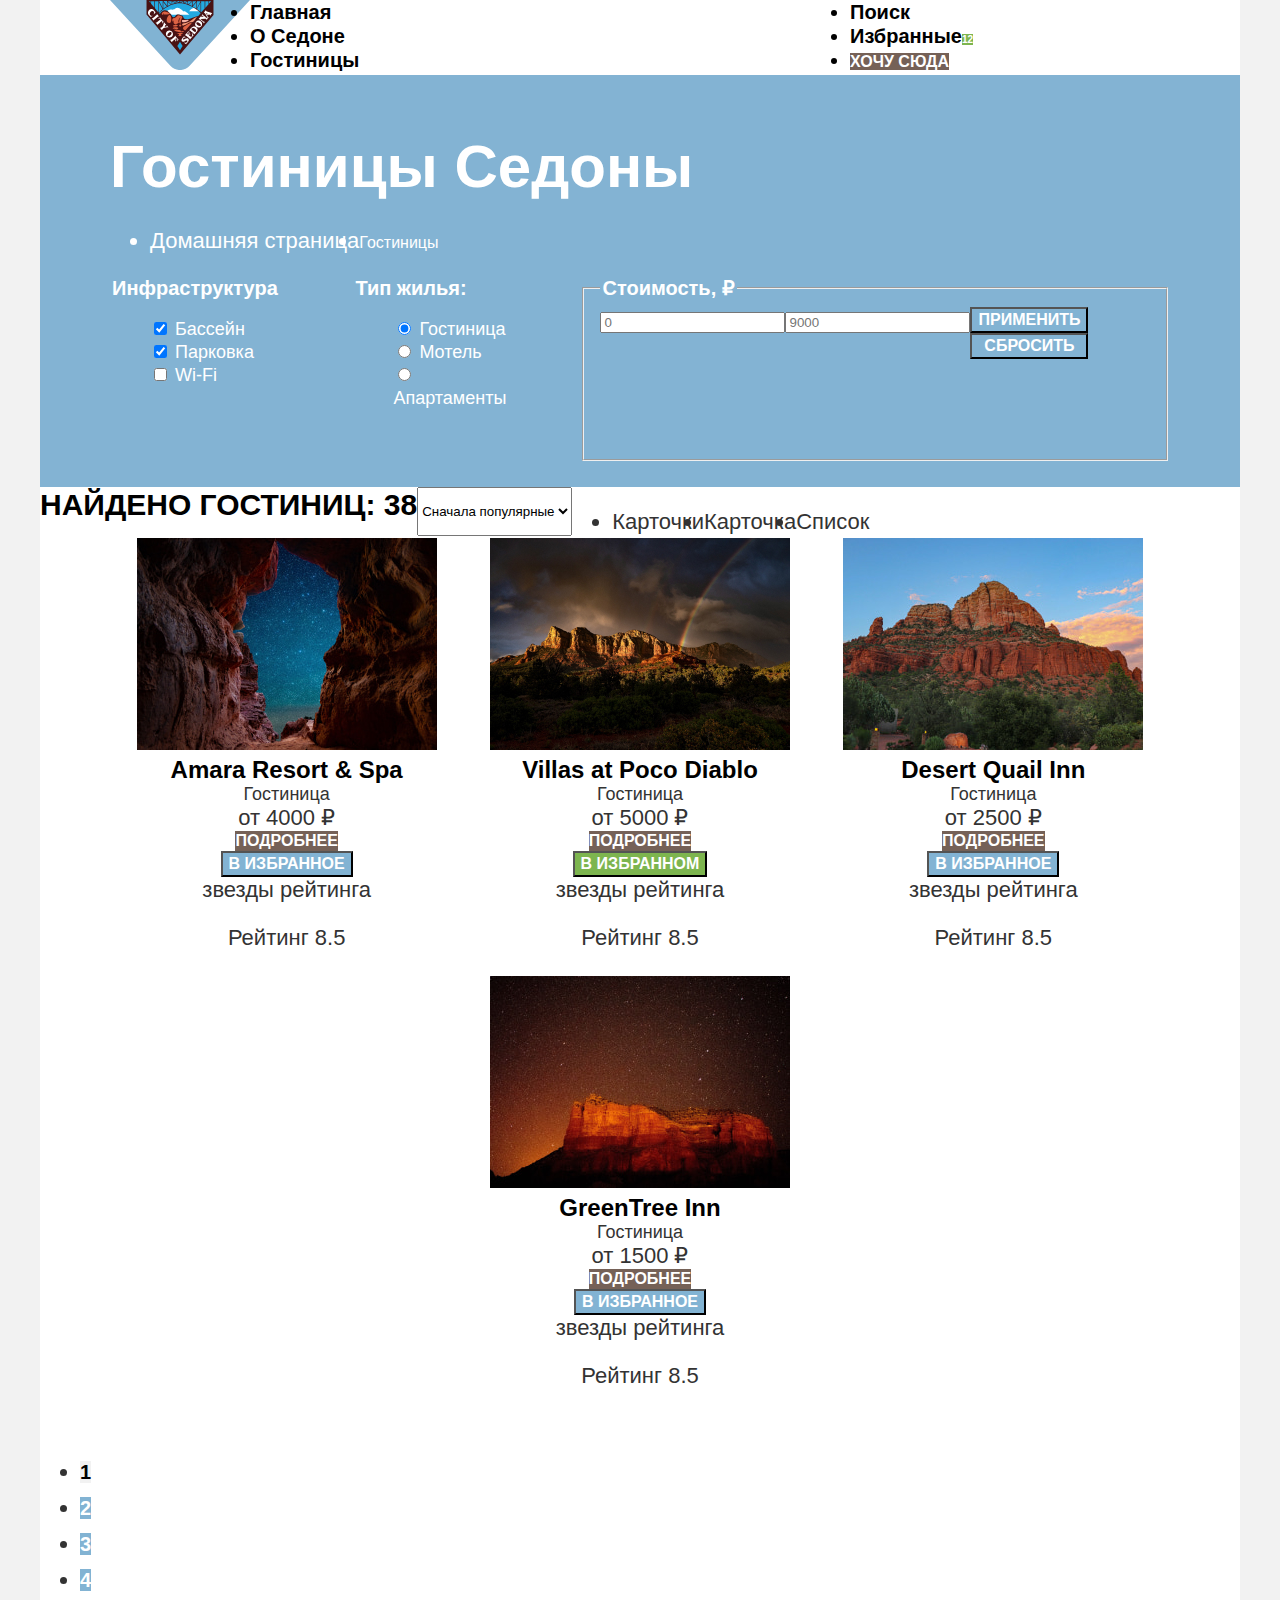
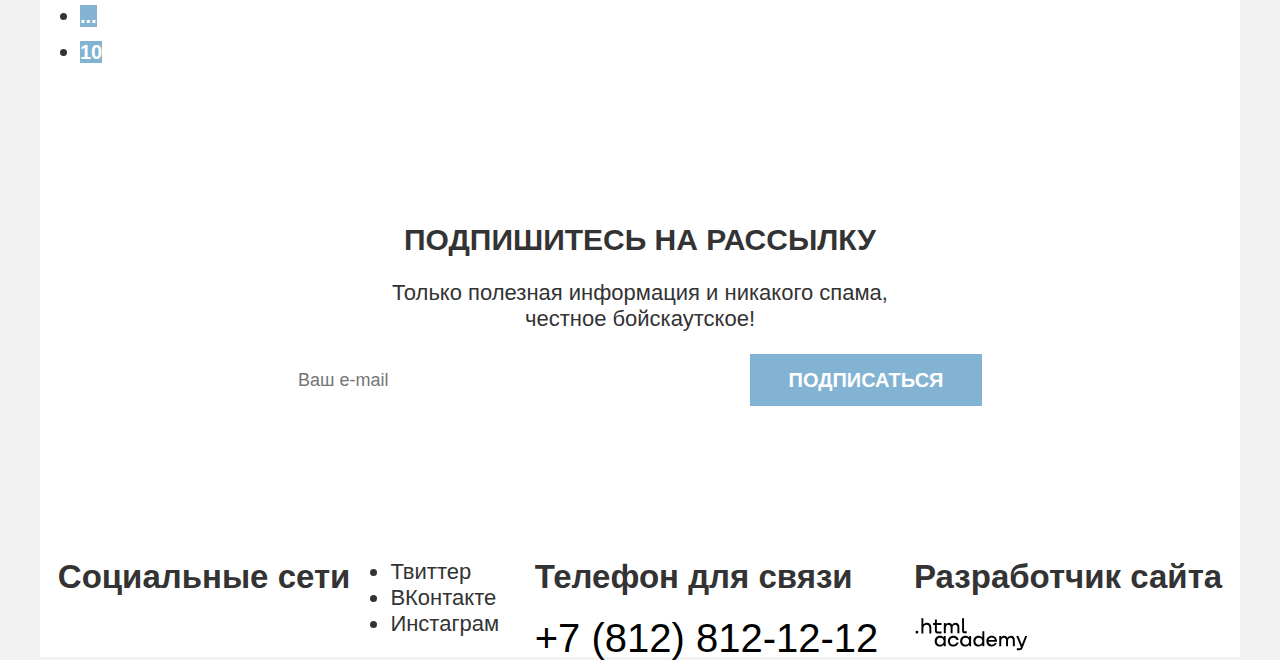
==== catalog.html @ bdfa73d2 "5. Сетки страниц на флексах" ====
<!DOCTYPE html>
<html lang="ru">

  <head>
    <meta charset="UTF-8">
    <meta name="viewport" content="width=device-width, initial-scale=1.0">
    <title>Каталог</title>
    <link rel="stylesheet" href="styles/styles.css">
  </head>

  <body class="body-inner">
    <header class="page-header" data-test="header">
      <nav class="navigation">
        <div class="logo-wrap"><a class="link-logo" aria-current="page" href="#"><img class="logo"
              src="images/logo/logo-sedona.svg" width="140" height="70" alt="Логотип города Седона"></a></div>
        <ul class="navigation-list">
          <li class="navigation-item">
            <a class="navigation-link link" href="about.html">Главная</a>
          </li>
          <li class="navigation-item">
            <a class="navigation-link link" href="catalog.html">О Седоне</a>
          </li>
          <li class="navigation-item">
            <a class="navigation-link link" href="faq.html">Гостиницы</a>
          </li>
        </ul>
        <ul class="navigation-user">
          <li class="navigation-item">
            <a class="navigation-link link" href="#"><span class="visually-hidden">Поиск</span></a>
          </li>
          <li class="navigation-item">
            <a class="navigation-link link" href="#"><span class="visually-hidden">Избранные</span><span
                class="liked">12</span></a>
          </li>
          <li class="navigation-item">
            <a class="navigation-link button navigation-button" href="#">Хочу сюда</a>
          </li>
        </ul>
      </nav>
    </header>
    <main class="main-inner main" data-test="main">
      <div class="inner-header-catalog-hotels-background">
        <div class="inner-header-catalog-hotels-wrap">
          <section class="inner-header" data-test="filter">
            <h1 class="inner-header-title">Гостиницы Седоны</h1>
            <ul class="breadcrumbs">
              <li class="breadcrumbs-item">
                <a class="breadcrumbs-link link" href="index.html"><span class="visually-hidden">Домашняя
                    страница</span></a>
              </li>
              <li class="breadcrumbs-item">
                <span class="breadcrumbs-current">Гостиницы</span>
              </li>
            </ul>
          </section>
          <section class="catalog-hotels" data-test="catalog">
            <h2 class="visually-hidden" hidden>Подбор гостиницы</h2>
            <form class="catalog-filter" action="https://echo.htmlacademy.ru/" method="get">
              <fieldset class="catalog-filter-group infrastructure">
                <legend class="catalog-filter-title">Инфраструктура</legend>
                <ul class="catalog-filter-list">
                  <li class="catalog-filter-item">
                    <label class="control">
                      <input class="control-input" type="checkbox" name="pool" checked>
                      Бассейн
                    </label>
                  </li>
                  <li class="catalog-filter-item">
                    <label class="control">
                      <input class="control-input" type="checkbox" name="parking" checked>
                      Парковка
                    </label>
                  </li>
                  <li class="catalog-filter-item">
                    <label class="control">
                      <input class="control-input" type="checkbox" name="wi-fi">
                      Wi-Fi
                    </label>
                  </li>
                </ul>
              </fieldset>
              <fieldset class="catalog-filter-group housing-type">
                <legend class="catalog-filter-title ">Тип жилья:</legend>
                <ul class="catalog-filter-list">
                  <li class="catalog-filter-item">
                    <label class="control">
                      <input class="control-input" type="radio" name="house-type" value="hotel" checked>
                      Гостиница
                    </label>
                  </li>
                  <li class="catalog-filter-item">
                    <label class="control">
                      <input class="control-input" type="radio" name="house-type" value="motel">
                      Мотель
                    </label>
                  </li>
                  <li class="catalog-filter-item">
                    <label class="control">
                      <input class="control-input" type="radio" name="house-type" value="apartments">
                      Апартаменты
                    </label>
                  </li>
                </ul>
              </fieldset>
              <fieldset class="choice-rental-price">
                <legend class="rental-price">Стоимость, ₽</legend>
                <label class="visually-hidden">
                  <input name="min-price" type="text" placeholder="0">
                </label>
                <label class="visually-hidden">
                  <input name="max-price" type="text" placeholder="9000">
                </label>
                <div class="rental-price-buttons-wrap">
                  <button class="button apply" type="submit">Применить</button>
                  <button class="button transparent" type="reset">Сбросить</button>
                </div>
              </fieldset>
            </form>
          </section>
        </div>
      </div>
      <section class="filtration-result">
        <div class="filtration-result-header">
          <h2 class="filtration-result-title title">Найдено гостиниц:
            <span class="filtration-result-hotels">38</span>
          </h2>
          <select class="select-sorting" aria-label="Сортировка">
            <option value="popular">Сначала популярные</option>
            <option value="cheap">Сначала дешёвые</option>
            <option value="expensive">Сначала дорогие</option>
          </select>
          <ul class="hotels-list-view">
            <li class="hotels-list-view-item">
              <a class="link" href="#">
                <span class="visually-hidden small-cards">Карточки</span>
              </a>
            </li>
            <li class="hotels-list-view-item">
              <a class="link" href="#">
                <span class="visually-hidden big-card">Карточка</span></a>
            </li>
            <li class="hotels-list-view-item">
              <a class="link" href="#">
                <span class="visually-hidden cards-list">Список</span>
              </a>
            </li>
          </ul>
        </div>
        <div class="hotel-list-wrap">
          <ul class="hotel-list">
            <li class="hotel-card">
              <a href="hotel.html"><img src="images/hotels/hotel-amara-resort-spa.jpg" width="300" height="212"
                  alt="гостиница Amara Resort and Spa"></a>
              <a class="hotel-card-link link" href="hotel.html">
                <h3 class="hotel-card-title subtitle">Amara Resort & Spa</h3>
              </a>
              <span class="card-text describing-text">Гостиница</span>
              <span class="product-card-price">от 4000 ₽</span>
              <a class="product-card-button button" href="#">Подробнее</a>
              <button class="select button">В избранное</button>
              <span class="rating-stars visually-hidden">звезды рейтинга</span>
              <p class="hotel-rating">Рейтинг <span class="hotel-rating-value">8.5</span></p>
            </li>
            <li class="hotel-card">
              <a href="hotel.html"><img src="images/hotels/hotel-villas-at-poco-diablo.jpg" width="300" height="212"
                  alt="гостиница Villas at Poco Diablo"></a>
              <a class="hotel-card-link link" href="hotel.html">
                <h3 class="hotel-card-title subtitle">Villas at Poco Diablo</h3>
              </a>
              <span class="card-text describing-text">Гостиница</span>
              <span class="product-card-price">от 5000 ₽</span>
              <a class="product-card-button button" href="#">Подробнее</a>
              <button class="button selected">В избранном</button>
              <span class="rating-stars visually-hidden">звезды рейтинга</span>
              <p class="hotel-rating">Рейтинг <span class="hotel-rating-value">8.5</span></p>
            </li>
            <li class="hotel-card">
              <a href="hotel.html"><img src="images/hotels/hotel-desert-quail-inn.jpg" width="300" height="212"
                  alt="гостиница Desert Quail Inn"></a>
              <a class="hotel-card-link link" href="hotel.html">
                <h3 class="hotel-card-title subtitle">Desert Quail Inn</h3>
              </a>
              <span class="card-text describing-text">Гостиница</span>
              <span class="product-card-price">от 2500 ₽</span>
              <a class="product-card-button button" href="#">Подробнее</a>
              <button class="select button">В избранное</button>
              <span class="rating-stars visually-hidden">звезды рейтинга</span>
              <p class="hotel-rating">Рейтинг <span class="hotel-rating-value">8.5</span></p>
            </li>
            <li class="hotel-card">
              <a href="hotel.html"><img src="images/hotels/hotel-greentree-inn.jpg" width="300" height="212"
                  alt="гостиница GreenTree Inn"></a>
              <a class="hotel-card-link link" href="hotel.html">
                <h3 class="hotel-card-title subtitle">GreenTree Inn</h3>
              </a>
              <span class="card-text describing-text">Гостиница</span>
              <span class="product-card-price">от 1500 ₽</span>
              <a class="product-card-button button" href="#">Подробнее</a>
              <button class="select button">В избранное</button>
              <span class="rating-stars visually-hidden">звезды рейтинга</span>
              <p class="hotel-rating">Рейтинг <span class="hotel-rating-value">8.5</span></p>
            </li>
          </ul>
        </div>
        <ul class="pagination">
          <li class="pagination-item">
            <a class="pagination-link link pagination-current">1</a>
          </li>
          <li class="pagination-item">
            <a class="pagination-link link" href="#">2</a>
          </li>
          <li class="pagination-item">
            <a class="pagination-link link" href="#">3</a>
          </li>
          <li class="pagination-item">
            <a class="pagination-link link" href="#">4</a>
          </li>
          <li class="pagination-item">
            <a class="pagination-link link" href="#">...</a>
          </li>
          <li class="pagination-item">
            <a class="pagination-link link" href="#">10</a>
          </li>
        </ul>
      </section>
      <section class="newsletter" data-test="subscribe">
        <div class="newsletter-wrap">
          <h2 class="newsletter-title title">Подпишитесь на рассылку</h2>
          <p class="basic-text">Только полезная информация и никакого спама,<br> честное бойскаутское!</p>
          <form class="newsletter-form" action="https://echo.htmlacademy.ru/">
            <!-- <label class="visually-hidden" for="newsletter-mail">Mail</label> -->
            <input class="newsletter-mail-placeholder" name="newsletter-mail" id="newsletter-mail" type="text"
              placeholder="Ваш e-mail" required>
            <button class="newsletter-button button" type="submit">Подписаться</button>
          </form>
        </div>
      </section>
    </main>
    <footer class="page-footer" data-test="footer">
      <section class="footer-social">
        <h2 class="visually-hidden">Социальные сети</h2>
        <ul class="footer-social-list">
          <li class="footer-social-item">
            <a class="link" href="#">
              <span class="visually-hidden">Твиттер</span>
            </a>
          </li>
          <li class="footer-social-item">
            <a class="link" href="#">
              <span class="visually-hidden">ВКонтакте</span>
            </a>
          </li>
          <li class="footer-social-item">
            <a class="link" href="#">
              <span class="visually-hidden">Инстаграм</span>
            </a>
          </li>
        </ul>
      </section>
      <section class="footer-contacts">
        <h2 class="visually-hidden">Телефон для связи</h2>
        <a class="footer-contacts-phone link" href="tel:+78128121212">+7 (812) 812-12-12</a>
      </section>
      <section class="about-text">
        <h2 class="visually-hidden">Разработчик сайта</h2>
        <a class="footer-link" href="https://htmlacademy.ru/"><img src="images/logo/logo-academy.svg" width="115"
            height="33" alt="сайт HTML Академии"></a>
      </section>
    </footer>
  </body>

</html>
---- styles/styles.css ----
@font-face {
  font-family: "PT Sans";
  font-style: normal;
  font-weight: 400;
  src: url("../fonts/ptsans-400.woff2") format("woff2");
  font-display: swap;
}

@font-face {
  font-family: "PT Sans";
  font-style: normal;
  font-weight: 700;
  src: url("../fonts/ptsans-700.woff2") format("woff2");
  font-display: swap;
}

html {
  height: 100%;
}

body {
  margin: 0 auto;
  font-family: "PT Sans", sans-serif;
  font-size: 22px;
  line-height: 26px;
  font-weight: 400;
  background-color: #f2f2f2;
  color: #333333;
  width: 1200px;
  display: flex;
  flex-direction: column;
  min-height: 100%;
}

.main {
  flex-grow: 1;
}

.page-header,
.main,
.page-footer {
  background-color: #ffffff;
}

.page-header {
  color: #000000;
  font-weight: 700;
  font-size: 20px;
  line-height: 24px;
}

.liked {
  color: #ffffff;
  background-color: #7db54f;
  font-size: 10px;
  line-height: 10px;
  text-align: center;
}

.navigation-button {
  color: #ffffff;
  background-color: #756157;
  font-size: 16px;
  line-height: 20px;
  text-align: center;
}

.main-background {
  background-color: #d5d590;
  background-image: url("../images/backgrounds/index-background.jpg");
  background-size: 100% auto;
  background-repeat: no-repeat;
}


.title {
  font-weight: 700;
  font-size: 30px;
  line-height: 36px;
  color: #000000;
  text-transform: uppercase;
  margin: 0;
}

.subtitle {
  font-size: 24px;
  font-weight: 700;
  line-height: 28px;
  color: #000000;
  text-transform: uppercase;
  margin: 0;
}


.dark .subtitle {
  color: #ffffff;
}

.basic-text {
  font-size: 22px;
  line-height: 26px;
}

.describing-text {
  font-size: 18px;
  line-height: 21px;
}


.dark {
  background-color: #82b3d3;
  color: #ffffff;
}

.advantages-item-odd,
.services-item-odd {
  background-color: rgba(131, 179, 211, 0.12);
}

.advantages-item-even {
  background-color: rgba(131, 179, 211, 0.2);
}

.advantages-subtitle,
.services-subtitle {
  font-weight: 700;
  font-size: 24px;
  line-height: 28px;
  text-transform: uppercase;
}

.link {
  text-decoration: none;
  color: inherit;
}

.footer-contacts-phone {
  font-size: 40px;
  font-weight: 400;
  line-height: 40px;
  color: #000000;
}

.inner-header-title {
  font-size: 60px;
  font-weight: 700;
  line-height: 78px;
  margin: 0;
}

.inner-header-catalog-hotels-background {
  background-image: url("../images/backgrounds/hotels-filter.jpg");
  background-color: #83b3d3;
  color: #ffffff;
  background-size: 100% auto;
  background-repeat: no-repeat;
  height: 412px;
  display: flex;
  justify-content: center;
  align-items: center;
}

.inner-header-catalog-hotels-wrap {
  width: 1060px;
  height: 307px;
  margin: auto;
}

.breadcrumbs {
  display: flex;
}

.breadcrumbs-current {
  font-size: 16px;
  line-height: 21px;
}

.catalog-filter-title,
.rental-price {
  font-size: 20px;
  font-weight: 700;
  line-height: 24px;
}

.catalog-filter-list {
  font-size: 18px;
  font-weight: 400;
  line-height: 23px;
  list-style: none;
}

.hotel-card-title {
  text-transform: none;
}

.pagination-link {
  font-size: 20px;
  font-weight: 700;
  line-height: 36px;
  color: #ffffff;
  background-color: #82b3d3;
}

.pagination-current {
  color: #000000;
  background-color: #f2f2f2;
}

.main-search-hotels {
  color: #ffffff;
  background-color: #756157;
  font-weight: 700;
  font-size: 20px;
  line-height: 36px;
  text-align: center;
}

.index-newsletter {
  background-image: url("../images/backgrounds/for-newsletter.jpg");
  background-size: 100% auto;
  background-repeat: no-repeat;
  color: #ffffff;
  background-color: #82b3d3;
}

.button {
  color: #ffffff;
  font-family: "PT Sans", "Arial", sans-serif;
  font-weight: 700;
  font-size: 16px;
  line-height: 20px;
  text-decoration: none;
  text-transform: uppercase;
}

.product-card-button {
  background-color: #756157;
}

.select,
.apply {
  background-color: #82b3d3;
}

.selected {
  background-color: #7db54f;
}

.transparent {
  background-color: transparent;
}


.newsletter-title {
  color: inherit;
}

.newsletter-mail-placeholder {
  font-size: 18px;
  line-height: 24px;
  color: #000000;
  background-color: #ffffff;
}

.newsletter-button {
  background-color: #82b3d3;
  font-size: 20px;
  line-height: 36px;
}

.navigation {
  display: flex;
  width: 1060px;
  margin: 0 auto;
}

.navigation-list {

  width: 440px;
  margin: 0;
  padding: 0;
}

.navigation-user {
  width: 320px;
  margin: 0;
  padding: 0;
  margin-left: auto;
}

.hero-img {
  display: block;
  margin: 0 auto;
}

.advantages,
.services {
  margin: 0;
  padding: 0;
  text-align: center;
}

.services-invite {
  height: 246px;
  display: flex;
  justify-content: center;
  align-items: center;
}

.services-text-wrap{
width: 505px;
}
.advantages-invite {
  height: 261px;
  display: flex;
  justify-content: center;
  align-items: center;
}

.advantages-text-wrap {
  height: 123px;
  width: 656px;
}

.advantages-list {
  padding: 0;
  margin: 0;
  display: flex;
  flex-wrap: wrap;
  list-style: none;
}

.advantages-item {
  display: flex;
  flex-direction: column;
  justify-content: center;
  align-items: center;
  width: 400px;
  height: 385px;
}

.advantages-item-img {
  height: 385px;
}

.advantages-item-wrap {
  width: 230px;
  height: 160px;
}

.dark .advantages-item-wrap {
  width: 230px;
  height: 181px;
}

.services-list {
  padding: 0;
  margin: 0;
  display: flex;
  flex-wrap: wrap;
  list-style: none;
}

.services-item {
  display: flex;
  flex-direction: column;
  justify-content: center;
  align-items: center;
  width: 400px;
  height: 385px;
}

.services-item-wrap {
  width: 230px;
  height: 223px;
}


.offers {
  height: 406px;
  display: flex;
  justify-content: center;
  align-items: center;
}

.offers-text {
  width: 592px;
  height: 214px;
}

.offers,
.newsletter {
  text-align: center;
}

.newsletter {
  height: 414.86px;
  display: flex;
  justify-content: center;
  align-items: center;
}

.newsletter-wrap {
  height: 214.86px;
  width: 684px;

}

.main-search-hotels {
  display: inline-block;
  width: 376px;
  height: 52px;
  text-align: center;
}

.page-footer {
  display: flex;
  justify-content: space-around;
}

.catalog-filter {
  display: flex;
  justify-content: space-between;
}

.choice-rental-price {
  display: flex;
}

.rental-price-buttons-wrap {
  display: flex;
  flex-direction: column;
}

.filtration-result-header {
  display: flex;
  height: 49px;
}
.newsletter-mail-placeholder{
  border: none;
  padding: 0;
  width: 452px;
  height: 52px;
}
.newsletter-button{
padding: 0;
width: 232px;
height: 52px;
border: none;
}
.newsletter-form {
  display: flex;
}
.page-footer{
  height: 120px;
}
.footer-social{
  display: flex;
}
.catalog-filter-group{
  box-sizing: border-box;
  margin: 0;
  padding: 0;
  border: none;
  width: 150.43px;
  height: 157px;
}
.choice-rental-price{
width: 549px;
height: 160px;
}
.hotels-list-view {
  display: flex;
}
.filtration-result{
  height: 1235px;
}
.hotel-list-wrap{
  width: 1060px;
  height: 896px;
  margin: 0 auto;

}
.hotel-list{
  margin: 0 auto;
  padding: 0;
  list-style: none;
  display: flex;
  justify-content: space-around;
  flex-wrap: wrap;
}
.hotel-card{
width: 340px;
height: 438px;
list-style: none;
display: flex;
flex-direction: column;
justify-content: center;
align-items: center;
}
.catalog-hotels{
  width: 1060px;
  height: 160px;
}
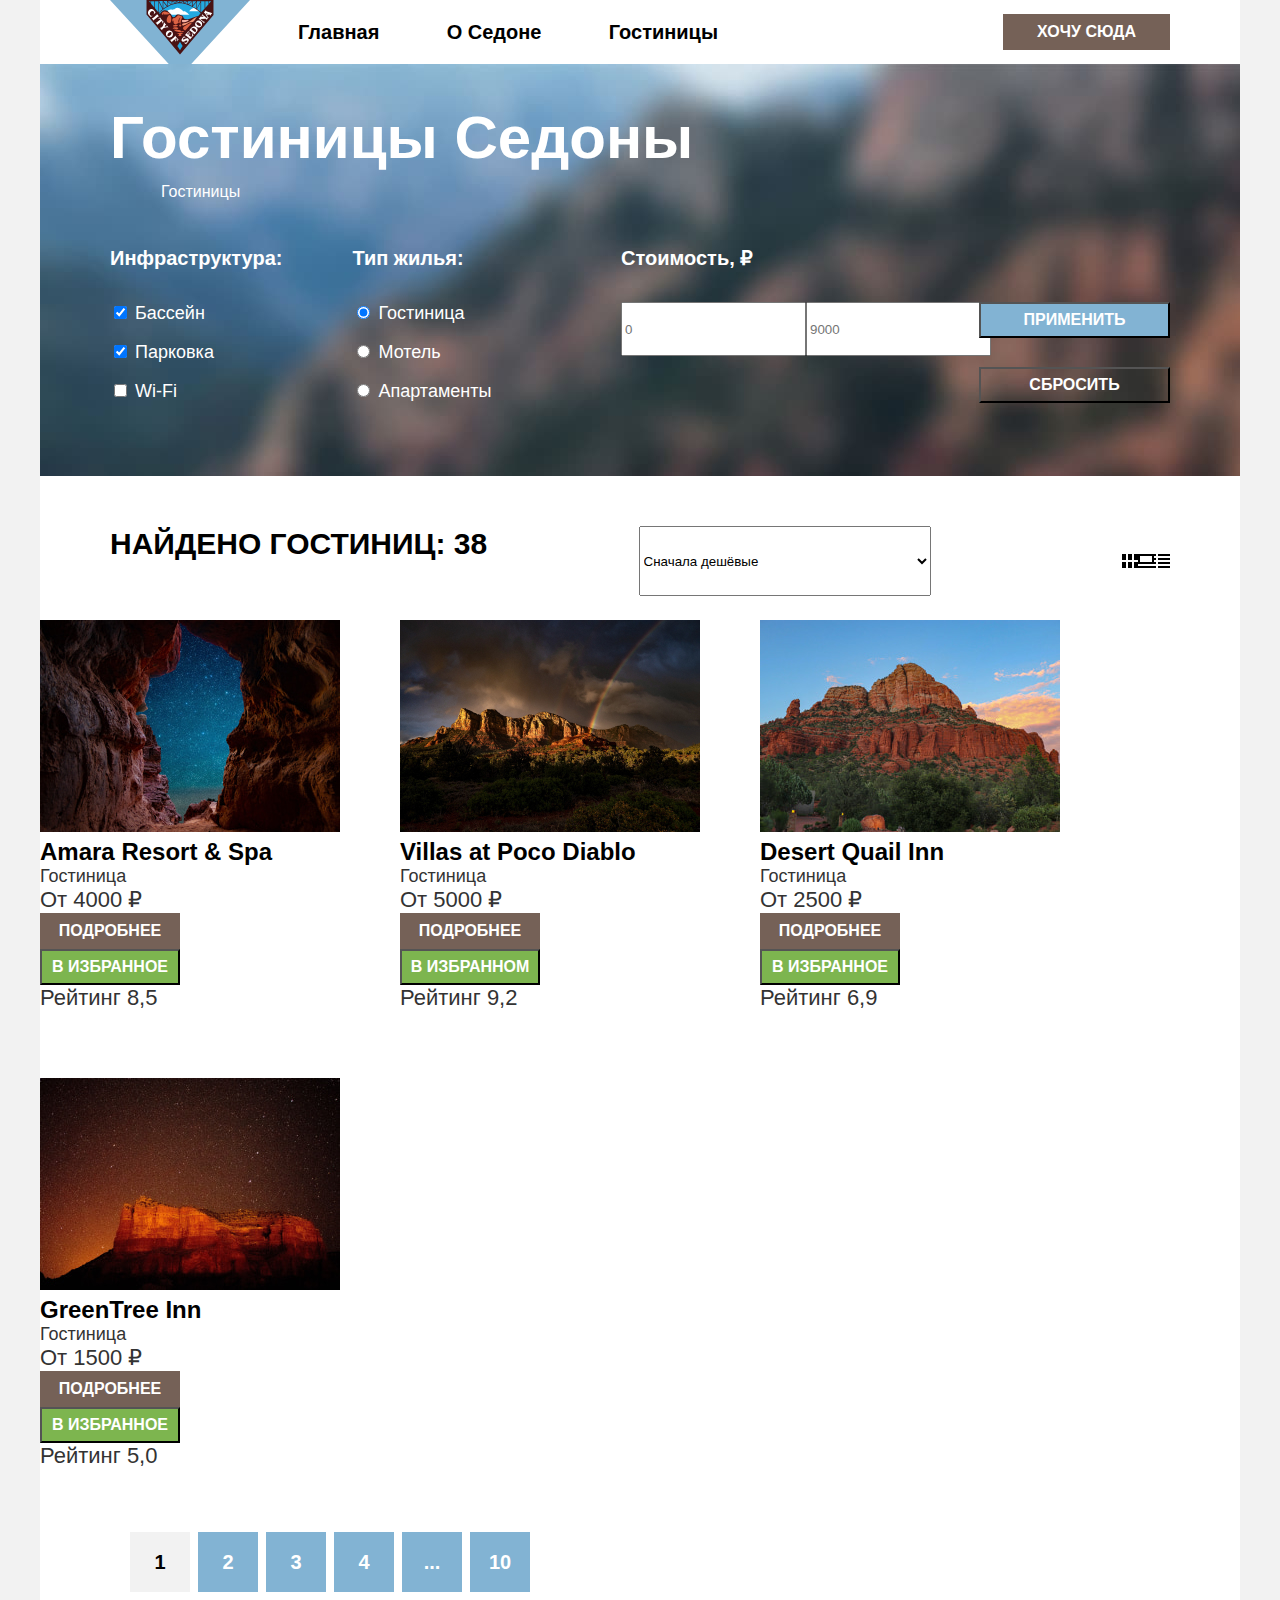
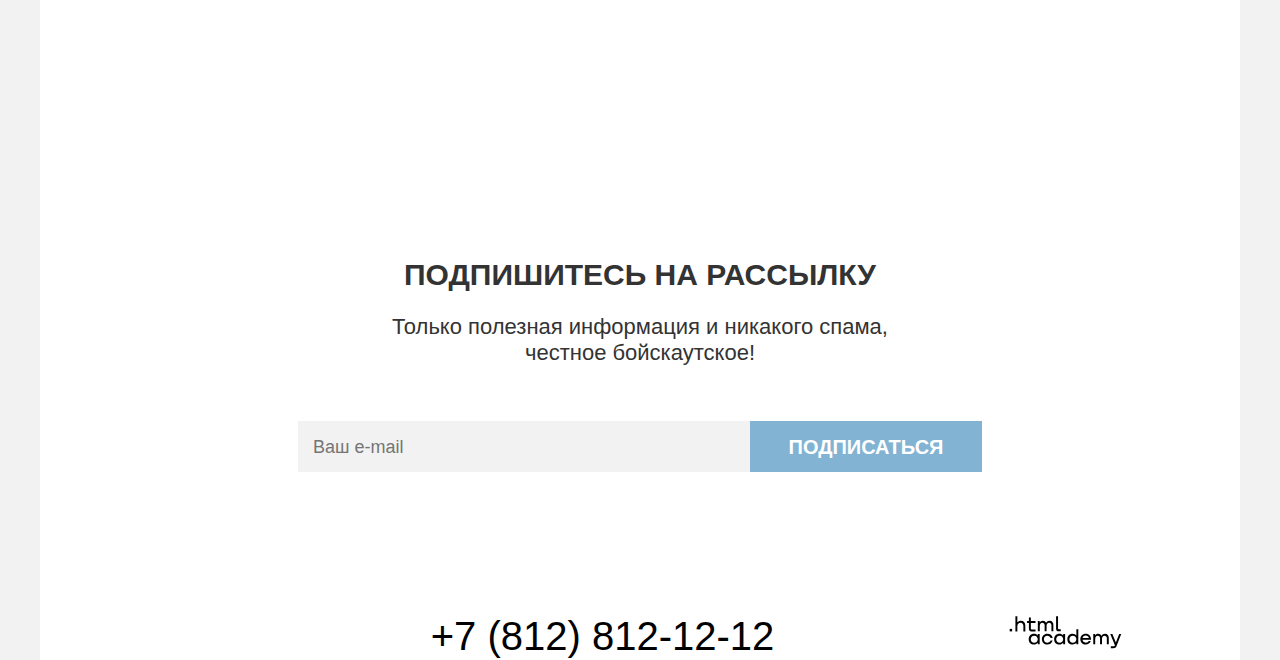
==== commit d65ff529: "Применение гридов, помещение иконок и некоторых декоративных элементов" ====
--- a/catalog.html
+++ b/catalog.html
@@ -11,17 +11,17 @@
   <body class="body-inner">
     <header class="page-header" data-test="header">
       <nav class="navigation">
-        <div class="logo-wrap"><a class="link-logo" aria-current="page" href="#"><img class="logo"
-              src="images/logo/logo-sedona.svg" width="140" height="70" alt="Логотип города Седона"></a></div>
+        <a class="link-logo" aria-current="page" href="index.html"><img class="logo" src="images/logo/logo-sedona.svg"
+            width="140" height="70" alt="Логотип города Седона"></a>
         <ul class="navigation-list">
           <li class="navigation-item">
-            <a class="navigation-link link" href="about.html">Главная</a>
-          </li>
-          <li class="navigation-item">
-            <a class="navigation-link link" href="catalog.html">О Седоне</a>
-          </li>
-          <li class="navigation-item">
-            <a class="navigation-link link" href="faq.html">Гостиницы</a>
+            <a class="navigation-link navigation-link-index link" href="index.html">Главная</a>
+          </li>
+          <li class="navigation-item">
+            <a class="navigation-link navigation-link-about link" href=#>О Седоне</a>
+          </li>
+          <li class="navigation-item">
+            <a class="navigation-link navigation-link-hotels link" href="catalog.html">Гостиницы</a>
           </li>
         </ul>
         <ul class="navigation-user">
@@ -29,8 +29,8 @@
             <a class="navigation-link link" href="#"><span class="visually-hidden">Поиск</span></a>
           </li>
           <li class="navigation-item">
-            <a class="navigation-link link" href="#"><span class="visually-hidden">Избранные</span><span
-                class="liked">12</span></a>
+            <a class="navigation-link link " href="#"><span class="visually-hidden">Избранные</span><span
+                class=" visually-hidden liked">12</span></a>
           </li>
           <li class="navigation-item">
             <a class="navigation-link button navigation-button" href="#">Хочу сюда</a>
@@ -40,84 +40,85 @@
     </header>
     <main class="main-inner main" data-test="main">
       <div class="inner-header-catalog-hotels-background">
-        <div class="inner-header-catalog-hotels-wrap">
-          <section class="inner-header" data-test="filter">
-            <h1 class="inner-header-title">Гостиницы Седоны</h1>
-            <ul class="breadcrumbs">
-              <li class="breadcrumbs-item">
-                <a class="breadcrumbs-link link" href="index.html"><span class="visually-hidden">Домашняя
-                    страница</span></a>
-              </li>
-              <li class="breadcrumbs-item">
-                <span class="breadcrumbs-current">Гостиницы</span>
-              </li>
-            </ul>
-          </section>
-          <section class="catalog-hotels" data-test="catalog">
-            <h2 class="visually-hidden" hidden>Подбор гостиницы</h2>
-            <form class="catalog-filter" action="https://echo.htmlacademy.ru/" method="get">
-              <fieldset class="catalog-filter-group infrastructure">
-                <legend class="catalog-filter-title">Инфраструктура</legend>
-                <ul class="catalog-filter-list">
-                  <li class="catalog-filter-item">
-                    <label class="control">
-                      <input class="control-input" type="checkbox" name="pool" checked>
-                      Бассейн
-                    </label>
-                  </li>
-                  <li class="catalog-filter-item">
-                    <label class="control">
-                      <input class="control-input" type="checkbox" name="parking" checked>
-                      Парковка
-                    </label>
-                  </li>
-                  <li class="catalog-filter-item">
-                    <label class="control">
-                      <input class="control-input" type="checkbox" name="wi-fi">
-                      Wi-Fi
-                    </label>
-                  </li>
-                </ul>
-              </fieldset>
-              <fieldset class="catalog-filter-group housing-type">
-                <legend class="catalog-filter-title ">Тип жилья:</legend>
-                <ul class="catalog-filter-list">
-                  <li class="catalog-filter-item">
-                    <label class="control">
-                      <input class="control-input" type="radio" name="house-type" value="hotel" checked>
-                      Гостиница
-                    </label>
-                  </li>
-                  <li class="catalog-filter-item">
-                    <label class="control">
-                      <input class="control-input" type="radio" name="house-type" value="motel">
-                      Мотель
-                    </label>
-                  </li>
-                  <li class="catalog-filter-item">
-                    <label class="control">
-                      <input class="control-input" type="radio" name="house-type" value="apartments">
-                      Апартаменты
-                    </label>
-                  </li>
-                </ul>
-              </fieldset>
-              <fieldset class="choice-rental-price">
-                <legend class="rental-price">Стоимость, ₽</legend>
-                <label class="visually-hidden">
+        <section class="inner-header" data-test="filter">
+          <h1 class="inner-header-title">Гостиницы Седоны</h1>
+          <ul class="breadcrumbs">
+            <li class="breadcrumbs-item">
+              <a class="breadcrumbs-link link" href="index.html"><span class="visually-hidden">Домашняя
+                  страница</span></a>
+            </li>
+            <li class="breadcrumbs-item">
+              <span class="breadcrumbs-current">Гостиницы</span>
+            </li>
+          </ul>
+        </section>
+        <section class="catalog-hotels" data-test="catalog">
+          <h2 class="visually-hidden">Подбор гостиницы</h2>
+          <form class="catalog-filter" action="https://echo.htmlacademy.ru/" method="get">
+            <fieldset class="catalog-filter-group infrastructure">
+              <legend class="catalog-filter-title">Инфраструктура:</legend>
+              <ul class="catalog-filter-list">
+                <li class="catalog-filter-item">
+                  <label class="control">
+                    <input class="control-input" type="checkbox" name="pool" checked>
+                    Бассейн
+                  </label>
+                </li>
+                <li class="catalog-filter-item">
+                  <label class="control">
+                    <input class="control-input" type="checkbox" name="parking" checked>
+                    Парковка
+                  </label>
+                </li>
+                <li class="catalog-filter-item">
+                  <label class="control">
+                    <input class="control-input" type="checkbox" name="wi-fi">
+                    Wi-Fi
+                  </label>
+                </li>
+              </ul>
+            </fieldset>
+            <fieldset class="catalog-filter-group housing-type">
+              <legend class="catalog-filter-title ">Тип жилья:</legend>
+              <ul class="catalog-filter-list">
+                <li class="catalog-filter-item">
+                  <label class="control">
+                    <input class="control-input" type="radio" name="house-type" value="hotel" checked>
+                    Гостиница
+                  </label>
+                </li>
+                <li class="catalog-filter-item">
+                  <label class="control">
+                    <input class="control-input" type="radio" name="house-type" value="motel">
+                    Мотель
+                  </label>
+                </li>
+                <li class="catalog-filter-item">
+                  <label class="control">
+                    <input class="control-input" type="radio" name="house-type" value="apartments">
+                    Апартаменты
+                  </label>
+                </li>
+              </ul>
+            </fieldset>
+            <fieldset class="choice-rental-price">
+              <legend class="rental-price">Стоимость, ₽</legend>
+              <div class="rental-price-wrap">
+                <label class="min-price">
                   <input name="min-price" type="text" placeholder="0">
                 </label>
-                <label class="visually-hidden">
+                <label class="max-price">
                   <input name="max-price" type="text" placeholder="9000">
                 </label>
-                <div class="rental-price-buttons-wrap">
-                  <button class="button apply" type="submit">Применить</button>
-                  <button class="button transparent" type="reset">Сбросить</button>
-                </div>
-              </fieldset>
-            </form>
-          </section>
-        </div>
+              </div>
+              <!-- <div>бегунок</div> -->
+            </fieldset>
+            <div class="rental-price-buttons-wrap">
+              <button class="button apply" type="submit">Применить</button>
+              <button class="button transparent" type="reset">Сбросить</button>
+            </div>
+          </form>
+        </section>
       </div>
       <section class="filtration-result">
         <div class="filtration-result-header">
@@ -125,83 +126,92 @@
             <span class="filtration-result-hotels">38</span>
           </h2>
           <select class="select-sorting" aria-label="Сортировка">
-            <option value="popular">Сначала популярные</option>
-            <option value="cheap">Сначала дешёвые</option>
-            <option value="expensive">Сначала дорогие</option>
+            <option value="popular"> Сначала популярные</option>
+            <option value="cheap" selected> Сначала дешёвые</option>
+            <option value="expensive"> Сначала дорогие</option>
           </select>
-          <ul class="hotels-list-view">
+          <ul class="hotels-list-view ">
             <li class="hotels-list-view-item">
-              <a class="link" href="#">
+              <a class="link card-grid-toggle active" href="#">
+                <svg width="16" height="14" viewBox="0 0 16 14" fill="none" xmlns="http://www.w3.org/2000/svg"><g clip-path="url(#a)" fill="#000">
+                  <path d="M4 0H0v6h4V0ZM16 0h-4v6h4V0ZM10 0H6v6h4V0ZM4 8H0v6h4V8ZM16 8h-4v6h4V8ZM10 8H6v6h4V8Z"/></g>
+                  <defs><clipPath id="a"><path fill="#fff" d="M0 0h16v14H0z"/></clipPath></defs></svg>
                 <span class="visually-hidden small-cards">Карточки</span>
               </a>
             </li>
             <li class="hotels-list-view-item">
-              <a class="link" href="#">
-                <span class="visually-hidden big-card">Карточка</span></a>
+              <a class="link card-grid-toggle" href="#">
+                <svg width="16" height="14" fill="none" xmlns="http://www.w3.org/2000/svg"><g clip-path="url(#a)" fill="#000">
+                  <path d="M16 12H0v2h16v-2ZM14 2v6H2V2h12Zm2-2H0v10h16V0Z"/></g><defs><clipPath id="a"><path fill="#fff" d="M0 0h16v14H0z"/>
+                  </clipPath></defs></svg>
+                <span class="visually-hidden big-card">Карточка</span>
+              </a>
             </li>
             <li class="hotels-list-view-item">
-              <a class="link" href="#">
+              <a class="link card-grid-toggle" href="#">
+                <svg width="16" height="14" viewBox="0 0 16 14" fill="none" xmlns="http://www.w3.org/2000/svg"><g clip-path="url(#a)" fill="#000">
+                  <path d="M2 0H0v2h2V0ZM16 0H4v2h12V0ZM2 4H0v2h2V4ZM16 4H4v2h12V4ZM2 8H0v2h2V8ZM16 8H4v2h12V8ZM2 12H0v2h2v-2ZM16 12H4v2h12v-2Z"/></g>
+                  <defs><clipPath id="a"><path fill="#fff" d="M0 0h16v14H0z"/></clipPath></defs></svg>
                 <span class="visually-hidden cards-list">Список</span>
               </a>
             </li>
           </ul>
         </div>
-        <div class="hotel-list-wrap">
-          <ul class="hotel-list">
-            <li class="hotel-card">
-              <a href="hotel.html"><img src="images/hotels/hotel-amara-resort-spa.jpg" width="300" height="212"
-                  alt="гостиница Amara Resort and Spa"></a>
-              <a class="hotel-card-link link" href="hotel.html">
-                <h3 class="hotel-card-title subtitle">Amara Resort & Spa</h3>
-              </a>
-              <span class="card-text describing-text">Гостиница</span>
-              <span class="product-card-price">от 4000 ₽</span>
-              <a class="product-card-button button" href="#">Подробнее</a>
-              <button class="select button">В избранное</button>
-              <span class="rating-stars visually-hidden">звезды рейтинга</span>
-              <p class="hotel-rating">Рейтинг <span class="hotel-rating-value">8.5</span></p>
-            </li>
-            <li class="hotel-card">
-              <a href="hotel.html"><img src="images/hotels/hotel-villas-at-poco-diablo.jpg" width="300" height="212"
-                  alt="гостиница Villas at Poco Diablo"></a>
-              <a class="hotel-card-link link" href="hotel.html">
-                <h3 class="hotel-card-title subtitle">Villas at Poco Diablo</h3>
-              </a>
-              <span class="card-text describing-text">Гостиница</span>
-              <span class="product-card-price">от 5000 ₽</span>
-              <a class="product-card-button button" href="#">Подробнее</a>
-              <button class="button selected">В избранном</button>
-              <span class="rating-stars visually-hidden">звезды рейтинга</span>
-              <p class="hotel-rating">Рейтинг <span class="hotel-rating-value">8.5</span></p>
-            </li>
-            <li class="hotel-card">
-              <a href="hotel.html"><img src="images/hotels/hotel-desert-quail-inn.jpg" width="300" height="212"
-                  alt="гостиница Desert Quail Inn"></a>
-              <a class="hotel-card-link link" href="hotel.html">
-                <h3 class="hotel-card-title subtitle">Desert Quail Inn</h3>
-              </a>
-              <span class="card-text describing-text">Гостиница</span>
-              <span class="product-card-price">от 2500 ₽</span>
-              <a class="product-card-button button" href="#">Подробнее</a>
-              <button class="select button">В избранное</button>
-              <span class="rating-stars visually-hidden">звезды рейтинга</span>
-              <p class="hotel-rating">Рейтинг <span class="hotel-rating-value">8.5</span></p>
-            </li>
-            <li class="hotel-card">
-              <a href="hotel.html"><img src="images/hotels/hotel-greentree-inn.jpg" width="300" height="212"
-                  alt="гостиница GreenTree Inn"></a>
-              <a class="hotel-card-link link" href="hotel.html">
-                <h3 class="hotel-card-title subtitle">GreenTree Inn</h3>
-              </a>
-              <span class="card-text describing-text">Гостиница</span>
-              <span class="product-card-price">от 1500 ₽</span>
-              <a class="product-card-button button" href="#">Подробнее</a>
-              <button class="select button">В избранное</button>
-              <span class="rating-stars visually-hidden">звезды рейтинга</span>
-              <p class="hotel-rating">Рейтинг <span class="hotel-rating-value">8.5</span></p>
-            </li>
-          </ul>
-        </div>
+        <ul class="hotel-list" data-test="catalog">
+          <li class="hotel-card">
+            <a class="card" href="hotel.html"><img src="images/hotels/hotel-amara-resort-spa.jpg" width="300"
+                height="212" alt="гостиница Amara Resort and Spa"></a>
+            <a class="hotel-card-link link" href="hotel.html">
+              <h3 class="hotel-card-title subtitle">Amara Resort & Spa</h3>
+            </a>
+            <span class="card-text describing-text">Гостиница</span>
+            <span class="hotel-card-price">От 4000 ₽</span>
+            <a class="hotel-card-about-button button" href="#">Подробнее</a>
+            <button class="hotel-card-select-button button">В избранное</button>
+            <span class="rating-stars "> </span>
+            <span class="hotel-rating">Рейтинг 8,5</span>
+          </li>
+          <li class="hotel-card">
+            <a class="card" href="hotel.html"><img src="images/hotels/hotel-villas-at-poco-diablo.jpg" width="300"
+                height="212" alt="гостиница Villas at Poco Diablo"></a>
+            <a class="hotel-card-link link" href="hotel.html">
+              <h3 class="hotel-card-title subtitle">Villas at Poco Diablo</h3>
+            </a>
+            <span class="card-text describing-text">Гостиница</span>
+            <span class="hotel-card-price">От 5000 ₽</span>
+            <a class="hotel-card-about-button button" href="#">Подробнее</a>
+            <button class="button hotel-card-select-button">В избранном</button>
+            <span class="rating-stars "></span>
+            <span class="hotel-rating">Рейтинг 9,2</span>
+          </li>
+          <li class="hotel-card">
+            <a class="card" href="hotel.html"><img src="images/hotels/hotel-desert-quail-inn.jpg" width="300"
+                height="212" alt="гостиница Desert Quail Inn"></a>
+            <a class="hotel-card-link link" href="hotel.html">
+              <h3 class="hotel-card-title subtitle">Desert Quail Inn</h3>
+            </a>
+            <span class="card-text describing-text">Гостиница</span>
+            <span class="hotel-card-price">От 2500 ₽</span>
+            <a class="hotel-card-about-button button" href="#">Подробнее</a>
+            <button class="hotel-card-select-button button">В избранное</button>
+            <span class="rating-stars "></span>
+            <span class="hotel-rating">Рейтинг 6,9</span>
+          </li>
+          <li class="hotel-card">
+            <a class="card" href="hotel.html"><img src="images/hotels/hotel-greentree-inn.jpg" width="300" height="212"
+                alt="гостиница GreenTree Inn"></a>
+            <a class="hotel-card-link link" href="hotel.html">
+              <h3 class="hotel-card-title subtitle">GreenTree Inn</h3>
+            </a>
+            <span class="card-text describing-text">Гостиница</span>
+            <span class="hotel-card-price">От 1500 ₽</span>
+            <a class="hotel-card-about-button button" href="#">Подробнее</a>
+            <button class="hotel-card-select-button button">В избранное</button>
+            <span class="rating-stars"></span>
+            <span class="hotel-rating">Рейтинг 5,0</span>
+          </li>
+        </ul>
+        <div class="line-under-pagination"></div>
         <ul class="pagination">
           <li class="pagination-item">
             <a class="pagination-link link pagination-current">1</a>
@@ -216,24 +226,22 @@
             <a class="pagination-link link" href="#">4</a>
           </li>
           <li class="pagination-item">
-            <a class="pagination-link link" href="#">...</a>
-          </li>
-          <li class="pagination-item">
-            <a class="pagination-link link" href="#">10</a>
-          </li>
-        </ul>
-      </section>
-      <section class="newsletter" data-test="subscribe">
-        <div class="newsletter-wrap">
-          <h2 class="newsletter-title title">Подпишитесь на рассылку</h2>
-          <p class="basic-text">Только полезная информация и никакого спама,<br> честное бойскаутское!</p>
-          <form class="newsletter-form" action="https://echo.htmlacademy.ru/">
-            <!-- <label class="visually-hidden" for="newsletter-mail">Mail</label> -->
-            <input class="newsletter-mail-placeholder" name="newsletter-mail" id="newsletter-mail" type="text"
-              placeholder="Ваш e-mail" required>
-            <button class="newsletter-button button" type="submit">Подписаться</button>
-          </form>
-        </div>
+            <a class="pagination-link link dots" href="#">...</a>
+          </li>
+          <li class="pagination-item">
+            <a class="pagination-link link " href="#">10</a>
+          </li>
+        </ul>
+      </section>
+      <section class="newsletter catalog-newsletter" data-test="subscribe">
+        <h2 class="newsletter-title title">Подпишитесь на рассылку</h2>
+        <p class="basic-text">Только полезная информация и никакого спама,<br> честное бойскаутское!</p>
+        <form class="newsletter-form" action="https://echo.htmlacademy.ru/">
+          <label class="visually-hidden" for="newsletter-mail">Mail</label>
+          <input class="newsletter-mail-placeholder catalog-newsletter-placeholder" name="newsletter-mail"
+            id="newsletter-mail" type="text" placeholder="   Ваш e-mail" required>
+          <button class="newsletter-button button" type="submit">Подписаться</button>
+        </form>
       </section>
     </main>
     <footer class="page-footer" data-test="footer">
@@ -241,18 +249,18 @@
         <h2 class="visually-hidden">Социальные сети</h2>
         <ul class="footer-social-list">
           <li class="footer-social-item">
-            <a class="link" href="#">
-              <span class="visually-hidden">Твиттер</span>
+            <a class="footer-social-link footer-social-vk link" href="#">
+              <span class="visually-hidden">Вконтакте</span>
             </a>
           </li>
           <li class="footer-social-item">
-            <a class="link" href="#">
-              <span class="visually-hidden">ВКонтакте</span>
+            <a class="footer-social-link footer-social-telegram link" href="#">
+              <span class="visually-hidden">Телеграм</span>
             </a>
           </li>
           <li class="footer-social-item">
-            <a class="link" href="#">
-              <span class="visually-hidden">Инстаграм</span>
+            <a class="footer-social-link footer-social-youtube link" href="#">
+              <span class="visually-hidden">Ютуб</span>
             </a>
           </li>
         </ul>
--- a/styles/styles.css
+++ b/styles/styles.css
@@ -57,21 +57,16 @@
   text-align: center;
 }
 
-.navigation-button {
-  color: #ffffff;
-  background-color: #756157;
-  font-size: 16px;
-  line-height: 20px;
-  text-align: center;
-}
 
 .main-background {
   background-color: #d5d590;
   background-image: url("../images/backgrounds/index-background.jpg");
   background-size: 100% auto;
   background-repeat: no-repeat;
-}
-
+  padding-top: 51px;
+  padding-bottom: 82px;
+  margin-bottom: 69px;
+}
 
 .title {
   font-weight: 700;
@@ -91,7 +86,6 @@
   margin: 0;
 }
 
-
 .dark .subtitle {
   color: #ffffff;
 }
@@ -99,6 +93,7 @@
 .basic-text {
   font-size: 22px;
   line-height: 26px;
+  margin: 0;
 }
 
 .describing-text {
@@ -106,18 +101,16 @@
   line-height: 21px;
 }
 
-
 .dark {
   background-color: #82b3d3;
   color: #ffffff;
 }
 
-.advantages-item-odd,
-.services-item-odd {
+.light {
   background-color: rgba(131, 179, 211, 0.12);
 }
 
-.advantages-item-even {
+.lightest {
   background-color: rgba(131, 179, 211, 0.2);
 }
 
@@ -146,28 +139,33 @@
   font-weight: 700;
   line-height: 78px;
   margin: 0;
+  padding: 0;
 }
 
 .inner-header-catalog-hotels-background {
   background-image: url("../images/backgrounds/hotels-filter.jpg");
   background-color: #83b3d3;
   color: #ffffff;
-  background-size: 100% auto;
+  box-sizing: border-box;
+  background-size: cover;
   background-repeat: no-repeat;
-  height: 412px;
-  display: flex;
-  justify-content: center;
-  align-items: center;
-}
-
-.inner-header-catalog-hotels-wrap {
-  width: 1060px;
-  height: 307px;
-  margin: auto;
+  min-height: 412px;
+  display: flex;
+  flex-direction: column;
+  justify-content: space-around;
+  align-items: start;
+  margin-bottom: 50px;
+  padding: 35px 70px 70px 70px;
 }
 
 .breadcrumbs {
   display: flex;
+  list-style: none;
+  margin: 0;
+}
+
+.breadcrumbs-item {
+  margin-right: 11px;
 }
 
 .breadcrumbs-current {
@@ -180,6 +178,8 @@
   font-size: 20px;
   font-weight: 700;
   line-height: 24px;
+  margin-bottom: 32px;
+  padding: 0;
 }
 
 .catalog-filter-list {
@@ -187,6 +187,13 @@
   font-weight: 400;
   line-height: 23px;
   list-style: none;
+  margin: 0;
+  padding: 0;
+  min-height: 101px;
+  display: flex;
+  flex-direction: column;
+  justify-content: flex-end;
+  gap: 16px;
 }
 
 .hotel-card-title {
@@ -199,6 +206,13 @@
   line-height: 36px;
   color: #ffffff;
   background-color: #82b3d3;
+  box-sizing: border-box;
+  min-width: 60px;
+  min-height: 60px;
+  padding: 12px 18px;
+  display: flex;
+  justify-content: center;
+  align-items: center;
 }
 
 .pagination-current {
@@ -215,25 +229,21 @@
   text-align: center;
 }
 
-.index-newsletter {
-  background-image: url("../images/backgrounds/for-newsletter.jpg");
-  background-size: 100% auto;
-  background-repeat: no-repeat;
-  color: #ffffff;
-  background-color: #82b3d3;
-}
+
 
 .button {
   color: #ffffff;
-  font-family: "PT Sans", "Arial", sans-serif;
+  font-family: "PT Sans", sans-serif;
   font-weight: 700;
   font-size: 16px;
   line-height: 20px;
+  text-align: center;
   text-decoration: none;
   text-transform: uppercase;
-}
-
-.product-card-button {
+
+}
+
+.hotel-card-about-button {
   background-color: #756157;
 }
 
@@ -242,7 +252,7 @@
   background-color: #82b3d3;
 }
 
-.selected {
+.hotel-card-select-button {
   background-color: #7db54f;
 }
 
@@ -250,9 +260,9 @@
   background-color: transparent;
 }
 
-
 .newsletter-title {
   color: inherit;
+  margin-bottom: 20px;
 }
 
 .newsletter-mail-placeholder {
@@ -260,6 +270,9 @@
   line-height: 24px;
   color: #000000;
   background-color: #ffffff;
+  border: none;
+  padding: 0;
+  width: 452px;
 }
 
 .newsletter-button {
@@ -268,24 +281,61 @@
   line-height: 36px;
 }
 
+.visually-hidden {
+  position: absolute;
+  width: 1px;
+  height: 1px;
+  margin: -1px;
+  padding: 0;
+  border: 0;
+  clip: rect(0 0 0 0);
+  overflow: hidden;
+}
+
 .navigation {
-  display: flex;
+  display: grid;
+  grid-template-columns: 138px 460px 1fr;
+  gap: 30px;
+  box-sizing: border-box;
+  min-height: 64px;
   width: 1060px;
   margin: 0 auto;
+  align-items: center;
 }
 
 .navigation-list {
-
-  width: 440px;
+  display: flex;
+  flex-wrap: wrap;
+  justify-content: space-between;
+  list-style: none;
   margin: 0;
   padding: 0;
 }
 
 .navigation-user {
-  width: 320px;
-  margin: 0;
-  padding: 0;
-  margin-left: auto;
+  display: flex;
+  flex-wrap: wrap;
+  justify-content: flex-end;
+  align-items: center;
+  list-style: none;
+  margin: 0;
+  padding: 0;
+}
+
+.logo {
+  display: block;
+  margin-bottom: -6px;
+  z-index: 10;
+}
+
+.navigation-link {
+  display: block;
+  padding: 20px;
+}
+
+.navigation-button {
+  background-color: #756157;
+  padding: 8px 34px;
 }
 
 .hero-img {
@@ -300,205 +350,379 @@
   text-align: center;
 }
 
+.advantages {
+  margin-bottom: 64px;
+}
+
+.services {
+  margin-bottom: 96px;
+}
+
+.advantages-invite {
+  display: flex;
+  flex-direction: column;
+  justify-content: space-between;
+  align-items: center;
+  box-sizing: border-box;
+  margin: 0;
+  padding: 0;
+  padding-left: 270px;
+  padding-right: 270px;
+}
+
+.advantages-title {
+  padding-bottom: 25px;
+}
+
+.advantages-invite:first-child {
+  margin-bottom: 91px;
+}
+
+.advantages-list {
+  padding: 0;
+  margin: 0;
+  min-height: 1155px;
+  display: flex;
+  flex-wrap: wrap;
+  list-style: none;
+}
+
+.advantages-item {
+  box-sizing: border-box;
+  width: 400px;
+  min-height: 385px;
+  padding: 0 85px 102px;
+}
+
+advantages-subtitle {
+  margin: 0;
+}
+
+.advantages-item-img {
+  display: block;
+  width: 800px;
+  height: inherit;
+}
+
+li.advantages-item-dark-wrap {
+  display: flex;
+}
+
+div.dark,
+li.dark {
+  box-sizing: border-box;
+  padding-top: 102px;
+  min-height: 385px;
+}
+
+.advantages-item-dark-img {
+  width: 800px;
+  background-color: #d5d590;
+  background-size: cover;
+  background-repeat: no-repeat;
+  background-position: center center;
+}
+
+div.advantages-item-dark-img.mountains {
+  background-image: url("../images/hotel-in-the-mountains.jpg");
+}
+
+div.advantages-item-dark-img.devilish-bridge {
+  background-image: url("../images/devilish-bridge.jpg");
+}
+
+
+.lightest,
+.light {
+  box-sizing: border-box;
+  padding-top: 112px;
+  min-height: 385px;
+}
+
 .services-invite {
-  height: 246px;
-  display: flex;
+
+  display: flex;
+  flex-direction: column;
   justify-content: center;
   align-items: center;
-}
-
-.services-text-wrap{
-width: 505px;
-}
-.advantages-invite {
-  height: 261px;
-  display: flex;
+  margin-bottom: 42px;
+  padding-left: 340px;
+  padding-right: 340px;
+}
+
+.services-list {
+  padding: 0;
+  margin: 0;
+  display: flex;
+  flex-wrap: wrap;
+  list-style: none;
+}
+
+.services-item {
+  display: flex;
+  flex-direction: column;
   justify-content: center;
   align-items: center;
-}
-
-.advantages-text-wrap {
-  height: 123px;
-  width: 656px;
-}
-
-.advantages-list {
-  padding: 0;
-  margin: 0;
-  display: flex;
+  width: 400px;
+  min-height: 385px;
+  padding: 81px 85px;
+}
+
+.offers {
+  min-height: 214px;
+  margin-bottom: 96px;
+
+}
+
+.offers-title {
+  margin-bottom: 20px;
+}
+
+.offers-text {
+  display: flex;
+  flex-direction: column;
+  align-items: center;
+  text-align: center;
+  padding: 0 304px;
+}
+
+.main-search-hotels {
+  margin-bottom: 0;
+  padding: 0 50px;
+  margin-top: 54px;
+  height: 52px;
+  display: flex;
+  align-items: center;
+  font-size: 20px;
+  font-weight: 700;
+  line-height: 36px;
+}
+
+.newsletter {
+  box-sizing: border-box;
+  min-height: 415px;
+  display: flex;
+  flex-direction: column;
+  justify-content: space-between;
+  align-items: center;
+  text-align: center;
+  padding: 96px 258px 104px;
+  margin-bottom: 40px;
+}
+
+.index-newsletter {
+  background-image: url("../images/backgrounds/for-newsletter.jpg");
+  background-size: cover;
+  background-repeat: no-repeat;
+  background-position: center center;
+  color: #ffffff;
+  background-color: #82b3d3;
+}
+
+
+.newsletter-form {
+  height: 51px;
+  display: flex;
+  margin-top: 54px;
+}
+
+
+
+.newsletter-button {
+  padding: 0;
+  width: 232px;
+  border: none;
+}
+
+.page-footer {
+  width: 1200px;
+  margin: 0 auto;
+  display: flex;
+  justify-content: space-around;
+}
+
+.footer-social-list {
+  display: flex;
+  justify-content: start;
+  list-style: none;
+}
+
+.catalog-hotels {
+  width: 1060px;
+  min-height: 160px;
+  margin: 0 auto;
+}
+
+.catalog-filter {
+  display: flex;
+  justify-content: space-between;
+}
+
+.inner-header {
+  width: 1060px;
+  min-height: 107px;
+  margin: 0 auto 40px;
+}
+
+.filtration-result-header {
+  width: 1060px;
+  min-height: 49px;
+  display: flex;
+  justify-content: space-between;
+  margin: 0 auto;
+}
+
+.hotels-list-view {
+  display: flex;
+  list-style: none;
+}
+
+.filtration-result-title {
+  margin: 0;
+  padding: 0;
+}
+
+.select-sorting {
+  width: 292px;
+}
+
+.filtration-result {
+  min-height: 1235px;
+}
+
+.hotel-list-wrap {
+  min-height: 896px;
+  width: 1060px;
+  margin: 0 auto;
+  margin-bottom: 80px;
+  ;
+}
+
+.hotel-card {
+  min-height: 438px;
+  width: 340px;
+  box-sizing: border-box;
+  list-style: none;
+  display: flex;
+  flex-direction: column;
+  justify-content: center;
+  align-items: start;
+}
+
+.hotel-list {
+  width: inherit;
+  margin: 0 auto;
+  padding: 0;
+  margin-bottom: 40px;
+  list-style: none;
+  display: flex;
+  justify-content: flex-start;
   flex-wrap: wrap;
-  list-style: none;
-}
-
-.advantages-item {
-  display: flex;
-  flex-direction: column;
+  gap: 20px;
+}
+
+.hotel-card:nth-child(3n) {
+  margin-right: 0;
+}
+
+.card-text-wrap {
+  display: flex;
+  justify-content: space-between;
+}
+
+.hotel-card-button-wrap {
+  display: flex;
+  justify-content: space-between;
+}
+
+.rating-wrap {
+  display: flex;
+  justify-content: space-between;
+}
+
+.pagination {
+  width: 1060px;
+  min-height: 60px;
+  display: flex;
+  justify-content: start;
+  list-style: none;
+  margin: 0 auto;
+  margin-bottom: 60px;
+
+}
+
+.pagination-item {
+  margin-right: 8px;
+}
+
+.pagination-current {
+  background-color: #f2f2f2;
+}
+
+li.pagination:last-child {
+  margin-right: 0;
+}
+
+.catalog-newsletter-placeholder {
+  background-color: #F2F2F2;
+}
+
+.catalog-filter-group {
+  box-sizing: border-box;
+  margin: 0;
+  padding: 0;
+  margin-right: 70px;
+  border: none;
+  min-width: 150px;
+  min-height: 157px;
+}
+
+.choice-rental-price {
+  display: flex;
+  flex-direction: column;
+  border: none;
+  padding: 0;
+  margin: 0;
+  margin-right: 70px;
+  margin-left: auto;
+}
+
+.rental-price-wrap {
+  display: flex;
+  margin-bottom: 36px;
+  width: 288px;
+}
+
+.min-price > input,
+.max-price > input {
+  height: 48px;
+}
+
+.rental-price-buttons-wrap {
+  padding-top: 56px;
+  width: 191px;
+  display: flex;
+  flex-direction: column;
+  justify-content: space-between;
+}
+
+.button.apply,
+.button.transparent {
+  height: 36px;
+  padding: 0;
+}
+
+.hotel-card-select-button,
+.hotel-card-about-button {
+  width: 140px;
+  height: 36px;
+  text-align: center;
+
+}
+
+a.button {
+  display: flex;
   justify-content: center;
   align-items: center;
-  width: 400px;
-  height: 385px;
-}
-
-.advantages-item-img {
-  height: 385px;
-}
-
-.advantages-item-wrap {
-  width: 230px;
-  height: 160px;
-}
-
-.dark .advantages-item-wrap {
-  width: 230px;
-  height: 181px;
-}
-
-.services-list {
-  padding: 0;
-  margin: 0;
-  display: flex;
-  flex-wrap: wrap;
-  list-style: none;
-}
-
-.services-item {
-  display: flex;
-  flex-direction: column;
-  justify-content: center;
-  align-items: center;
-  width: 400px;
-  height: 385px;
-}
-
-.services-item-wrap {
-  width: 230px;
-  height: 223px;
-}
-
-
-.offers {
-  height: 406px;
-  display: flex;
-  justify-content: center;
-  align-items: center;
-}
-
-.offers-text {
-  width: 592px;
-  height: 214px;
-}
-
-.offers,
-.newsletter {
-  text-align: center;
-}
-
-.newsletter {
-  height: 414.86px;
-  display: flex;
-  justify-content: center;
-  align-items: center;
-}
-
-.newsletter-wrap {
-  height: 214.86px;
-  width: 684px;
-
-}
-
-.main-search-hotels {
-  display: inline-block;
-  width: 376px;
-  height: 52px;
-  text-align: center;
-}
-
-.page-footer {
-  display: flex;
-  justify-content: space-around;
-}
-
-.catalog-filter {
-  display: flex;
-  justify-content: space-between;
-}
-
-.choice-rental-price {
-  display: flex;
-}
-
-.rental-price-buttons-wrap {
-  display: flex;
-  flex-direction: column;
-}
-
-.filtration-result-header {
-  display: flex;
-  height: 49px;
-}
-.newsletter-mail-placeholder{
-  border: none;
-  padding: 0;
-  width: 452px;
-  height: 52px;
-}
-.newsletter-button{
-padding: 0;
-width: 232px;
-height: 52px;
-border: none;
-}
-.newsletter-form {
-  display: flex;
-}
-.page-footer{
-  height: 120px;
-}
-.footer-social{
-  display: flex;
-}
-.catalog-filter-group{
-  box-sizing: border-box;
-  margin: 0;
-  padding: 0;
-  border: none;
-  width: 150.43px;
-  height: 157px;
-}
-.choice-rental-price{
-width: 549px;
-height: 160px;
-}
-.hotels-list-view {
-  display: flex;
-}
-.filtration-result{
-  height: 1235px;
-}
-.hotel-list-wrap{
-  width: 1060px;
-  height: 896px;
-  margin: 0 auto;
-
-}
-.hotel-list{
-  margin: 0 auto;
-  padding: 0;
-  list-style: none;
-  display: flex;
-  justify-content: space-around;
-  flex-wrap: wrap;
-}
-.hotel-card{
-width: 340px;
-height: 438px;
-list-style: none;
-display: flex;
-flex-direction: column;
-justify-content: center;
-align-items: center;
-}
-.catalog-hotels{
-  width: 1060px;
-  height: 160px;
-}
+
+}
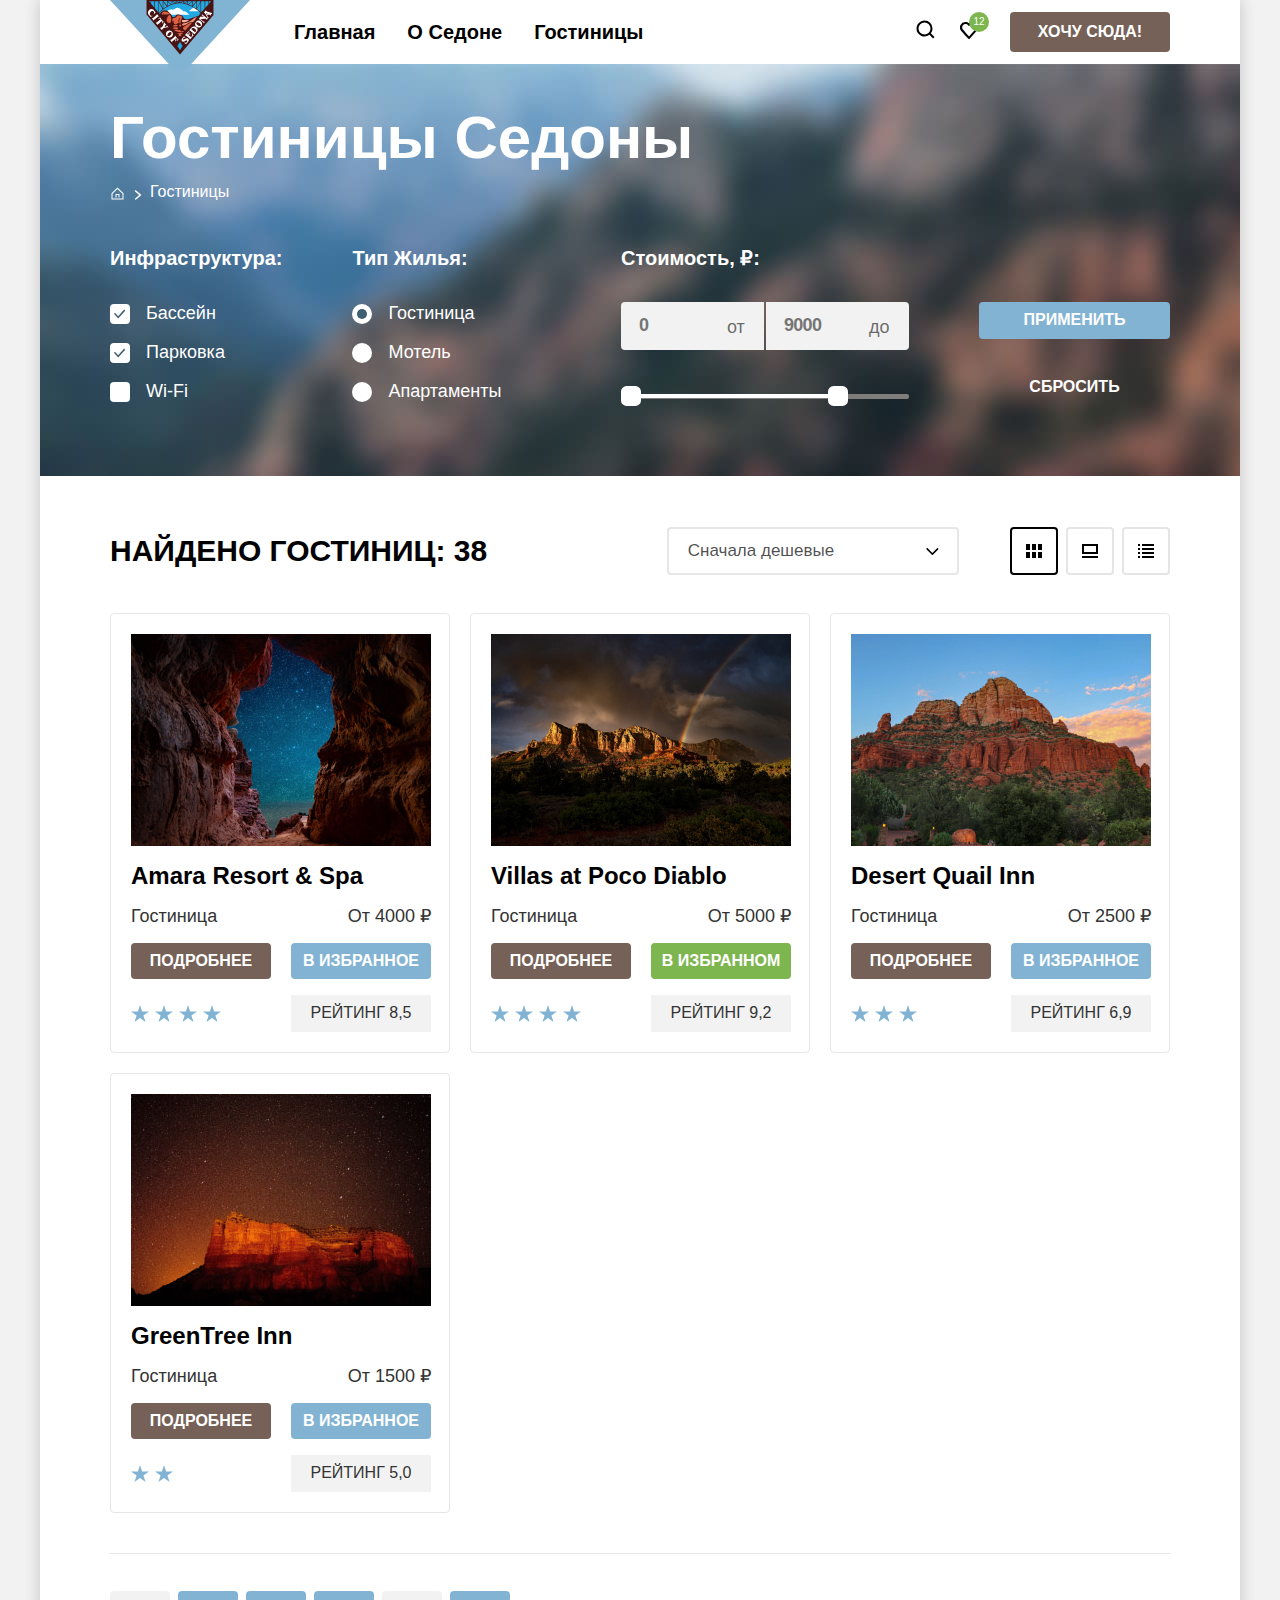
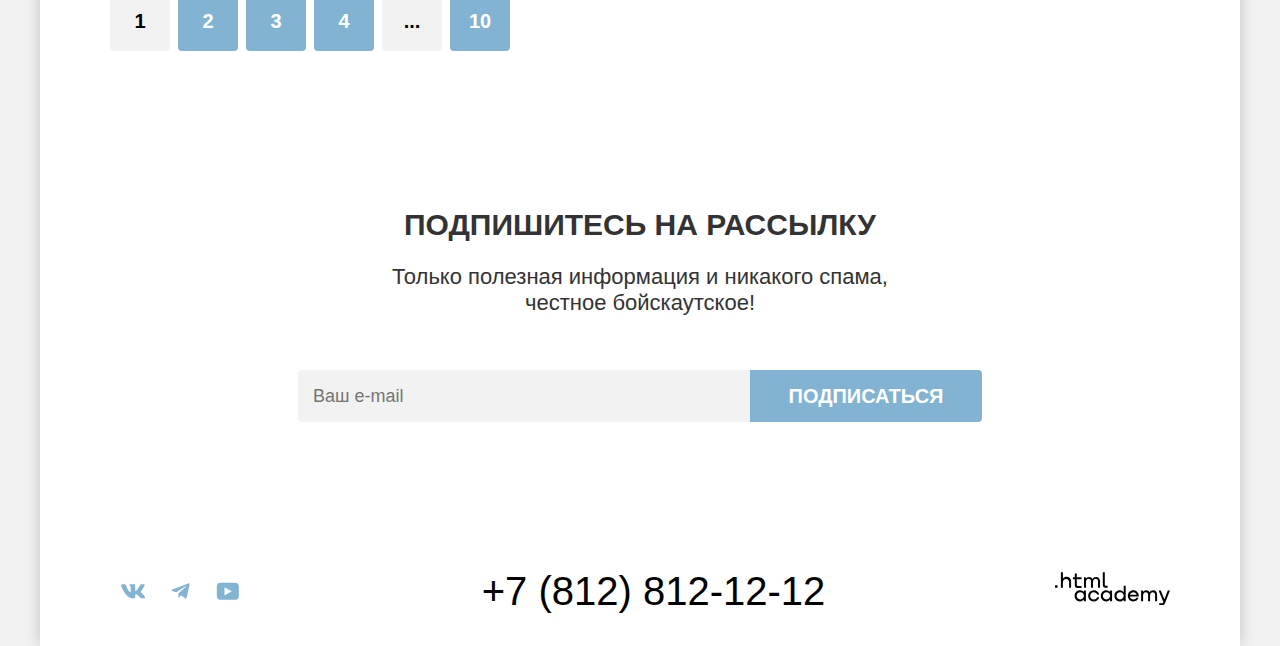
==== commit 9b6d7b84: "Поправки и дополнения, придание состояния интерактивным элементам." ====
--- a/catalog.html
+++ b/catalog.html
@@ -15,7 +15,7 @@
             width="140" height="70" alt="Логотип города Седона"></a>
         <ul class="navigation-list">
           <li class="navigation-item">
-            <a class="navigation-link navigation-link-index link" href="index.html">Главная</a>
+            <a class="navigation-link navigation-link-index current link" href="index.html">Главная</a>
           </li>
           <li class="navigation-item">
             <a class="navigation-link navigation-link-about link" href=#>О Седоне</a>
@@ -26,14 +26,27 @@
         </ul>
         <ul class="navigation-user">
           <li class="navigation-item">
-            <a class="navigation-link link" href="#"><span class="visually-hidden">Поиск</span></a>
-          </li>
-          <li class="navigation-item">
-            <a class="navigation-link link " href="#"><span class="visually-hidden">Избранные</span><span
-                class=" visually-hidden liked">12</span></a>
-          </li>
-          <li class="navigation-item">
-            <a class="navigation-link button navigation-button" href="#">Хочу сюда</a>
+            <a class="navigation-link navigation-link-search link" href="#">
+              <svg class="navigation-icon" aria-hidden="true" focusable="false" width="19" height="19"
+                viewBox="0 0 19 19" fill="none" xmlns="http://www.w3.org/2000/svg">
+                <path
+                  d="m18.5 17-3.7-3.67c1-1.3 1.7-2.98 1.7-4.87A8 8 0 0 0 8.5.5C4.1.5.5 4.18.5 8.56a8 8 0 0 0 12.9 6.26l3.7 3.68 1.4-1.5Zm-10-2.48a6 6 0 0 1-6-5.96 6 6 0 0 1 12 0 6 6 0 0 1-6 5.96Z"
+                  fill="#000" />
+              </svg>
+            </a>
+          </li>
+          <li class="navigation-item">
+            <a class="navigation-link navigation-link-liked link  " href="#">
+              <svg class="navigation-icon" aria-hidden="true" focusable="false" width="18" height="17"
+                viewBox="0 0 18 17" fill="none" xmlns="http://www.w3.org/2000/svg">
+                <path
+                  d="M8.9 17a.9.9 0 0 1-.8-.4c-5.4-6.1-6.7-7.5-7-7.9A5.4 5.4 0 0 1 5.5 0C6.8 0 8 .5 9 1.3a5.46 5.46 0 0 1 9 4.1c0 1.3-.5 2.5-1.3 3.4l-7 7.9c-.2.2-.4.3-.8.3Zm-6-9.5c.3.4 3.5 4 6.1 6.9l6.2-7c.5-.5.7-1.2.7-2 0-1.8-1.5-3.3-3.3-3.3-1 0-2 .5-2.7 1.3-.3.3-.6.4-.9.4-.3 0-.6-.2-.8-.4-.7-.8-1.7-1.3-2.7-1.3-1.8 0-3.3 1.5-3.3 3.3-.1.9.3 1.6.7 2.1-.1 0-.1 0 0 0Z"
+                  fill="#000" />
+              </svg>
+            </a>
+          </li>
+          <li class="navigation-item">
+            <a class="navigation-link button navigation-button" href="#">Хочу сюда!</a>
           </li>
         </ul>
       </nav>
@@ -44,11 +57,12 @@
           <h1 class="inner-header-title">Гостиницы Седоны</h1>
           <ul class="breadcrumbs">
             <li class="breadcrumbs-item">
-              <a class="breadcrumbs-link link" href="index.html"><span class="visually-hidden">Домашняя
-                  страница</span></a>
+              <a class="breadcrumbs-link breadcrumbs-home link" href="index.html">
+                <span class="visually-hidden ">Дом</span>
+              </a>
             </li>
             <li class="breadcrumbs-item">
-              <span class="breadcrumbs-current">Гостиницы</span>
+              <a class="breadcrumbs-link">Гостиницы</a>
             </li>
           </ul>
         </section>
@@ -60,49 +74,55 @@
               <ul class="catalog-filter-list">
                 <li class="catalog-filter-item">
                   <label class="control">
-                    <input class="control-input" type="checkbox" name="pool" checked>
-                    Бассейн
-                  </label>
-                </li>
-                <li class="catalog-filter-item">
-                  <label class="control">
-                    <input class="control-input" type="checkbox" name="parking" checked>
-                    Парковка
-                  </label>
-                </li>
-                <li class="catalog-filter-item">
-                  <label class="control">
-                    <input class="control-input" type="checkbox" name="wi-fi">
-                    Wi-Fi
+                    <input class="visually-hidden control-input" type="checkbox" name="pool" checked>
+                    <span class="control-mark"></span>
+                    <span class="control-label">Бассейн</span>
+                  </label>
+                </li>
+                <li class="catalog-filter-item">
+                  <label class="control">
+                    <input class="visually-hidden control-input" type="checkbox" name="parking" checked>
+                    <span class="control-mark"></span>
+                    <span class="control-label">Парковка</span>
+                  </label>
+                </li>
+                <li class="catalog-filter-item">
+                  <label class="control">
+                    <input class="visually-hidden control-input" type="checkbox" name="wi-fi">
+                    <span class="control-mark"></span>
+                    <span class="control-label">Wi-Fi</span>
                   </label>
                 </li>
               </ul>
             </fieldset>
             <fieldset class="catalog-filter-group housing-type">
-              <legend class="catalog-filter-title ">Тип жилья:</legend>
+              <legend class="catalog-filter-title ">Тип Жилья:</legend>
               <ul class="catalog-filter-list">
                 <li class="catalog-filter-item">
                   <label class="control">
-                    <input class="control-input" type="radio" name="house-type" value="hotel" checked>
-                    Гостиница
-                  </label>
-                </li>
-                <li class="catalog-filter-item">
-                  <label class="control">
-                    <input class="control-input" type="radio" name="house-type" value="motel">
-                    Мотель
-                  </label>
-                </li>
-                <li class="catalog-filter-item">
-                  <label class="control">
-                    <input class="control-input" type="radio" name="house-type" value="apartments">
-                    Апартаменты
+                    <input class="visually-hidden control-input" type="radio" name="house-type" value="hotel" checked>
+                    <span class="control-mark"></span>
+                    <span class="control-label">Гостиница</span>
+                  </label>
+                </li>
+                <li class="catalog-filter-item">
+                  <label class="control">
+                    <input class="visually-hidden control-input" type="radio" name="house-type" value="motel">
+                    <span class="control-mark"></span>
+                    <span class="control-label">Мотель</span>
+                  </label>
+                </li>
+                <li class="catalog-filter-item">
+                  <label class="control">
+                    <input class="visually-hidden control-input" type="radio" name="house-type" value="apartments">
+                    <span class="control-mark"></span>
+                    <span class="control-label">Апартаменты</span>
                   </label>
                 </li>
               </ul>
             </fieldset>
             <fieldset class="choice-rental-price">
-              <legend class="rental-price">Стоимость, ₽</legend>
+              <legend class="rental-price">Стоимость, ₽:</legend>
               <div class="rental-price-wrap">
                 <label class="min-price">
                   <input name="min-price" type="text" placeholder="0">
@@ -111,7 +131,18 @@
                   <input name="max-price" type="text" placeholder="9000">
                 </label>
               </div>
-              <!-- <div>бегунок</div> -->
+              <div class="range">
+                <div class="range-scale">
+                  <div class="range-bar" style="width: 207px; left: 10px;">
+                    <button class="range-toggle toggle-min">
+                      <span class="visually-hidden">Изменить минимальную цену</span>
+                    </button>
+                    <button class="range-toggle toggle-max">
+                      <span class="visually-hidden">Изменить максимальную цену</span>
+                    </button>
+                  </div>
+                </div>
+              </div>
             </fieldset>
             <div class="rental-price-buttons-wrap">
               <button class="button apply" type="submit">Применить</button>
@@ -125,33 +156,57 @@
           <h2 class="filtration-result-title title">Найдено гостиниц:
             <span class="filtration-result-hotels">38</span>
           </h2>
-          <select class="select-sorting" aria-label="Сортировка">
-            <option value="popular"> Сначала популярные</option>
-            <option value="cheap" selected> Сначала дешёвые</option>
-            <option value="expensive"> Сначала дорогие</option>
-          </select>
+          <div class="select-wrapper">
+            <select class="select-sorting" aria-label="Сортировка">
+              <option value="cheap" selected>&nbsp;Сначала&nbsp;дешевые </option>
+              <option value="popular">&nbsp;Сначала&nbsp;популярные</option>
+              <option value="expensive">&nbsp;Сначала&nbsp;дорогие</option>
+            </select>
+          </div>
           <ul class="hotels-list-view ">
             <li class="hotels-list-view-item">
               <a class="link card-grid-toggle active" href="#">
-                <svg width="16" height="14" viewBox="0 0 16 14" fill="none" xmlns="http://www.w3.org/2000/svg"><g clip-path="url(#a)" fill="#000">
-                  <path d="M4 0H0v6h4V0ZM16 0h-4v6h4V0ZM10 0H6v6h4V0ZM4 8H0v6h4V8ZM16 8h-4v6h4V8ZM10 8H6v6h4V8Z"/></g>
-                  <defs><clipPath id="a"><path fill="#fff" d="M0 0h16v14H0z"/></clipPath></defs></svg>
+                <svg width="16" height="14" viewBox="0 0 16 14" fill="none" xmlns="http://www.w3.org/2000/svg">
+                  <g clip-path="url(#a)" fill="#000">
+                    <path d="M4 0H0v6h4V0ZM16 0h-4v6h4V0ZM10 0H6v6h4V0ZM4 8H0v6h4V8ZM16 8h-4v6h4V8ZM10 8H6v6h4V8Z" />
+                  </g>
+                  <defs>
+                    <clipPath id="a">
+                      <path fill="#fff" d="M0 0h16v14H0z" />
+                    </clipPath>
+                  </defs>
+                </svg>
                 <span class="visually-hidden small-cards">Карточки</span>
               </a>
             </li>
             <li class="hotels-list-view-item">
               <a class="link card-grid-toggle" href="#">
-                <svg width="16" height="14" fill="none" xmlns="http://www.w3.org/2000/svg"><g clip-path="url(#a)" fill="#000">
-                  <path d="M16 12H0v2h16v-2ZM14 2v6H2V2h12Zm2-2H0v10h16V0Z"/></g><defs><clipPath id="a"><path fill="#fff" d="M0 0h16v14H0z"/>
-                  </clipPath></defs></svg>
+                <svg width="16" height="14" fill="none" xmlns="http://www.w3.org/2000/svg">
+                  <g clip-path="url(#a)" fill="#000">
+                    <path d="M16 12H0v2h16v-2ZM14 2v6H2V2h12Zm2-2H0v10h16V0Z" />
+                  </g>
+                  <defs>
+                    <clipPath id="b">
+                      <path fill="#fff" d="M0 0h16v14H0z" />
+                    </clipPath>
+                  </defs>
+                </svg>
                 <span class="visually-hidden big-card">Карточка</span>
               </a>
             </li>
             <li class="hotels-list-view-item">
               <a class="link card-grid-toggle" href="#">
-                <svg width="16" height="14" viewBox="0 0 16 14" fill="none" xmlns="http://www.w3.org/2000/svg"><g clip-path="url(#a)" fill="#000">
-                  <path d="M2 0H0v2h2V0ZM16 0H4v2h12V0ZM2 4H0v2h2V4ZM16 4H4v2h12V4ZM2 8H0v2h2V8ZM16 8H4v2h12V8ZM2 12H0v2h2v-2ZM16 12H4v2h12v-2Z"/></g>
-                  <defs><clipPath id="a"><path fill="#fff" d="M0 0h16v14H0z"/></clipPath></defs></svg>
+                <svg width="16" height="14" viewBox="0 0 16 14" fill="none" xmlns="http://www.w3.org/2000/svg">
+                  <g clip-path="url(#a)" fill="#000">
+                    <path
+                      d="M2 0H0v2h2V0ZM16 0H4v2h12V0ZM2 4H0v2h2V4ZM16 4H4v2h12V4ZM2 8H0v2h2V8ZM16 8H4v2h12V8ZM2 12H0v2h2v-2ZM16 12H4v2h12v-2Z" />
+                  </g>
+                  <defs>
+                    <clipPath id="c">
+                      <path fill="#fff" d="M0 0h16v14H0z" />
+                    </clipPath>
+                  </defs>
+                </svg>
                 <span class="visually-hidden cards-list">Список</span>
               </a>
             </li>
@@ -160,7 +215,8 @@
         <ul class="hotel-list" data-test="catalog">
           <li class="hotel-card">
             <a class="card" href="hotel.html"><img src="images/hotels/hotel-amara-resort-spa.jpg" width="300"
-                height="212" alt="гостиница Amara Resort and Spa"></a>
+                height="212" alt="гостиница Amara Resort and Spa">
+            </a>
             <a class="hotel-card-link link" href="hotel.html">
               <h3 class="hotel-card-title subtitle">Amara Resort & Spa</h3>
             </a>
@@ -168,25 +224,33 @@
             <span class="hotel-card-price">От 4000 ₽</span>
             <a class="hotel-card-about-button button" href="#">Подробнее</a>
             <button class="hotel-card-select-button button">В избранное</button>
-            <span class="rating-stars "> </span>
+            <span class="rating-stars">
+              <span class="stars"></span>
+              <span class="stars-background stars-background-4"></span>
+            </span>
             <span class="hotel-rating">Рейтинг 8,5</span>
           </li>
           <li class="hotel-card">
             <a class="card" href="hotel.html"><img src="images/hotels/hotel-villas-at-poco-diablo.jpg" width="300"
-                height="212" alt="гостиница Villas at Poco Diablo"></a>
+                height="212" alt="гостиница Villas at Poco Diablo">
+            </a>
             <a class="hotel-card-link link" href="hotel.html">
               <h3 class="hotel-card-title subtitle">Villas at Poco Diablo</h3>
             </a>
             <span class="card-text describing-text">Гостиница</span>
             <span class="hotel-card-price">От 5000 ₽</span>
             <a class="hotel-card-about-button button" href="#">Подробнее</a>
-            <button class="button hotel-card-select-button">В избранном</button>
-            <span class="rating-stars "></span>
+            <button class="button hotel-card-select-button liked">В избранном</button>
+            <span class="rating-stars ">
+              <span class="stars"></span>
+              <span class="stars-background stars-background-4"></span>
+            </span>
             <span class="hotel-rating">Рейтинг 9,2</span>
           </li>
           <li class="hotel-card">
             <a class="card" href="hotel.html"><img src="images/hotels/hotel-desert-quail-inn.jpg" width="300"
-                height="212" alt="гостиница Desert Quail Inn"></a>
+                height="212" alt="гостиница Desert Quail Inn">
+            </a>
             <a class="hotel-card-link link" href="hotel.html">
               <h3 class="hotel-card-title subtitle">Desert Quail Inn</h3>
             </a>
@@ -194,7 +258,10 @@
             <span class="hotel-card-price">От 2500 ₽</span>
             <a class="hotel-card-about-button button" href="#">Подробнее</a>
             <button class="hotel-card-select-button button">В избранное</button>
-            <span class="rating-stars "></span>
+            <span class="rating-stars ">
+              <span class="stars"></span>
+              <span class="stars-background stars-background-3"></span>
+            </span>
             <span class="hotel-rating">Рейтинг 6,9</span>
           </li>
           <li class="hotel-card">
@@ -207,7 +274,10 @@
             <span class="hotel-card-price">От 1500 ₽</span>
             <a class="hotel-card-about-button button" href="#">Подробнее</a>
             <button class="hotel-card-select-button button">В избранное</button>
-            <span class="rating-stars"></span>
+            <span class="rating-stars">
+              <span class="stars"></span>
+              <span class="stars-background stars-background-2"></span>
+            </span>
             <span class="hotel-rating">Рейтинг 5,0</span>
           </li>
         </ul>
@@ -271,8 +341,13 @@
       </section>
       <section class="about-text">
         <h2 class="visually-hidden">Разработчик сайта</h2>
-        <a class="footer-link" href="https://htmlacademy.ru/"><img src="images/logo/logo-academy.svg" width="115"
-            height="33" alt="сайт HTML Академии"></a>
+        <a class="footer-link" href="https://htmlacademy.ru/">
+          <svg viewBox="0 0 115 33" fill="none" width="115" height="33" xmlns="http://www.w3.org/2000/svg">
+            <path
+              d="M0 13.26v2.6h2.5v-2.6H0ZM11.6 4.86c-1.6 0-2.8.7-3.6 1.7h-.1V.36h-2v15.5h2v-5.3c0-2.1 1.3-3.6 3.3-3.6 1.8 0 2.9 1.4 2.9 3.2v5.7h2v-6.1c.1-3-1.8-4.9-4.5-4.9ZM26.6 5.16h-4.8v-3.7h-2v3.8h-1.9v2h1.9v6c0 1.7 1 2.7 2.7 2.7h4.1v-2h-3.7c-.7 0-1.1-.4-1.1-1.1v-5.7h4.8v-2ZM41.1 4.96c-1.6 0-2.9.8-3.5 2.1h-.1c-.6-1.2-1.8-2.1-3.4-2.1-1.4 0-2.5.8-3.1 1.8h-.1v-1.6H29v10.6h2v-5.4c0-2 1-3.5 2.6-3.5 1.5 0 2.4 1 2.4 2.6v6.3h2v-5.6c0-2.4 1.4-3.3 2.6-3.3 1.5 0 2.4 1 2.4 2.6v6.3h2v-6.5c.1-2.5-1.4-4.3-3.9-4.3ZM47.8 13.06c0 1.7 1 2.7 2.8 2.7h2v-2h-1.7c-.7 0-1.1-.4-1.1-1.1V.36h-2v12.7ZM28.9 20.06c-.9-1.1-2.2-1.8-3.9-1.8-3.1 0-5.4 2.3-5.4 5.6s2.3 5.6 5.4 5.6c1.8 0 3-.8 3.8-1.9h.1v1.6h2v-10.6h-2v1.5Zm-3.6 7.4c-2.2 0-3.6-1.6-3.6-3.6s1.4-3.6 3.6-3.6 3.6 1.6 3.6 3.6c0 1.9-1.4 3.6-3.6 3.6ZM44.2 22.36c-.5-2.4-2.6-4.1-5.4-4.1a5.4 5.4 0 0 0-5.6 5.6c0 3.1 2.2 5.6 5.6 5.6 2.8 0 4.9-1.8 5.4-4.2h-2.1a3.4 3.4 0 0 1-3.3 2.3c-2.2 0-3.6-1.6-3.6-3.6s1.4-3.6 3.6-3.6c1.6 0 2.8 1 3.3 2.2h2.1v-.2ZM55.1 20.06c-.9-1.1-2.2-1.8-3.9-1.8-3.1 0-5.4 2.3-5.4 5.6s2.3 5.6 5.4 5.6c1.8 0 3-.8 3.8-1.9h.1v1.6h2v-10.6h-2v1.5Zm-3.6 7.4c-2.2 0-3.6-1.6-3.6-3.6s1.4-3.6 3.6-3.6 3.6 1.6 3.6 3.6c0 1.9-1.5 3.6-3.6 3.6ZM68.7 20.16c-.9-1.1-2.2-1.9-3.9-1.9-3.1 0-5.4 2.3-5.4 5.6s2.2 5.6 5.4 5.6c1.7 0 3-.8 3.8-1.8h.1v1.5h2v-15.4h-2v6.4Zm-3.6 7.3c-2.2 0-3.6-1.6-3.6-3.6s1.4-3.6 3.6-3.6 3.6 1.6 3.6 3.6c-.1 2-1.5 3.6-3.6 3.6ZM78.3 18.26c-3.3 0-5.5 2.5-5.5 5.6 0 3 2.1 5.6 5.5 5.6 2.5 0 4.5-1.3 5.2-3.6h-2.1c-.5 1-1.6 1.6-3 1.6-1.9 0-3.3-1.3-3.4-2.9h8.8c.2-3.6-2-6.3-5.5-6.3Zm0 1.9c1.7 0 3 1 3.3 2.6h-6.5c.3-1.5 1.5-2.6 3.2-2.6ZM98.2 18.26c-1.6 0-2.9.8-3.6 2h-.1c-.6-1.2-1.8-2-3.4-2-1.4 0-2.5.7-3.1 1.8v-1.5h-1.9v10.6h2v-5.4c0-2 1-3.4 2.6-3.5 1.5 0 2.4 1 2.4 2.6v6.3h2v-5.6c0-2.4 1.4-3.3 2.6-3.3 1.5 0 2.4 1 2.4 2.6v6.3h2v-6.5c.1-2.6-1.4-4.4-3.9-4.4ZM109.4 27.36l-3.6-8.9h-2.2l4.8 11.6c-.3.9-.7 1.2-1.7 1.2h-2.5v2h2.5c1.8 0 2.8-.8 3.5-2.6l4.7-12.2h-2.1l-3.4 8.9Z"
+              fill="#000" />
+          </svg>
+        </a>
       </section>
     </footer>
   </body>
--- a/styles/styles.css
+++ b/styles/styles.css
@@ -12,6 +12,18 @@
   font-weight: 700;
   src: url("../fonts/ptsans-700.woff2") format("woff2");
   font-display: swap;
+}
+
+*,
+*::before,
+*::after {
+  box-sizing: border-box;
+}
+
+img {
+  max-width: 100%;
+  height: auto;
+  object-fit: contain;
 }
 
 html {
@@ -30,6 +42,7 @@
   display: flex;
   flex-direction: column;
   min-height: 100%;
+  box-shadow: 0 0 15px 0 #00000033;
 }
 
 .main {
@@ -49,23 +62,16 @@
   line-height: 24px;
 }
 
-.liked {
-  color: #ffffff;
-  background-color: #7db54f;
-  font-size: 10px;
-  line-height: 10px;
-  text-align: center;
-}
-
 
 .main-background {
-  background-color: #d5d590;
-  background-image: url("../images/backgrounds/index-background.jpg");
-  background-size: 100% auto;
+  background-image: url("../images/backgrounds/background-collar.svg"),
+    url("../images/backgrounds/index-background.jpg"),
+    linear-gradient(to bottom, #83b3d333, #82b3d3);
+  background-size: 100% auto, cover;
+  background-position: center bottom, center;
   background-repeat: no-repeat;
   padding-top: 51px;
   padding-bottom: 82px;
-  margin-bottom: 69px;
 }
 
 .title {
@@ -94,11 +100,14 @@
   font-size: 22px;
   line-height: 26px;
   margin: 0;
+  font-weight: 400;
 }
 
 .describing-text {
   font-size: 18px;
   line-height: 21px;
+  margin: 0;
+  padding: 0;
 }
 
 .dark {
@@ -106,13 +115,30 @@
   color: #ffffff;
 }
 
+.lightest {
+  background-color: rgba(131, 179, 211, 0.12);
+}
+
+.services-item.lightest {
+
+  background-color: transparent;
+}
+
 .light {
-  background-color: rgba(131, 179, 211, 0.12);
-}
-
-.lightest {
   background-color: rgba(131, 179, 211, 0.2);
 }
+
+.advantages-subtitle-underline {
+  width: 60px;
+  height: 2px;
+  background-color: rgba(0, 0, 0, 0.3);
+  margin-bottom: 30px;
+}
+
+.dark .advantages-subtitle-underline {
+  background-color: rgba(255, 255, 255, 0.3);
+}
+
 
 .advantages-subtitle,
 .services-subtitle {
@@ -120,11 +146,64 @@
   font-size: 24px;
   line-height: 28px;
   text-transform: uppercase;
+  margin: 0;
+  margin-bottom: 30px;
+}
+
+.advantages-subtitle-icon {
+  width: 75px;
+  height: 75px;
+  margin-bottom: 27px;
+}
+
+.house {
+  background-image: url("../images/icons/house.svg");
+  fill: #83b3d3;
+  background-repeat: no-repeat;
+  background-position: center;
+}
+
+.eat {
+  background-image: url("../images/icons/burger.svg");
+  background-repeat: no-repeat;
+  background-position: center;
+}
+
+.souvenir {
+  background-image: url("../images/icons/souvenir.svg");
+  background-repeat: no-repeat;
+  background-position: center;
+}
+
+.footer-social-item {
+  min-width: 47px;
+  min-height: 40px;
 }
 
 .link {
   text-decoration: none;
   color: inherit;
+}
+
+.footer-social-link {
+  min-width: 47px;
+  min-height: 40px;
+  display: block;
+  background-color: #ffffff;
+  background-repeat: no-repeat;
+  background-position: center;
+}
+
+.footer-social-telegram {
+  background-image: url("../images/icons/social-telegram.svg");
+}
+
+.footer-social-vk {
+  background-image: url("../images/icons/social-vk.svg");
+}
+
+.footer-social-youtube {
+  background-image: url("../images/icons/social-youtube.svg");
 }
 
 .footer-contacts-phone {
@@ -146,7 +225,6 @@
   background-image: url("../images/backgrounds/hotels-filter.jpg");
   background-color: #83b3d3;
   color: #ffffff;
-  box-sizing: border-box;
   background-size: cover;
   background-repeat: no-repeat;
   min-height: 412px;
@@ -154,23 +232,69 @@
   flex-direction: column;
   justify-content: space-around;
   align-items: start;
-  margin-bottom: 50px;
-  padding: 35px 70px 70px 70px;
+  padding: 35px 70px 40px 70px;
 }
 
 .breadcrumbs {
   display: flex;
   list-style: none;
   margin: 0;
+  padding: 0;
+  flex-wrap: wrap;
 }
 
 .breadcrumbs-item {
+  position: relative;
   margin-right: 11px;
-}
-
-.breadcrumbs-current {
+  list-style-type: none;
+}
+
+.breadcrumbs-link {
   font-size: 16px;
+  font-weight: 400;
   line-height: 21px;
+  text-align: left;
+  padding-left: 14px;
+}
+
+.breadcrumbs-home {
+  display: block;
+  width: 15px;
+  height: 13px;
+  background-image: url("../images/icons/home.svg");
+  background-repeat: no-repeat;
+  background-position: center;
+  position: relative;
+  top: 10px;
+}
+
+.breadcrumbs-item::after {
+  position: absolute;
+  top: 8px;
+  right: -17px;
+  width: 8px;
+  height: 20px;
+  content: "";
+  background-image: url("../images/icons/breadcrumbs.svg");
+  background-repeat: no-repeat;
+  background-position: center center;
+}
+
+.breadcrumbs-item:last-child::after {
+  content: none;
+}
+
+/* -------------------------------------------------------------- */
+.card-grid-toggle.active {
+  border-color: #000000;
+}
+
+.card-grid-toggle:hover {
+  border-color: #000000;
+}
+
+.card-grid-toggle:focus {
+  border-color: #68a2ca;
 }
 
 .catalog-filter-title,
@@ -200,24 +324,78 @@
   text-transform: none;
 }
 
+.rating-stars {
+  background-size: 20% auto;
+  display: grid;
+  grid-template-columns: repeat(6, 1fr);
+  grid-template-rows: 37px;
+}
+
+.stars {
+  background-image: url("../images/icons/stars.svg");
+  background-repeat: no-repeat;
+  width: 140px;
+  height: 37px;
+  grid-area: 1/1/7/7;
+}
+
+.stars-background,
+.stars-background-2,
+.stars-background-3,
+.stars-background-4 {
+  background-color: #ffffff;
+  min-width: 30px;
+  height: 37px;
+}
+
+.stars-background-2 {
+  grid-area: 1/3/7/7;
+}
+
+.stars-background-3 {
+  grid-area: 1/4/7/7;
+}
+
+.stars-background-4 {
+  grid-area: 1/5/7/7;
+}
+
 .pagination-link {
   font-size: 20px;
   font-weight: 700;
   line-height: 36px;
   color: #ffffff;
   background-color: #82b3d3;
-  box-sizing: border-box;
   min-width: 60px;
   min-height: 60px;
   padding: 12px 18px;
   display: flex;
   justify-content: center;
   align-items: center;
-}
-
-.pagination-current {
+  border-radius: 4px;
+}
+
+.pagination-current,
+.dots {
   color: #000000;
   background-color: #f2f2f2;
+}
+
+.button {
+  display: inline-block;
+  width: 160px;
+  height: 36px;
+  color: #ffffff;
+  font-family: "PT Sans", sans-serif;
+  font-size: 16px;
+  font-weight: 700;
+  line-height: 20px;
+  text-align: center;
+  text-decoration: none;
+  text-transform: uppercase;
+  border: none;
+  border-radius: 4px;
+  cursor: pointer;
 }
 
 .main-search-hotels {
@@ -226,34 +404,20 @@
   font-weight: 700;
   font-size: 20px;
   line-height: 36px;
-  text-align: center;
-}
-
-
-
-.button {
-  color: #ffffff;
-  font-family: "PT Sans", sans-serif;
-  font-weight: 700;
-  font-size: 16px;
-  line-height: 20px;
-  text-align: center;
-  text-decoration: none;
-  text-transform: uppercase;
-
-}
+  margin-bottom: 0;
+  margin-top: 54px;
+  height: 52px;
+  width: 376px;
+  padding: 0 50px;
+}
+
 
 .hotel-card-about-button {
   background-color: #756157;
 }
 
-.select,
 .apply {
   background-color: #82b3d3;
-}
-
-.hotel-card-select-button {
-  background-color: #7db54f;
 }
 
 .transparent {
@@ -273,12 +437,18 @@
   border: none;
   padding: 0;
   width: 452px;
+  border-top-left-radius: 4px;
+  border-bottom-left-radius: 4px;
 }
 
 .newsletter-button {
   background-color: #82b3d3;
+  width: 232px;
+  height: 52px;
   font-size: 20px;
   line-height: 36px;
+  border-top-left-radius: 0;
+  border-bottom-left-radius: 0;
 }
 
 .visually-hidden {
@@ -296,17 +466,18 @@
   display: grid;
   grid-template-columns: 138px 460px 1fr;
   gap: 30px;
-  box-sizing: border-box;
-  min-height: 64px;
   width: 1060px;
   margin: 0 auto;
   align-items: center;
+  padding: 0;
+  position: relative;
+  min-height: 64px;
 }
 
 .navigation-list {
   display: flex;
   flex-wrap: wrap;
-  justify-content: space-between;
+  justify-content: start;
   list-style: none;
   margin: 0;
   padding: 0;
@@ -320,22 +491,129 @@
   list-style: none;
   margin: 0;
   padding: 0;
+  min-height: inherit;
 }
 
 .logo {
-  display: block;
-  margin-bottom: -6px;
+  margin-bottom: -7px;
+  position: absolute;
   z-index: 10;
 }
 
+.link-logo {
+  align-self: start;
+}
+
+.navigation-item {
+  display: inline-block;
+  min-height: 64px;
+  align-content: center;
+}
+
+.navigation-link-search.navigation-link {
+  margin-left: 0;
+  margin-right: 9px;
+}
+
+.navigation-link-liked {
+  position: relative;
+}
+
+.navigation-link-liked::before {
+  position: absolute;
+  bottom: 30px;
+  left: 50%;
+  width: 20px;
+  height: 20px;
+  border-radius: 50%;
+  background-color: #7db54f;
+  content: "12";
+  font-size: 10px;
+  font-weight: 400;
+  line-height: 10px;
+  color: #ffffff;
+  display: flex;
+  justify-content: center;
+  align-items: center;
+}
+
 .navigation-link {
-  display: block;
-  padding: 20px;
+  padding: 20px 0;
+  margin: 0 16px;
+  min-height: 20px;
+  display: inline-block;
+  border-bottom: 2px solid transparent;
+  padding-bottom: 18px;
+}
+
+img.logo:hover {
+  opacity: 0.7;
+  transition: opacity 0.3s;
+}
+
+img.logo:focus {
+  opacity: 0.7;
+  transition: opacity 0.3s;
+}
+
+img.logo:active {
+  opacity: 0.5;
+  transition: opacity 0.3s;
+}
+
+.navigation-link:not(.button):hover {
+  border-bottom-color: #756257;
+}
+
+.navigation-link:not(.button):focus {
+  outline: none;
+  color: #756157;
+}
+
+.navigation-link:not(.button):active {
+  border-bottom-color: #756257;
+  color: #756157;
 }
 
 .navigation-button {
   background-color: #756157;
-  padding: 8px 34px;
+  margin-right: 0;
+}
+
+.button:hover,
+.pagination-link:hover {
+  opacity: 0.7;
+  transition: opacity 0.3s;
+}
+
+.button:focus,
+.pagination-link:focus {
+  opacity: 0.7;
+  transition: opacity 0.3s;
+}
+
+.button:active,
+.pagination-link:active {
+  opacity: 0.5;
+  transition: opacity 0.3s;
+}
+
+.footer-contacts-phone:hover,
+.footer-link:hover path {
+  color: #756157;
+  fill: #756157;
+}
+
+.footer-contacts-phone:focus,
+.footer-link:focus path {
+  color: #756157;
+  fill: #756157;
+}
+
+.footer-contacts-phone:active,
+.footer-link:active path {
+  color: rgba(117, 97, 87, 0.3);
+  fill: rgba(117, 97, 87, 0.3);
 }
 
 .hero-img {
@@ -350,32 +628,17 @@
   text-align: center;
 }
 
-.advantages {
-  margin-bottom: 64px;
-}
-
-.services {
-  margin-bottom: 96px;
-}
-
 .advantages-invite {
   display: flex;
   flex-direction: column;
   justify-content: space-between;
   align-items: center;
-  box-sizing: border-box;
-  margin: 0;
-  padding: 0;
-  padding-left: 270px;
-  padding-right: 270px;
+  margin: 0;
+  padding: 69px 200px 90px;
 }
 
 .advantages-title {
-  padding-bottom: 25px;
-}
-
-.advantages-invite:first-child {
-  margin-bottom: 91px;
+  margin-bottom: 25px;
 }
 
 .advantages-list {
@@ -388,36 +651,27 @@
 }
 
 .advantages-item {
-  box-sizing: border-box;
   width: 400px;
   min-height: 385px;
-  padding: 0 85px 102px;
-}
-
-advantages-subtitle {
-  margin: 0;
-}
-
-.advantages-item-img {
-  display: block;
-  width: 800px;
-  height: inherit;
+  padding: 0 84px 102px;
+  display: flex;
+  flex-direction: column;
+  align-items: center;
 }
 
 li.advantages-item-dark-wrap {
   display: flex;
-}
-
-div.dark,
-li.dark {
-  box-sizing: border-box;
+  flex-wrap: wrap;
+}
+
+div.dark {
   padding-top: 102px;
   min-height: 385px;
 }
 
 .advantages-item-dark-img {
   width: 800px;
-  background-color: #d5d590;
+  background-color: rgba(122, 105, 97, 0.24);
   background-size: cover;
   background-repeat: no-repeat;
   background-position: center center;
@@ -431,10 +685,8 @@
   background-image: url("../images/devilish-bridge.jpg");
 }
 
-
 .lightest,
 .light {
-  box-sizing: border-box;
   padding-top: 112px;
   min-height: 385px;
 }
@@ -445,9 +697,7 @@
   flex-direction: column;
   justify-content: center;
   align-items: center;
-  margin-bottom: 42px;
-  padding-left: 340px;
-  padding-right: 340px;
+  padding: 64px 200px;
 }
 
 .services-list {
@@ -468,10 +718,18 @@
   padding: 81px 85px;
 }
 
+.services-text {
+  margin-top: 0;
+  margin-bottom: 0;
+}
+
+.services-title {
+  margin-bottom: 20px;
+}
+
 .offers {
   min-height: 214px;
-  margin-bottom: 96px;
-
+  padding: 96px 75px;
 }
 
 .offers-title {
@@ -483,23 +741,9 @@
   flex-direction: column;
   align-items: center;
   text-align: center;
-  padding: 0 304px;
-}
-
-.main-search-hotels {
-  margin-bottom: 0;
-  padding: 0 50px;
-  margin-top: 54px;
-  height: 52px;
-  display: flex;
-  align-items: center;
-  font-size: 20px;
-  font-weight: 700;
-  line-height: 36px;
 }
 
 .newsletter {
-  box-sizing: border-box;
   min-height: 415px;
   display: flex;
   flex-direction: column;
@@ -507,7 +751,6 @@
   align-items: center;
   text-align: center;
   padding: 96px 258px 104px;
-  margin-bottom: 40px;
 }
 
 .index-newsletter {
@@ -519,32 +762,47 @@
   background-color: #82b3d3;
 }
 
-
 .newsletter-form {
-  height: 51px;
+  height: 52px;
   display: flex;
   margin-top: 54px;
-}
-
-
-
-.newsletter-button {
-  padding: 0;
-  width: 232px;
-  border: none;
 }
 
 .page-footer {
   width: 1200px;
+  padding: 45px 70px 35px;
   margin: 0 auto;
   display: flex;
-  justify-content: space-around;
+  justify-content: space-between;
+  align-items: center;
+  flex-wrap: wrap;
 }
 
 .footer-social-list {
   display: flex;
   justify-content: start;
   list-style: none;
+  min-width: 142px;
+  min-height: 40px;
+  padding: 0;
+  margin: 0;
+  max-width: 240px;
+  flex-wrap: wrap;
+}
+
+.footer-social-link:hover {
+  opacity: 0.7;
+  transition: opacity 0.3s;
+}
+
+.footer-social-link:focus {
+  opacity: 0.7;
+  transition: opacity 0.3s;
+}
+
+.footer-social-link:active {
+  opacity: 0.3;
+  transition: opacity 0.3s;
 }
 
 .catalog-hotels {
@@ -561,83 +819,104 @@
 .inner-header {
   width: 1060px;
   min-height: 107px;
-  margin: 0 auto 40px;
+  margin: 0 auto 39px;
 }
 
 .filtration-result-header {
   width: 1060px;
-  min-height: 49px;
+  height: 49px;
   display: flex;
   justify-content: space-between;
   margin: 0 auto;
+  align-items: center;
 }
 
 .hotels-list-view {
   display: flex;
   list-style: none;
-}
-
-.filtration-result-title {
-  margin: 0;
-  padding: 0;
-}
-
-.select-sorting {
-  width: 292px;
-}
+  padding: 0;
+  justify-content: space-between;
+  min-width: 160px;
+  flex-wrap: wrap;
+}
+
 
 .filtration-result {
   min-height: 1235px;
-}
-
-.hotel-list-wrap {
-  min-height: 896px;
-  width: 1060px;
-  margin: 0 auto;
-  margin-bottom: 80px;
-  ;
-}
+  display: flex;
+  flex-direction: column;
+  justify-content: space-between;
+  padding: 50px 70px 60px;
+}
+
+.filtration-result-title {
+  margin: 0;
+  padding: 0;
+}
+
+.card-grid-toggle {
+  display: flex;
+  align-items: center;
+  justify-content: center;
+  width: 48px;
+  height: 48px;
+  border: solid #e5e5e5 2px;
+  border-radius: 4px;
+}
+
 
 .hotel-card {
   min-height: 438px;
   width: 340px;
-  box-sizing: border-box;
   list-style: none;
-  display: flex;
-  flex-direction: column;
+  padding: 20px;
+  display: grid;
+  grid-template-columns: repeat(2, 140px);
+  grid-template-rows: 212px 28px 21px 36px 37px;
+  gap: 16px 20px;
+  border: solid #e6e6e6 1px;
+  border-radius: 4px;
+}
+
+.hotel-card .card,
+.hotel-card .link {
+  grid-column: 1/-1;
+}
+
+.hotel-card-price {
+  font-size: 18px;
+  line-height: 21px;
+  text-align: right;
+}
+
+.hotel-rating {
+  background-color: #f2f2f2;
+  font-size: 16px;
+  font-weight: 400;
+  line-height: 20px;
+  text-transform: uppercase;
+  display: flex;
   justify-content: center;
-  align-items: start;
-}
+  align-items: center;
+}
+
 
 .hotel-list {
   width: inherit;
-  margin: 0 auto;
-  padding: 0;
+  margin: 0;
+  padding: 0;
+  list-style: none;
+  display: grid;
+  grid-template-columns: repeat(3, 340px);
+  gap: 20px;
+  margin-top: 37px;
   margin-bottom: 40px;
-  list-style: none;
-  display: flex;
-  justify-content: flex-start;
-  flex-wrap: wrap;
-  gap: 20px;
-}
-
-.hotel-card:nth-child(3n) {
-  margin-right: 0;
-}
-
-.card-text-wrap {
-  display: flex;
-  justify-content: space-between;
-}
-
-.hotel-card-button-wrap {
-  display: flex;
-  justify-content: space-between;
-}
-
-.rating-wrap {
-  display: flex;
-  justify-content: space-between;
+}
+
+.line-under-pagination {
+  width: 1060px;
+  border-bottom: 1px solid #e6e6e6;
+  margin-bottom: 36px;
 }
 
 .pagination {
@@ -647,28 +926,18 @@
   justify-content: start;
   list-style: none;
   margin: 0 auto;
-  margin-bottom: 60px;
-
+  padding: 0;
 }
 
 .pagination-item {
   margin-right: 8px;
 }
 
-.pagination-current {
+.catalog-newsletter-placeholder {
   background-color: #f2f2f2;
 }
 
-li.pagination:last-child {
-  margin-right: 0;
-}
-
-.catalog-newsletter-placeholder {
-  background-color: #F2F2F2;
-}
-
 .catalog-filter-group {
-  box-sizing: border-box;
   margin: 0;
   padding: 0;
   margin-right: 70px;
@@ -677,6 +946,53 @@
   min-height: 157px;
 }
 
+/* Control */
+.control {
+  position: relative;
+  display: block;
+  padding-left: 36px;
+}
+
+/* Mark */
+.control-mark {
+  position: absolute;
+  top: 2px;
+  left: 0;
+  width: 20px;
+  height: 20px;
+  border-radius: 4px;
+  background-color: #ffffff;
+}
+
+
+.control-input[type="checkbox"]:checked + .control-mark::after {
+  position: absolute;
+  background-image: url("../images/icons/control-checkbox.svg");
+  background-repeat: no-repeat;
+  background-position: center;
+  content: "";
+  width: 12.2px;
+  height: 9.9px;
+  top: 5px;
+  left: 4px;
+}
+
+/* Radio */
+.control-input[type="radio"] + .control-mark {
+  border-radius: 50%;
+}
+
+.control-input[type="radio"]:checked + .control-mark::before {
+  position: absolute;
+  width: 10px;
+  height: 10px;
+  top: 5px;
+  left: 5px;
+  background-color: rgb(63, 94, 114);
+  border-radius: 50%;
+  content: "";
+}
+
 .choice-rental-price {
   display: flex;
   flex-direction: column;
@@ -691,12 +1007,58 @@
   display: flex;
   margin-bottom: 36px;
   width: 288px;
-}
-
-.min-price > input,
-.max-price > input {
   height: 48px;
 }
+
+
+.min-price,
+.max-price {
+  position: relative;
+}
+
+.min-price input,
+.max-price input {
+  padding: 0;
+  margin: 0;
+  width: 143px;
+  height: 48px;
+  background-color: #f2f2f2;
+  font-size: 18px;
+  font-weight: 700;
+  line-height: 24px;
+  color: #000000;
+  text-align: left;
+  padding-right: 40px;
+  padding-left: 18px;
+  letter-spacing: -0.7px;
+}
+
+.min-price::after {
+  position: absolute;
+  top: 13px;
+  right: 22px;
+  width: 17px;
+  height: 24px;
+  content: "от";
+  font-weight: 400;
+  color: #00000094;
+  font-size: 18px;
+  line-height: 24px;
+}
+
+.max-price::after {
+  position: absolute;
+  top: 13px;
+  right: 20px;
+  width: 20px;
+  height: 24px;
+  content: "до";
+  font-weight: 400;
+  color: #00000094;
+  font-size: 18px;
+  line-height: 24px;
+}
+
 
 .rental-price-buttons-wrap {
   padding-top: 56px;
@@ -706,10 +1068,107 @@
   justify-content: space-between;
 }
 
+.rental-price-buttons-wrap > button {
+  width: 191px;
+}
+
+.min-price input {
+  border-top-left-radius: 4px;
+  border-bottom-left-radius: 4px;
+  border: none;
+  margin-right: 2px;
+}
+
+.max-price input {
+  border-top-right-radius: 4px;
+  border-bottom-right-radius: 4px;
+  border: none;
+}
+
+
+/* Range */
+.range-scale {
+  position: relative;
+  height: 5px;
+  margin-bottom: 17px;
+  background-color: #7f7c7c;
+  border-radius: 2px;
+  bottom: -8px;
+}
+
+.range-bar {
+  position: absolute;
+  height: 4px;
+  background-color: #ffffff;
+}
+
+.range-toggle {
+  position: absolute;
+  width: 20px;
+  height: 20px;
+  background: #ffffff;
+  border: 4px solid #ffffff;
+  border-radius: 28%;
+  cursor: pointer;
+}
+
+.range-toggle:hover {
+  background-color: #dbb590;
+}
+
+.range-toggle:active,
+.range-toggle:focus {
+  outline: 3px solid #dbb590;
+}
+
+.toggle-min {
+  top: -8px;
+  left: -10px;
+}
+
+.toggle-max {
+  top: -8px;
+  right: -10px;
+}
+
+
+.select-wrapper {
+  position: relative;
+  display: flex;
+  align-items: center;
+  width: 292px;
+  margin-right: -129px;
+}
+
+.select-sorting {
+  width: 100%;
+  padding: 8px 14px;
+  padding-right: 48px;
+  font-size: 17px;
+  line-height: 28px;
+  background-color: #ffffff;
+  border: 2px solid #e6e6e6;
+  background-image: url("../images/icons/arrow.svg");
+  background-repeat: no-repeat;
+  background-position: right 14px center;
+  appearance: none;
+  color: rgba(0, 0, 0, 0.7);
+  border-radius: 4px;
+  cursor: pointer;
+}
+
 .button.apply,
 .button.transparent {
-  height: 36px;
-  padding: 0;
+  height: 37px;
+  margin-bottom: 30px;
+}
+
+.hotel-card-select-button {
+  background-color: #82B3D3;
+}
+
+.hotel-card-select-button.liked {
+  background-color: #7db54f;
 }
 
 .hotel-card-select-button,
@@ -717,12 +1176,10 @@
   width: 140px;
   height: 36px;
   text-align: center;
-
 }
 
 a.button {
   display: flex;
   justify-content: center;
   align-items: center;
-
-}
+}
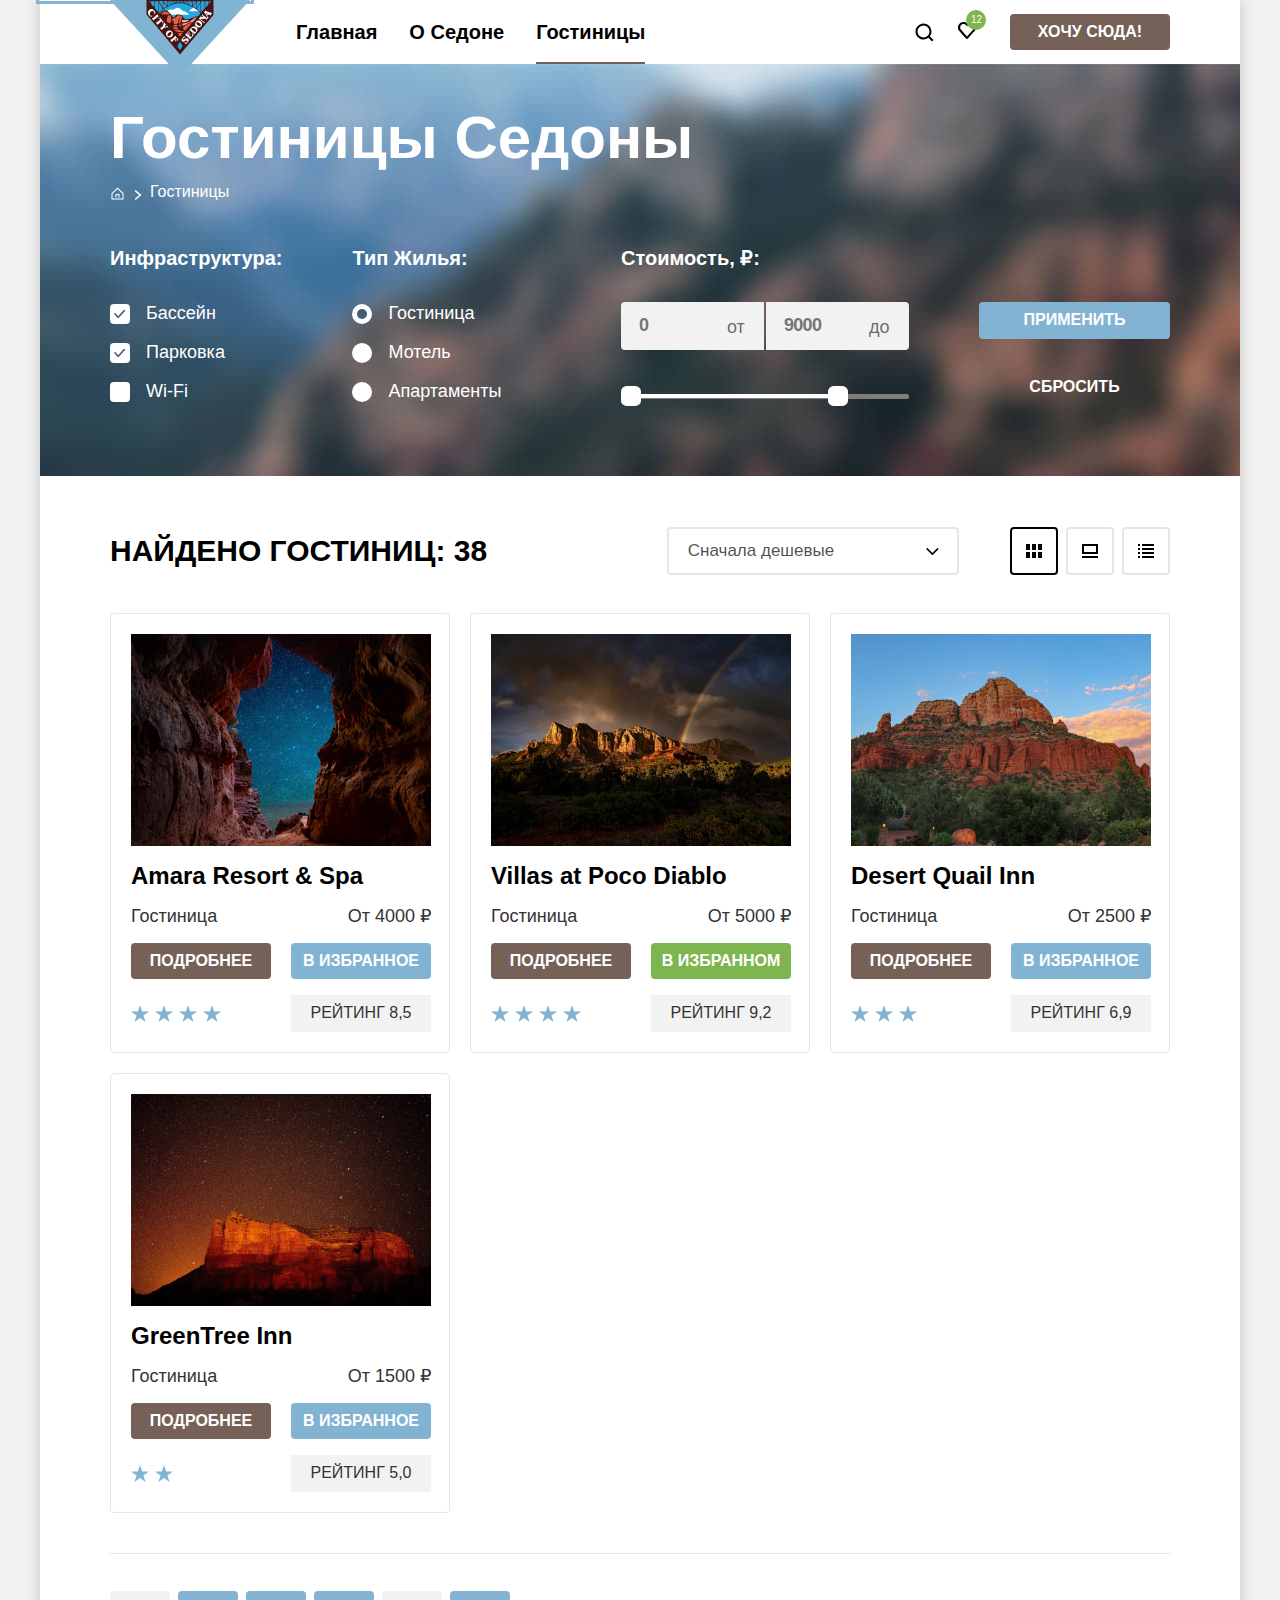
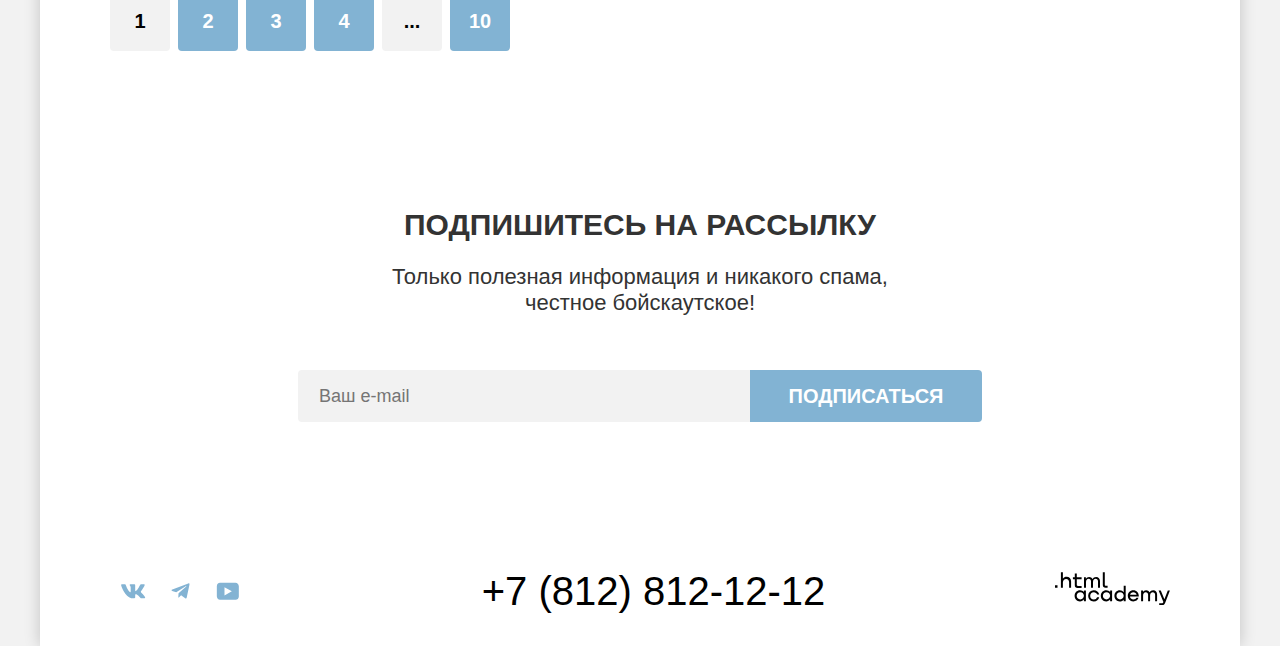
==== commit e017c873: "Add files via upload" ====
--- a/catalog.html
+++ b/catalog.html
@@ -11,11 +11,11 @@
   <body class="body-inner">
     <header class="page-header" data-test="header">
       <nav class="navigation">
-        <a class="link-logo" aria-current="page" href="index.html"><img class="logo" src="images/logo/logo-sedona.svg"
-            width="140" height="70" alt="Логотип города Седона"></a>
+        <a class="link-logo" aria-current="page" href="index.html" autofocus><img class="logo"
+            src="images/logo/logo-sedona.svg" width="140" height="70" alt="Логотип города Седона"></a>
         <ul class="navigation-list">
           <li class="navigation-item">
-            <a class="navigation-link navigation-link-index current link" href="index.html">Главная</a>
+            <a class="navigation-link navigation-link-index link" href="index.html">Главная</a>
           </li>
           <li class="navigation-item">
             <a class="navigation-link navigation-link-about link" href=#>О Седоне</a>
@@ -45,10 +45,9 @@
               </svg>
             </a>
           </li>
-          <li class="navigation-item">
-            <a class="navigation-link button navigation-button" href="#">Хочу сюда!</a>
-          </li>
-        </ul>
+        </ul>
+        <div class="navigation-item-last"></div>
+        <a class="navigation-link button navigation-button" href="#">Хочу сюда!</a>
       </nav>
     </header>
     <main class="main-inner main" data-test="main">
@@ -273,7 +272,7 @@
             <span class="card-text describing-text">Гостиница</span>
             <span class="hotel-card-price">От 1500 ₽</span>
             <a class="hotel-card-about-button button" href="#">Подробнее</a>
-            <button class="hotel-card-select-button button">В избранное</button>
+            <button class="hotel-card-select-button button ">В избранное</button>
             <span class="rating-stars">
               <span class="stars"></span>
               <span class="stars-background stars-background-2"></span>
@@ -319,17 +318,17 @@
         <h2 class="visually-hidden">Социальные сети</h2>
         <ul class="footer-social-list">
           <li class="footer-social-item">
-            <a class="footer-social-link footer-social-vk link" href="#">
+            <a class="footer-social-link footer-social-vk link" href="https://vk.com/htmlacademy">
               <span class="visually-hidden">Вконтакте</span>
             </a>
           </li>
           <li class="footer-social-item">
-            <a class="footer-social-link footer-social-telegram link" href="#">
+            <a class="footer-social-link footer-social-telegram link" href="https://t.me/htmlacademy">
               <span class="visually-hidden">Телеграм</span>
             </a>
           </li>
           <li class="footer-social-item">
-            <a class="footer-social-link footer-social-youtube link" href="#">
+            <a class="footer-social-link footer-social-youtube link" href="https://www.youtube.com/user/htmlacademyru">
               <span class="visually-hidden">Ютуб</span>
             </a>
           </li>
@@ -341,7 +340,7 @@
       </section>
       <section class="about-text">
         <h2 class="visually-hidden">Разработчик сайта</h2>
-        <a class="footer-link" href="https://htmlacademy.ru/">
+        <a class="footer-link" href="https://htmlacademy.ru/intensive/htmlcss">
           <svg viewBox="0 0 115 33" fill="none" width="115" height="33" xmlns="http://www.w3.org/2000/svg">
             <path
               d="M0 13.26v2.6h2.5v-2.6H0ZM11.6 4.86c-1.6 0-2.8.7-3.6 1.7h-.1V.36h-2v15.5h2v-5.3c0-2.1 1.3-3.6 3.3-3.6 1.8 0 2.9 1.4 2.9 3.2v5.7h2v-6.1c.1-3-1.8-4.9-4.5-4.9ZM26.6 5.16h-4.8v-3.7h-2v3.8h-1.9v2h1.9v6c0 1.7 1 2.7 2.7 2.7h4.1v-2h-3.7c-.7 0-1.1-.4-1.1-1.1v-5.7h4.8v-2ZM41.1 4.96c-1.6 0-2.9.8-3.5 2.1h-.1c-.6-1.2-1.8-2.1-3.4-2.1-1.4 0-2.5.8-3.1 1.8h-.1v-1.6H29v10.6h2v-5.4c0-2 1-3.5 2.6-3.5 1.5 0 2.4 1 2.4 2.6v6.3h2v-5.6c0-2.4 1.4-3.3 2.6-3.3 1.5 0 2.4 1 2.4 2.6v6.3h2v-6.5c.1-2.5-1.4-4.3-3.9-4.3ZM47.8 13.06c0 1.7 1 2.7 2.8 2.7h2v-2h-1.7c-.7 0-1.1-.4-1.1-1.1V.36h-2v12.7ZM28.9 20.06c-.9-1.1-2.2-1.8-3.9-1.8-3.1 0-5.4 2.3-5.4 5.6s2.3 5.6 5.4 5.6c1.8 0 3-.8 3.8-1.9h.1v1.6h2v-10.6h-2v1.5Zm-3.6 7.4c-2.2 0-3.6-1.6-3.6-3.6s1.4-3.6 3.6-3.6 3.6 1.6 3.6 3.6c0 1.9-1.4 3.6-3.6 3.6ZM44.2 22.36c-.5-2.4-2.6-4.1-5.4-4.1a5.4 5.4 0 0 0-5.6 5.6c0 3.1 2.2 5.6 5.6 5.6 2.8 0 4.9-1.8 5.4-4.2h-2.1a3.4 3.4 0 0 1-3.3 2.3c-2.2 0-3.6-1.6-3.6-3.6s1.4-3.6 3.6-3.6c1.6 0 2.8 1 3.3 2.2h2.1v-.2ZM55.1 20.06c-.9-1.1-2.2-1.8-3.9-1.8-3.1 0-5.4 2.3-5.4 5.6s2.3 5.6 5.4 5.6c1.8 0 3-.8 3.8-1.9h.1v1.6h2v-10.6h-2v1.5Zm-3.6 7.4c-2.2 0-3.6-1.6-3.6-3.6s1.4-3.6 3.6-3.6 3.6 1.6 3.6 3.6c0 1.9-1.5 3.6-3.6 3.6ZM68.7 20.16c-.9-1.1-2.2-1.9-3.9-1.9-3.1 0-5.4 2.3-5.4 5.6s2.2 5.6 5.4 5.6c1.7 0 3-.8 3.8-1.8h.1v1.5h2v-15.4h-2v6.4Zm-3.6 7.3c-2.2 0-3.6-1.6-3.6-3.6s1.4-3.6 3.6-3.6 3.6 1.6 3.6 3.6c-.1 2-1.5 3.6-3.6 3.6ZM78.3 18.26c-3.3 0-5.5 2.5-5.5 5.6 0 3 2.1 5.6 5.5 5.6 2.5 0 4.5-1.3 5.2-3.6h-2.1c-.5 1-1.6 1.6-3 1.6-1.9 0-3.3-1.3-3.4-2.9h8.8c.2-3.6-2-6.3-5.5-6.3Zm0 1.9c1.7 0 3 1 3.3 2.6h-6.5c.3-1.5 1.5-2.6 3.2-2.6ZM98.2 18.26c-1.6 0-2.9.8-3.6 2h-.1c-.6-1.2-1.8-2-3.4-2-1.4 0-2.5.7-3.1 1.8v-1.5h-1.9v10.6h2v-5.4c0-2 1-3.4 2.6-3.5 1.5 0 2.4 1 2.4 2.6v6.3h2v-5.6c0-2.4 1.4-3.3 2.6-3.3 1.5 0 2.4 1 2.4 2.6v6.3h2v-6.5c.1-2.6-1.4-4.4-3.9-4.4ZM109.4 27.36l-3.6-8.9h-2.2l4.8 11.6c-.3.9-.7 1.2-1.7 1.2h-2.5v2h2.5c1.8 0 2.8-.8 3.5-2.6l4.7-12.2h-2.1l-3.4 8.9Z"
--- a/styles/styles.css
+++ b/styles/styles.css
@@ -30,13 +30,14 @@
   height: 100%;
 }
 
+
 body {
+  background-color: #f2f2f2;
   margin: 0 auto;
   font-family: "PT Sans", sans-serif;
   font-size: 22px;
   line-height: 26px;
   font-weight: 400;
-  background-color: #f2f2f2;
   color: #333333;
   width: 1200px;
   display: flex;
@@ -62,6 +63,18 @@
   line-height: 24px;
 }
 
+
+:focus {
+  outline: none;
+}
+
+
+a:focus,
+button:focus,
+input:focus,
+textarea:focus {
+  outline: 3px solid #82b3d3;
+}
 
 .main-background {
   background-image: url("../images/backgrounds/background-collar.svg"),
@@ -222,9 +235,9 @@
 }
 
 .inner-header-catalog-hotels-background {
+  background-color: #83b3d3;
   background-image: url("../images/backgrounds/hotels-filter.jpg");
-  background-color: #83b3d3;
-  color: #ffffff;
+   color: #ffffff;
   background-size: cover;
   background-repeat: no-repeat;
   min-height: 412px;
@@ -268,6 +281,14 @@
   top: 10px;
 }
 
+.breadcrumbs-home:hover {
+  opacity: 0.5;
+}
+
+.breadcrumbs-link:active {
+  opacity: 0.5;
+}
+
 .breadcrumbs-item::after {
   position: absolute;
   top: 8px;
@@ -284,7 +305,24 @@
   content: none;
 }
 
-/* -------------------------------------------------------------- */
+.catalog-filter-item:hover + .control-input:not(:disabled) {
+  opacity: 0.3;
+}
+
+.control-input:focus + .control-mark {
+  outline: none;
+  outline: 3px solid #83b3d3;
+}
+
+.control-input:active + .control-mark {
+  background-color: #5d8dac;
+}
+
+.control-input:disabled + .control-mark {
+  background-color: #4f608afc;
+}
+
+
 .card-grid-toggle.active {
   border-color: #000000;
 }
@@ -295,6 +333,20 @@
 
 .card-grid-toggle:focus {
   border-color: #68a2ca;
+}
+
+.select-sorting:hover:not(:disabled),
+.select-sorting:focus {
+  outline: none;
+  outline: 3px solid #83b3d3;
+}
+
+.select-sorting:disabled {
+  outline: 2px solid rgba(0, 0, 0, 0.3);
+  color: rgba(0, 0, 0, 0.3);
+  opacity: 0.4;
+  pointer-events: none;
+  cursor: default;
 }
 
 .catalog-filter-title,
@@ -396,6 +448,8 @@
   border: none;
   border-radius: 4px;
   cursor: pointer;
+  background-position: center center;
+  background-repeat: no-repeat;
 }
 
 .main-search-hotels {
@@ -430,15 +484,17 @@
 }
 
 .newsletter-mail-placeholder {
+  font-family: "PT Sans", sans-serif;
   font-size: 18px;
   line-height: 24px;
   color: #000000;
-  background-color: #ffffff;
+  background-color: #f2f2f2;
   border: none;
   padding: 0;
   width: 452px;
   border-top-left-radius: 4px;
   border-bottom-left-radius: 4px;
+  padding-left: 6px;
 }
 
 .newsletter-button {
@@ -464,14 +520,14 @@
 
 .navigation {
   display: grid;
-  grid-template-columns: 138px 460px 1fr;
+  grid-template-columns: 210px 460px 1fr 230px;
   gap: 30px;
-  width: 1060px;
+  width: 1200px;
   margin: 0 auto;
   align-items: center;
   padding: 0;
   position: relative;
-  min-height: 64px;
+  grid-template-rows: 64px;
 }
 
 .navigation-list {
@@ -481,6 +537,7 @@
   list-style: none;
   margin: 0;
   padding: 0;
+  align-self: self-start;
 }
 
 .navigation-user {
@@ -492,12 +549,17 @@
   margin: 0;
   padding: 0;
   min-height: inherit;
+  flex-direction: row;
+  align-self: self-start;
+  position: relative;
 }
 
 .logo {
-  margin-bottom: -7px;
+  margin-bottom: 23px;
   position: absolute;
   z-index: 10;
+  /*! top: 1px; */
+  left: 70px;
 }
 
 .link-logo {
@@ -513,16 +575,61 @@
 .navigation-link-search.navigation-link {
   margin-left: 0;
   margin-right: 9px;
+  position: absolute;
+  top: 0;
+  right: 37px;
 }
 
 .navigation-link-liked {
   position: relative;
-}
+  right: -12px;
+}
+
+.navigation-link-search > svg {
+  margin-top: 3px;
+}
+
+.navigation > .navigation-button {
+  position: absolute;
+  right: 70px;
+  padding-bottom: 12px;
+  padding-top: 14px;
+}
+
+.navigation-item-last {
+  grid-area: 1/4/2/5;
+  width: 148px;
+}
+
+.navigation-list > .navigation-item:first-child {
+  order: -200;
+}
+
+.navigation-list > .navigation-item:nth-child(2) {
+  order: -150;
+}
+
+.navigation-list > .navigation-item:nth-child(3) {
+  order: -100;
+}
+
+.navigation-user > *:last-child {
+  order: -100;
+}
+
+.navigation-user > *:nth-last-child(2) {
+  order: -150;
+}
+
+.navigation-user > *.navigation-item {
+  order: -160;
+}
+
 
 .navigation-link-liked::before {
   position: absolute;
-  bottom: 30px;
-  left: 50%;
+  bottom: 32px;
+  left: 47%;
   width: 20px;
   height: 20px;
   border-radius: 50%;
@@ -546,11 +653,7 @@
   padding-bottom: 18px;
 }
 
-img.logo:hover {
-  opacity: 0.7;
-  transition: opacity 0.3s;
-}
-
+img.logo:hover,
 img.logo:focus {
   opacity: 0.7;
   transition: opacity 0.3s;
@@ -561,18 +664,39 @@
   transition: opacity 0.3s;
 }
 
+.navigation-link:not(.button):focus,
 .navigation-link:not(.button):hover {
-  border-bottom-color: #756257;
-}
-
-.navigation-link:not(.button):focus {
   outline: none;
   color: #756157;
 }
 
+.navigation-link-search:focus path,
+.navigation-icon:hover path,
+.navigation-link-liked:focus path,
+.navigation-link-liked:hover path {
+  fill: #756157;
+}
+
 .navigation-link:not(.button):active {
   border-bottom-color: #756257;
-  color: #756157;
+}
+
+.body-inner .navigation-link-index {
+  border-bottom-color: transparent;
+  pointer-events: all;
+  cursor: pointer;
+}
+
+.body-inner .navigation-link-hotels {
+  border-bottom-color: #756257;
+  pointer-events: none;
+  cursor: default;
+}
+
+.navigation-link-index {
+  border-bottom-color: #756257;
+  pointer-events: none;
+  cursor: default;
 }
 
 .navigation-button {
@@ -598,6 +722,20 @@
   transition: opacity 0.3s;
 }
 
+.button:disabled,
+.pagination-link:disabled {
+  background-color: #e5e5e5;
+  pointer-events: none;
+  cursor: default;
+}
+
+link.disabled {
+  pointer-events: none;
+  cursor: default;
+  text-decoration: none;
+  color: #e5e5e5;
+}
+
 .footer-contacts-phone:hover,
 .footer-link:hover path {
   color: #756157;
@@ -605,9 +743,11 @@
 }
 
 .footer-contacts-phone:focus,
-.footer-link:focus path {
+.footer-link:focus path,
+.footer-link:focus {
   color: #756157;
   fill: #756157;
+  outline: none;
 }
 
 .footer-contacts-phone:active,
@@ -639,6 +779,7 @@
 
 .advantages-title {
   margin-bottom: 25px;
+  font-family: "PT Sans", sans-serif;
 }
 
 .advantages-list {
@@ -678,10 +819,12 @@
 }
 
 div.advantages-item-dark-img.mountains {
+  background-color: #756157;
   background-image: url("../images/hotel-in-the-mountains.jpg");
 }
 
 div.advantages-item-dark-img.devilish-bridge {
+  background-color: #756157;
   background-image: url("../images/devilish-bridge.jpg");
 }
 
@@ -754,12 +897,12 @@
 }
 
 .index-newsletter {
+  background-color: #82b3d3;
   background-image: url("../images/backgrounds/for-newsletter.jpg");
   background-size: cover;
   background-repeat: no-repeat;
   background-position: center center;
   color: #ffffff;
-  background-color: #82b3d3;
 }
 
 .newsletter-form {
@@ -798,6 +941,7 @@
 .footer-social-link:focus {
   opacity: 0.7;
   transition: opacity 0.3s;
+  outline: none;
 }
 
 .footer-social-link:active {
@@ -1031,6 +1175,7 @@
   padding-right: 40px;
   padding-left: 18px;
   letter-spacing: -0.7px;
+  font-family: "PT Sans", sans-serif;
 }
 
 .min-price::after {
@@ -1113,12 +1258,17 @@
 }
 
 .range-toggle:hover {
-  background-color: #dbb590;
-}
-
-.range-toggle:active,
+  background-color: #ffffff;
+}
+
 .range-toggle:focus {
-  outline: 3px solid #dbb590;
+  outline: none;
+  outline: 3px solid #83b3d3;
+}
+
+.range-toggle:active {
+  outline: none;
+  outline: 2px solid #83b3d3;
 }
 
 .toggle-min {
@@ -1155,6 +1305,7 @@
   color: rgba(0, 0, 0, 0.7);
   border-radius: 4px;
   cursor: pointer;
+  font-family: "PT Sans", sans-serif;
 }
 
 .button.apply,
@@ -1164,7 +1315,7 @@
 }
 
 .hotel-card-select-button {
-  background-color: #82B3D3;
+  background-color: #82b3d3;
 }
 
 .hotel-card-select-button.liked {
@@ -1183,3 +1334,322 @@
   justify-content: center;
   align-items: center;
 }
+
+.modal-container {
+  position: fixed;
+  z-index: 100;
+  top: 0;
+  left: 0;
+  width: 100%;
+  height: 100%;
+  background-color: rgba(242, 242, 242, 0.8);
+  display: none;
+}
+
+.modal {
+  position: relative;
+  margin: 50px auto auto;
+  background-color: #ffffff;
+  width: 717px;
+  height: 576px;
+  padding: 64px 70px;
+  border-radius: 30px;
+  box-shadow: 0 25px 50px rgba(0, 0, 0, 0.15);
+}
+
+.modal-close-button {
+  position: absolute;
+  padding: 0;
+  top: 67px;
+  right: 52px;
+  width: 52px;
+  height: 52px;
+  border-radius: 50%;
+  border: 2px solid transparent;
+  cursor: pointer;
+  background-color: #f2f2f2;
+  z-index: 200;
+}
+
+
+.field-group {
+  min-height: 48px;
+  display: flex;
+  align-items: center;
+}
+
+.field-group label {
+  width: 137px;
+  min-height: inherit;
+}
+
+.field-group input {
+  width: 440px;
+  height: 48px;
+  background-color: #f2f2f2;
+  appearance: textfield;
+  font-family: "PT Sans", sans-serif;
+  font-size: 18px;
+  font-weight: 700;
+  line-height: 24px;
+  color: #000000;
+  border: none;
+  padding-left: 19px;
+  padding-right: 50px;
+  border-radius: 4px;
+}
+
+.reservation-start-label,
+.reservation-end-label {
+  position: relative;
+}
+
+.reservation-form-start input:hover,
+.reservation-form-end input:hover {
+  filter: brightness(0.9);
+}
+
+
+.reservation-start-label::after,
+.reservation-end-label::after {
+  position: absolute;
+  content: " ";
+  width: 20px;
+  height: 20px;
+  background-image: url("../images/icons/date.svg");
+  background-repeat: no-repeat;
+  background-position: center;
+  top: 15px;
+  left: 537px;
+  opacity: 0.6;
+  z-index: 100;
+}
+
+.reservation-title {
+  font-family: "PT Sans", sans-serif;
+  font-size: 30px;
+  font-weight: 700;
+  line-height: 36px;
+  text-align: left;
+  text-transform: uppercase;
+  margin: 0;
+  margin-bottom: 64px;
+  padding-right: 130px;
+}
+
+input[type="number"] {
+  -moz-appearance: textfield;
+}
+
+input[type="number"]::-webkit-outer-spin-button,
+input[type="number"]::-webkit-inner-spin-button {
+  -webkit-appearance: none;
+  margin: 0;
+}
+
+.reservation-form-adults input {
+
+  width: 110px;
+  padding: 0 33px;
+  text-align: center;
+  border-radius: 4px;
+}
+
+.reservation-form-children input {
+
+  width: 110px;
+  padding: 0 10px;
+  text-align: center;
+  border-radius: 4px;
+}
+
+
+.reservation-form {
+  width: 577px;
+  display: grid;
+  grid-template-columns: 137px 110px 86px 130px 110px;
+  grid-template-rows: 48px 48px 48px 48px 48px 48px 60px;
+}
+
+.reservation-form-start {
+  grid-area: 1/ 1/ 2 /6;
+}
+
+.reservation-form-start + p {
+  grid-area: 2 /1 / 3 / 6;
+  margin: 0;
+  color: #ff5757;
+  text-align: center;
+  margin-left: 18px;
+  padding-top: 5px;
+}
+
+.form-label {
+  font-family: "PT Sans", sans-serif;
+  font-size: 20px;
+  font-weight: 700;
+  line-height: 24px;
+}
+
+.reservation-form-end {
+  grid-area: 3/ 1/ 4 / 6;
+}
+
+.reservation-form-end + p {
+  grid-area: 4/ 1 / 5 / 6;
+  margin: 0;
+  text-align: center;
+  margin-left: 70px;
+  padding-top: 3px;
+}
+
+.reservation-form-adults {
+  grid-area: 5/ 1 / 6 / 3;
+}
+
+.reservation-form-children {
+  grid-area: 5 / 4/ 6 / 6;
+}
+
+.reservation-form-children + div {
+  grid-area: 6/ 1/ 7/ 6;
+}
+
+
+.reservation-submit {
+  grid-area: 7 / 1 / 8 / 6;
+  height: 60px;
+  width: 577px;
+  background-color: #82b3d3;
+  border: none;
+  border-radius: 10px;
+  font-family: "PT Sans", sans-serif;
+  font-size: 20px;
+  font-weight: 700;
+  line-height: 24px;
+}
+
+.reservation-form p {
+  font-family: "PT Sans", sans-serif;
+  font-size: 16px;
+  font-weight: 400;
+  line-height: 21px;
+}
+
+.wrap-quantity-input {
+  position: relative;
+  display: flex;
+  width: 110px;
+  align-items: center;
+}
+
+.button-plus,
+.button-minus {
+  position: absolute;
+  top: 50%;
+  width: 20px;
+  height: 20px;
+  background: transparent;
+  opacity: 0.4;
+}
+
+.button-plus {
+  left: 87px;
+  transform: translate(-50%, -50%);
+  bottom: -12px;
+}
+
+.button-minus {
+  left: 14px;
+  transform: translate(-50%, -50%);
+}
+
+.reservation-form-children .form-label {
+  position: relative;
+}
+
+.field-group .form-label {
+  padding-top: 12px;
+  padding-right: 3px;
+}
+
+.tooltip-toggle {
+  border: none;
+  background-color: transparent;
+  padding: 0;
+  margin: 0;
+  display: block;
+  width: 26px;
+  height: 26px;
+  right: -68px;
+  position: absolute;
+  top: -5px;
+}
+
+.tooltip-text {
+  background-color: #333333;
+  color: #ffffff;
+  font-size: 16px;
+  line-height: 20px;
+  font-weight: 400;
+  text-transform: none;
+  border-radius: 10px;
+  height: 144px;
+  width: 256px;
+  position: absolute;
+  padding: 21px 18px 18px 22px;
+  font-family: "PT Sans", sans-serif;
+  top: 34px;
+  left: -56px;
+  box-shadow: 0 15px 30px 0 rgba(0, 0, 0, 0.3);
+  z-index: 1;
+  display: none;
+}
+
+.tooltip-text::before {
+  position: absolute;
+  content: " ";
+  width: 13px;
+  height: 13px;
+  background-color: #333333;
+  transform: rotate(45deg);
+  top: -7px;
+  left: 121px;
+}
+
+.tooltip {
+  position: absolute;
+  margin-top: 4px;
+  margin-left: 2px;
+  width: 16px;
+  height: 16px;
+}
+
+.tooltip-toggle:hover + .tooltip-text,
+.tooltip-toggle:focus + .tooltip-text {
+  display: block;
+}
+
+.tooltip-toggle:hover circle,
+.tooltip-toggle:focus circle {
+  fill: #83b3d3;
+  opacity: 0.8;
+}
+
+.modal-close-button:hover,
+.modal-close-button:focus {
+  color: #ffffff;
+  border-color: #83b3d3;
+  filter: brightness(0.9);
+}
+
+.modal-close-button:active path {
+  border: transparent;
+  fill: rgba(61, 67, 71, 0.2);
+  border-color: rgba(131, 179, 211, 0.2);
+}
+
+.modal-close-button:active {
+  border: transparent;
+  border-color: rgba(131, 179, 211, 0.2);
+}
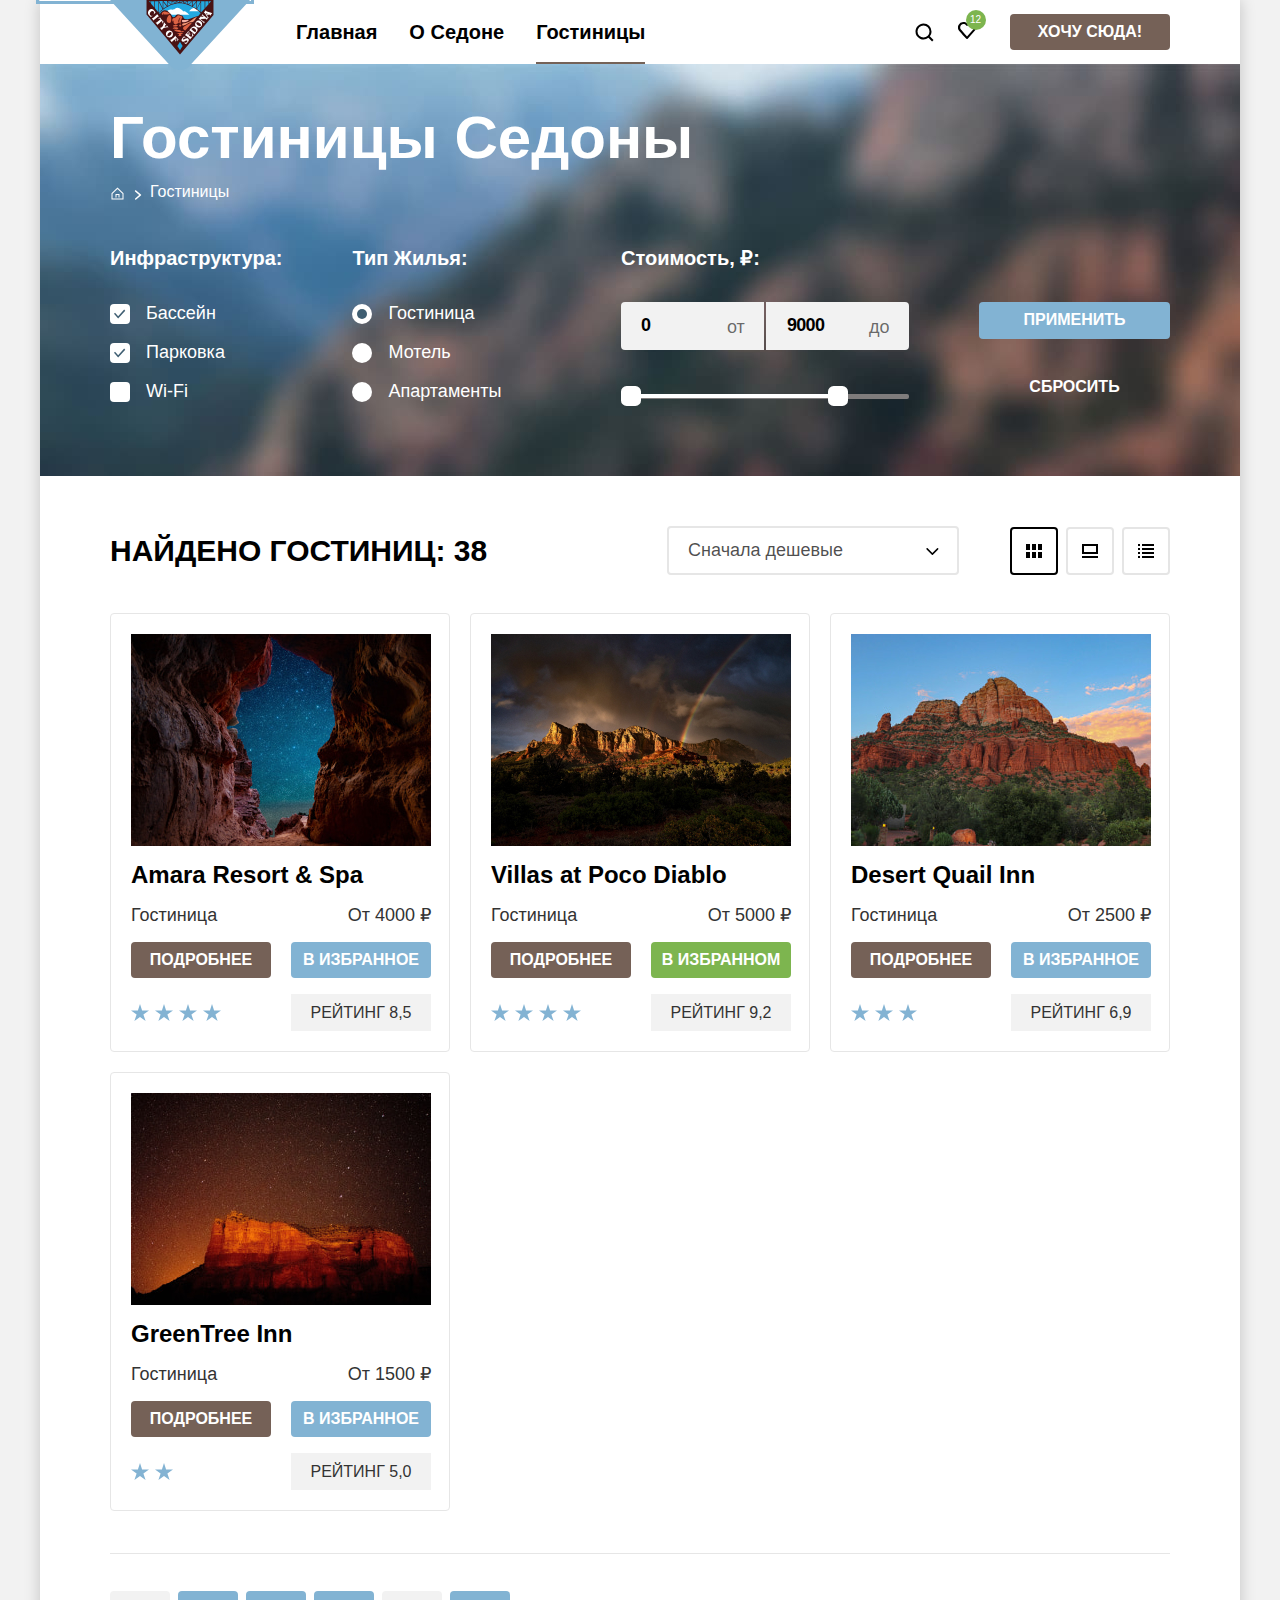
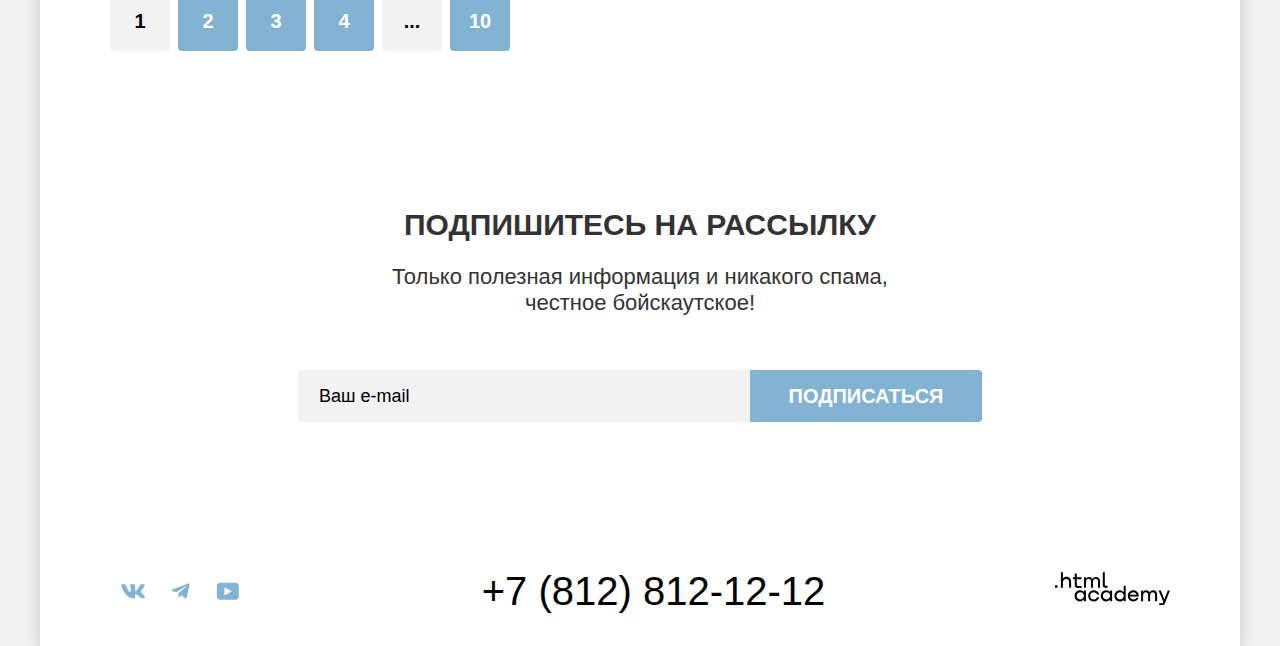
==== commit 268fabb9: "Merge pull request #2 from Ruza777/master" ====
--- a/catalog.html
+++ b/catalog.html
@@ -46,13 +46,12 @@
             </a>
           </li>
         </ul>
-        <div class="navigation-item-last"></div>
         <a class="navigation-link button navigation-button" href="#">Хочу сюда!</a>
       </nav>
     </header>
     <main class="main-inner main" data-test="main">
-      <div class="inner-header-catalog-hotels-background">
-        <section class="inner-header" data-test="filter">
+      <div class="inner-header-catalog-hotels-background" data-test="filter">
+        <section class="inner-header" >
           <h1 class="inner-header-title">Гостиницы Седоны</h1>
           <ul class="breadcrumbs">
             <li class="breadcrumbs-item">
@@ -65,7 +64,7 @@
             </li>
           </ul>
         </section>
-        <section class="catalog-hotels" data-test="catalog">
+        <section class="catalog-hotels">
           <h2 class="visually-hidden">Подбор гостиницы</h2>
           <form class="catalog-filter" action="https://echo.htmlacademy.ru/" method="get">
             <fieldset class="catalog-filter-group infrastructure">
@@ -150,7 +149,7 @@
           </form>
         </section>
       </div>
-      <section class="filtration-result">
+      <section class="filtration-result"  data-test="catalog">
         <div class="filtration-result-header">
           <h2 class="filtration-result-title title">Найдено гостиниц:
             <span class="filtration-result-hotels">38</span>
@@ -211,7 +210,7 @@
             </li>
           </ul>
         </div>
-        <ul class="hotel-list" data-test="catalog">
+        <ul class="hotel-list">
           <li class="hotel-card">
             <a class="card" href="hotel.html"><img src="images/hotels/hotel-amara-resort-spa.jpg" width="300"
                 height="212" alt="гостиница Amara Resort and Spa">
--- a/styles/styles.css
+++ b/styles/styles.css
@@ -69,6 +69,7 @@
 }
 
 
+
 a:focus,
 button:focus,
 input:focus,
@@ -237,7 +238,7 @@
 .inner-header-catalog-hotels-background {
   background-color: #83b3d3;
   background-image: url("../images/backgrounds/hotels-filter.jpg");
-   color: #ffffff;
+  color: #ffffff;
   background-size: cover;
   background-repeat: no-repeat;
   min-height: 412px;
@@ -527,7 +528,8 @@
   align-items: center;
   padding: 0;
   position: relative;
-  grid-template-rows: 64px;
+  /*! grid-template-rows: min64px; */
+  grid-template-rows: minmax(64px, auto);
 }
 
 .navigation-list {
@@ -573,17 +575,23 @@
 }
 
 .navigation-link-search.navigation-link {
-  margin-left: 0;
-  margin-right: 9px;
   position: absolute;
   top: 0;
-  right: 37px;
+  right: 30px;
+  padding: 20px 16px 18px 16px;
+  margin: 0;
 }
 
 .navigation-link-liked {
   position: relative;
   right: -12px;
 }
+
+.navigation-link-liked.navigation-link {
+  padding: 20px 16px 18px 16px;
+  margin: 0;
+}
+
 
 .navigation-link-search > svg {
   margin-top: 3px;
@@ -1016,7 +1024,7 @@
   padding: 20px;
   display: grid;
   grid-template-columns: repeat(2, 140px);
-  grid-template-rows: 212px 28px 21px 36px 37px;
+  grid-template-rows: 211px 28px 21px 36px 37px;
   gap: 16px 20px;
   border: solid #e6e6e6 1px;
   border-radius: 4px;
@@ -1158,6 +1166,10 @@
 .min-price,
 .max-price {
   position: relative;
+}
+
+::placeholder {
+  color: #000000;
 }
 
 .min-price input,
@@ -1173,7 +1185,6 @@
   color: #000000;
   text-align: left;
   padding-right: 40px;
-  padding-left: 18px;
   letter-spacing: -0.7px;
   font-family: "PT Sans", sans-serif;
 }
@@ -1222,9 +1233,11 @@
   border-bottom-left-radius: 4px;
   border: none;
   margin-right: 2px;
+  padding-left: 20px;
 }
 
 .max-price input {
+  padding-left: 21px;
   border-top-right-radius: 4px;
   border-bottom-right-radius: 4px;
   border: none;
@@ -1292,10 +1305,10 @@
 
 .select-sorting {
   width: 100%;
-  padding: 8px 14px;
+  padding: 9px 14px;
   padding-right: 48px;
-  font-size: 17px;
-  line-height: 28px;
+  font-size: 18px;
+  line-height: 21px;
   background-color: #ffffff;
   border: 2px solid #e6e6e6;
   background-image: url("../images/icons/arrow.svg");
@@ -1306,6 +1319,8 @@
   border-radius: 4px;
   cursor: pointer;
   font-family: "PT Sans", sans-serif;
+  font-weight: 400;
+  height: 49px;
 }
 
 .button.apply,
@@ -1343,12 +1358,13 @@
   width: 100%;
   height: 100%;
   background-color: rgba(242, 242, 242, 0.8);
-  display: none;
+  /* display: none; */
 }
 
 .modal {
   position: relative;
-  margin: 50px auto auto;
+  top: 25%;
+  margin: 0 auto;
   background-color: #ffffff;
   width: 717px;
   height: 576px;
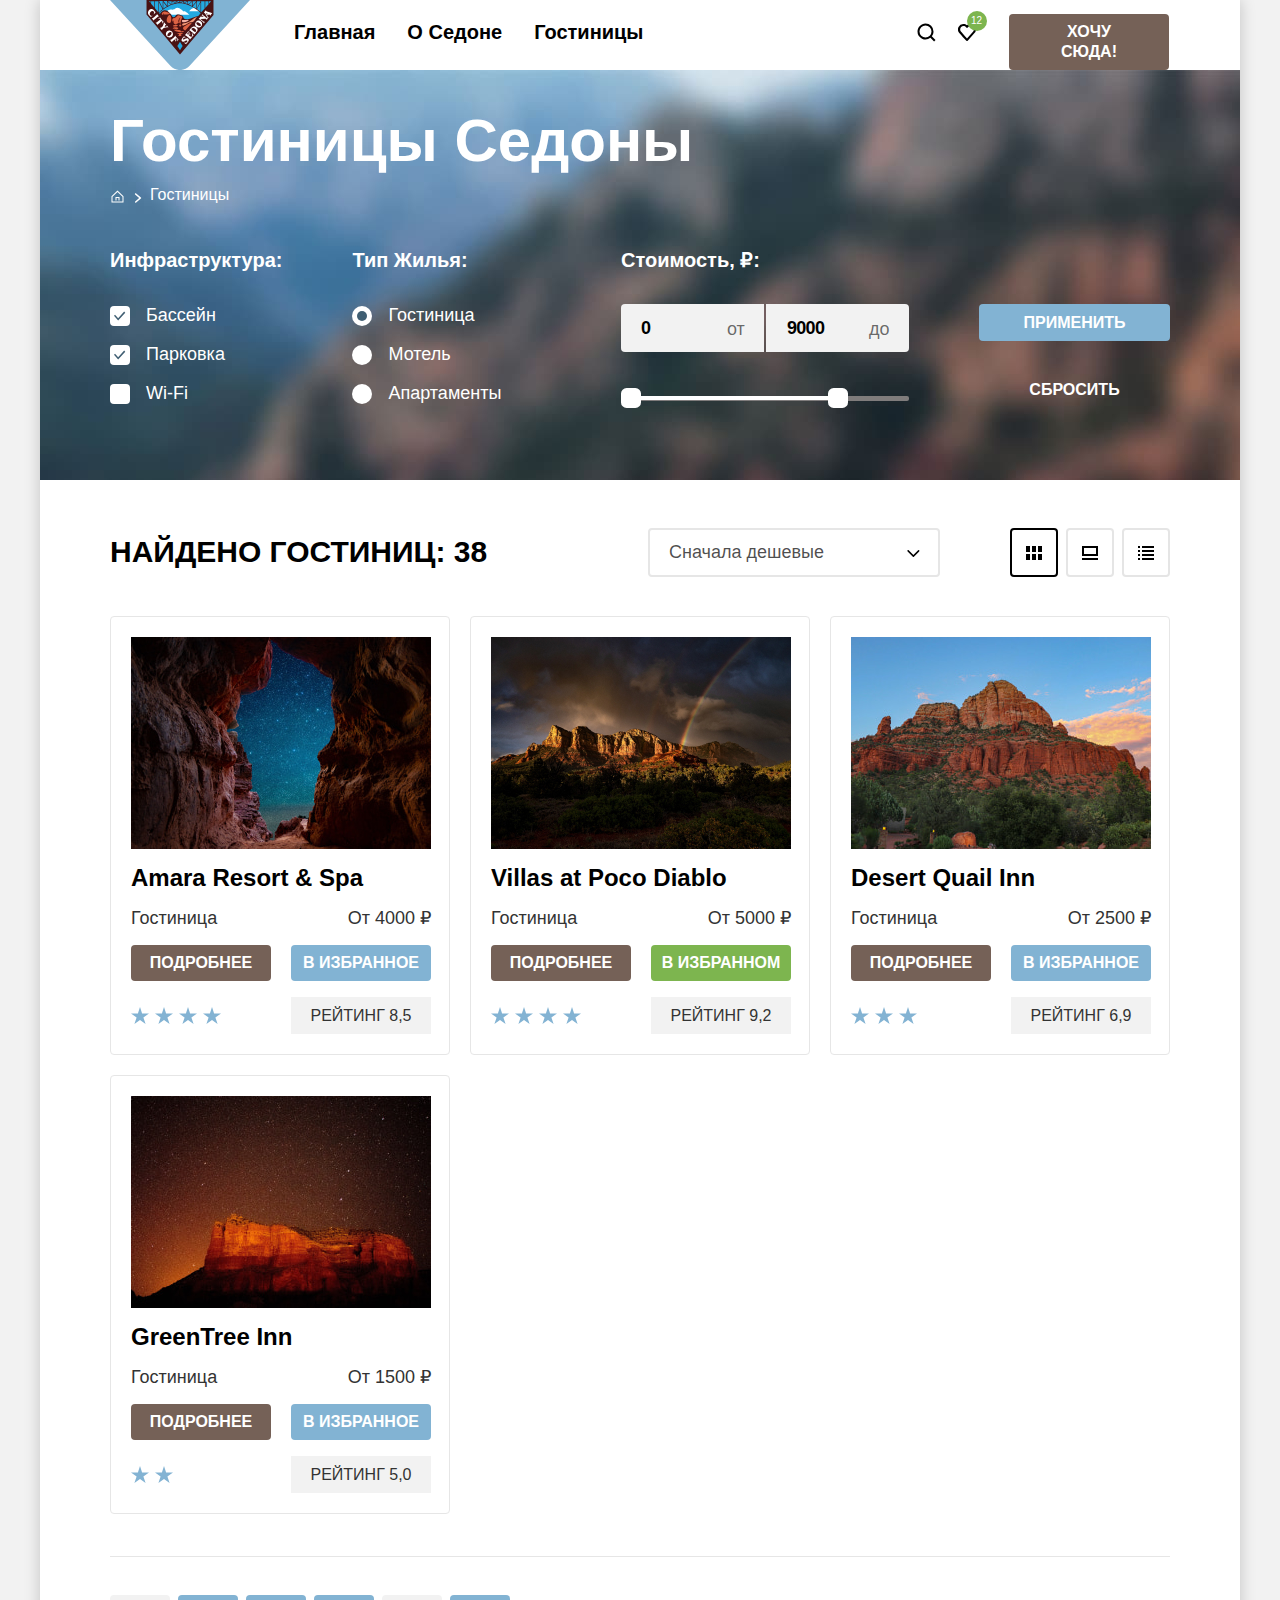
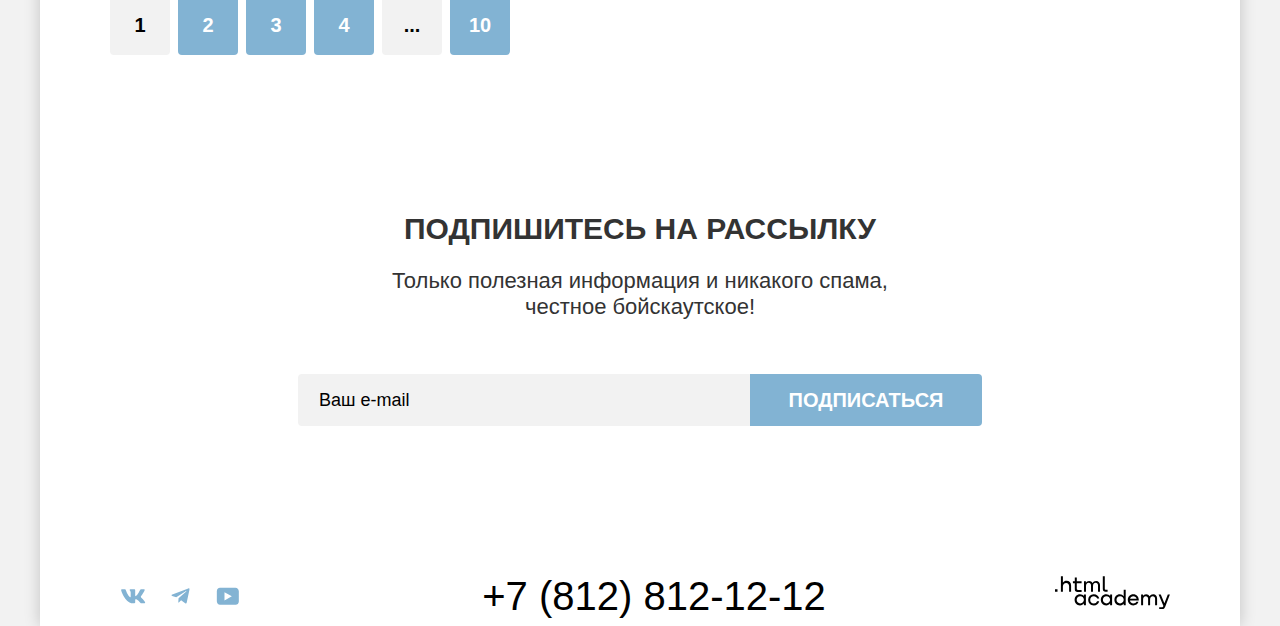
==== commit cc1437db: "Merge pull request #3 from Ruza777/master" ====
--- a/catalog.html
+++ b/catalog.html
@@ -6,6 +6,8 @@
     <meta name="viewport" content="width=device-width, initial-scale=1.0">
     <title>Каталог</title>
     <link rel="stylesheet" href="styles/styles.css">
+    <link rel="icon" href="favicon.ico">
+    <link rel="icon" type="image/png" href="images/favicon.png">
   </head>
 
   <body class="body-inner">
@@ -26,7 +28,7 @@
         </ul>
         <ul class="navigation-user">
           <li class="navigation-item">
-            <a class="navigation-link navigation-link-search link" href="#">
+            <a class="navigation-link navigation-link-search link navigation-icon" href="#">
               <svg class="navigation-icon" aria-hidden="true" focusable="false" width="19" height="19"
                 viewBox="0 0 19 19" fill="none" xmlns="http://www.w3.org/2000/svg">
                 <path
@@ -36,7 +38,7 @@
             </a>
           </li>
           <li class="navigation-item">
-            <a class="navigation-link navigation-link-liked link  " href="#">
+            <a class="navigation-link navigation-link-liked link navigation-icon " href="#">
               <svg class="navigation-icon" aria-hidden="true" focusable="false" width="18" height="17"
                 viewBox="0 0 18 17" fill="none" xmlns="http://www.w3.org/2000/svg">
                 <path
@@ -60,7 +62,7 @@
               </a>
             </li>
             <li class="breadcrumbs-item">
-              <a class="breadcrumbs-link">Гостиницы</a>
+              <a class="breadcrumbs-link current-page">Гостиницы</a>
             </li>
           </ul>
         </section>
@@ -132,10 +134,10 @@
               <div class="range">
                 <div class="range-scale">
                   <div class="range-bar" style="width: 207px; left: 10px;">
-                    <button class="range-toggle toggle-min">
+                    <button class="range-toggle toggle-min" type="button">
                       <span class="visually-hidden">Изменить минимальную цену</span>
                     </button>
-                    <button class="range-toggle toggle-max">
+                    <button class="range-toggle toggle-max" type="button">
                       <span class="visually-hidden">Изменить максимальную цену</span>
                     </button>
                   </div>
@@ -144,7 +146,7 @@
             </fieldset>
             <div class="rental-price-buttons-wrap">
               <button class="button apply" type="submit">Применить</button>
-              <button class="button transparent" type="reset">Сбросить</button>
+              <button class="button transparent rental-price-button-reset" type="reset" >Сбросить</button>
             </div>
           </form>
         </section>
@@ -163,7 +165,7 @@
           </div>
           <ul class="hotels-list-view ">
             <li class="hotels-list-view-item">
-              <a class="link card-grid-toggle active" href="#">
+              <a class="link card-grid-toggle active" href="catalog.html?view=tile">
                 <svg width="16" height="14" viewBox="0 0 16 14" fill="none" xmlns="http://www.w3.org/2000/svg">
                   <g clip-path="url(#a)" fill="#000">
                     <path d="M4 0H0v6h4V0ZM16 0h-4v6h4V0ZM10 0H6v6h4V0ZM4 8H0v6h4V8ZM16 8h-4v6h4V8ZM10 8H6v6h4V8Z" />
@@ -178,7 +180,7 @@
               </a>
             </li>
             <li class="hotels-list-view-item">
-              <a class="link card-grid-toggle" href="#">
+              <a class="link card-grid-toggle" href="catalog.html?view=card">
                 <svg width="16" height="14" fill="none" xmlns="http://www.w3.org/2000/svg">
                   <g clip-path="url(#a)" fill="#000">
                     <path d="M16 12H0v2h16v-2ZM14 2v6H2V2h12Zm2-2H0v10h16V0Z" />
@@ -193,7 +195,7 @@
               </a>
             </li>
             <li class="hotels-list-view-item">
-              <a class="link card-grid-toggle" href="#">
+              <a class="link card-grid-toggle" href="catalog.html?view=list">
                 <svg width="16" height="14" viewBox="0 0 16 14" fill="none" xmlns="http://www.w3.org/2000/svg">
                   <g clip-path="url(#a)" fill="#000">
                     <path
@@ -221,7 +223,7 @@
             <span class="card-text describing-text">Гостиница</span>
             <span class="hotel-card-price">От 4000 ₽</span>
             <a class="hotel-card-about-button button" href="#">Подробнее</a>
-            <button class="hotel-card-select-button button">В избранное</button>
+            <button class="hotel-card-select-button button" type="button">В избранное</button>
             <span class="rating-stars">
               <span class="stars"></span>
               <span class="stars-background stars-background-4"></span>
@@ -237,8 +239,8 @@
             </a>
             <span class="card-text describing-text">Гостиница</span>
             <span class="hotel-card-price">От 5000 ₽</span>
-            <a class="hotel-card-about-button button" href="#">Подробнее</a>
-            <button class="button hotel-card-select-button liked">В избранном</button>
+            <a class="hotel-card-about-button button" href="#" >Подробнее</a>
+            <button class="button hotel-card-select-button liked" type="button" >В избранном</button>
             <span class="rating-stars ">
               <span class="stars"></span>
               <span class="stars-background stars-background-4"></span>
@@ -255,7 +257,7 @@
             <span class="card-text describing-text">Гостиница</span>
             <span class="hotel-card-price">От 2500 ₽</span>
             <a class="hotel-card-about-button button" href="#">Подробнее</a>
-            <button class="hotel-card-select-button button">В избранное</button>
+            <button class="hotel-card-select-button button" type="button">В избранное</button>
             <span class="rating-stars ">
               <span class="stars"></span>
               <span class="stars-background stars-background-3"></span>
@@ -271,7 +273,7 @@
             <span class="card-text describing-text">Гостиница</span>
             <span class="hotel-card-price">От 1500 ₽</span>
             <a class="hotel-card-about-button button" href="#">Подробнее</a>
-            <button class="hotel-card-select-button button ">В избранное</button>
+            <button class="hotel-card-select-button button" type="button">В избранное</button>
             <span class="rating-stars">
               <span class="stars"></span>
               <span class="stars-background stars-background-2"></span>
@@ -282,7 +284,7 @@
         <div class="line-under-pagination"></div>
         <ul class="pagination">
           <li class="pagination-item">
-            <a class="pagination-link link pagination-current">1</a>
+            <a class="pagination-link link pagination-current" >1</a>
           </li>
           <li class="pagination-item">
             <a class="pagination-link link" href="#">2</a>
@@ -337,7 +339,7 @@
         <h2 class="visually-hidden">Телефон для связи</h2>
         <a class="footer-contacts-phone link" href="tel:+78128121212">+7 (812) 812-12-12</a>
       </section>
-      <section class="about-text">
+      <section class="about-text copyright">
         <h2 class="visually-hidden">Разработчик сайта</h2>
         <a class="footer-link" href="https://htmlacademy.ru/intensive/htmlcss">
           <svg viewBox="0 0 115 33" fill="none" width="115" height="33" xmlns="http://www.w3.org/2000/svg">
--- a/styles/styles.css
+++ b/styles/styles.css
@@ -43,7 +43,7 @@
   display: flex;
   flex-direction: column;
   min-height: 100%;
-  box-shadow: 0 0 15px 0 #00000033;
+  box-shadow: 0 0 15px 0 rgba(0, 0, 0, 0.2);
 }
 
 .main {
@@ -61,20 +61,6 @@
   font-weight: 700;
   font-size: 20px;
   line-height: 24px;
-}
-
-
-:focus {
-  outline: none;
-}
-
-
-
-a:focus,
-button:focus,
-input:focus,
-textarea:focus {
-  outline: 3px solid #82b3d3;
 }
 
 .main-background {
@@ -84,7 +70,7 @@
   background-size: 100% auto, cover;
   background-position: center bottom, center;
   background-repeat: no-repeat;
-  padding-top: 51px;
+  padding-top: 49px;
   padding-bottom: 82px;
 }
 
@@ -164,29 +150,46 @@
   margin-bottom: 30px;
 }
 
-.advantages-subtitle-icon {
+.services-subtitle {
+  position: relative;
+  padding-top: 102px;
+}
+
+.services-subtitle::before {
+  position: absolute;
+  content: "";
+  top: 27%;
+  left: 50%;
+  transform: translate(-50%, -50%);
   width: 75px;
   height: 75px;
-  margin-bottom: 27px;
-}
-
-.house {
+}
+
+.services-subtitle.house::before {
   background-image: url("../images/icons/house.svg");
-  fill: #83b3d3;
   background-repeat: no-repeat;
   background-position: center;
 }
 
-.eat {
+.services-subtitle.eat::before {
   background-image: url("../images/icons/burger.svg");
   background-repeat: no-repeat;
   background-position: center;
 }
 
-.souvenir {
+.services-subtitle.souvenir::before {
   background-image: url("../images/icons/souvenir.svg");
   background-repeat: no-repeat;
   background-position: center;
+}
+
+
+.footer-social {
+  display: flex;
+  justify-content: flex-start;
+  flex-wrap: wrap;
+  min-width: 144px;
+  padding-left: 70px;
 }
 
 .footer-social-item {
@@ -225,6 +228,19 @@
   font-weight: 400;
   line-height: 40px;
   color: #000000;
+  text-align: center;
+  display: inline-block;
+  margin-left: 28px;
+}
+
+.copyright {
+  display: flex;
+  flex-wrap: wrap;
+  justify-content: flex-end;
+  align-items: center;
+  min-width: 150px;
+  gap: 32px;
+  padding-right: 70px;
 }
 
 .inner-header-title {
@@ -236,17 +252,17 @@
 }
 
 .inner-header-catalog-hotels-background {
-  background-color: #83b3d3;
+  background-color: #3f5e72;
   background-image: url("../images/backgrounds/hotels-filter.jpg");
   color: #ffffff;
   background-size: cover;
   background-repeat: no-repeat;
-  min-height: 412px;
+  min-height: 408px;
   display: flex;
   flex-direction: column;
   justify-content: space-around;
   align-items: start;
-  padding: 35px 70px 40px 70px;
+  padding: 32px 70px 42px 70px;
 }
 
 .breadcrumbs {
@@ -269,6 +285,7 @@
   line-height: 21px;
   text-align: left;
   padding-left: 14px;
+  color: #ffffff;
 }
 
 .breadcrumbs-home {
@@ -282,12 +299,22 @@
   top: 10px;
 }
 
-.breadcrumbs-home:hover {
-  opacity: 0.5;
+
+.breadcrumbs-link:hover {
+  opacity: 0.6;
+}
+
+.breadcrumbs-link:focus {
+  color: #ffffff;
 }
 
 .breadcrumbs-link:active {
-  opacity: 0.5;
+  opacity: 0.3;
+}
+
+.breadcrumbs-link.current-page {
+  color: #ffffff;
+  pointer-events: none;
 }
 
 .breadcrumbs-item::after {
@@ -307,6 +334,7 @@
 }
 
 .catalog-filter-item:hover + .control-input:not(:disabled) {
+  background-color: #5d8dac;
   opacity: 0.3;
 }
 
@@ -432,12 +460,13 @@
 .dots {
   color: #000000;
   background-color: #f2f2f2;
+  pointer-events: none;
 }
 
 .button {
   display: inline-block;
   width: 160px;
-  height: 36px;
+  min-height: 36px;
   color: #ffffff;
   font-family: "PT Sans", sans-serif;
   font-size: 16px;
@@ -461,11 +490,10 @@
   line-height: 36px;
   margin-bottom: 0;
   margin-top: 54px;
-  height: 52px;
+  min-height: 52px;
   width: 376px;
-  padding: 0 50px;
-}
-
+  padding: 8px 50px;
+}
 
 .hotel-card-about-button {
   background-color: #756157;
@@ -521,25 +549,24 @@
 
 .navigation {
   display: grid;
-  grid-template-columns: 210px 460px 1fr 230px;
-  gap: 30px;
-  width: 1200px;
+  grid-template-columns: 168px 481px 250px 1fr;
+  width: 1060px;
   margin: 0 auto;
+  align-items: start;
+  padding: 0;
+  position: relative;
+  grid-template-rows: minmax(64px, auto);
+  grid-auto-flow: row;
+}
+
+.navigation-list {
+  display: flex;
+  flex-wrap: wrap;
+  justify-content: flex-start;
+  list-style: none;
+  margin: 0;
+  padding: 0;
   align-items: center;
-  padding: 0;
-  position: relative;
-  /*! grid-template-rows: min64px; */
-  grid-template-rows: minmax(64px, auto);
-}
-
-.navigation-list {
-  display: flex;
-  flex-wrap: wrap;
-  justify-content: start;
-  list-style: none;
-  margin: 0;
-  padding: 0;
-  align-self: self-start;
 }
 
 .navigation-user {
@@ -552,91 +579,57 @@
   padding: 0;
   min-height: inherit;
   flex-direction: row;
-  align-self: self-start;
-  position: relative;
 }
 
 .logo {
-  margin-bottom: 23px;
-  position: absolute;
-  z-index: 10;
-  /*! top: 1px; */
-  left: 70px;
+  /*! margin-bottom: 21px; */
+  position: absolute;
+  z-index: 100;
+  /*! top: 0px; */
 }
 
 .link-logo {
   align-self: start;
-}
-
-.navigation-item {
+  grid-area: 1/1/1/2;
+}
+
+.navigation-item .navigation-link {
   display: inline-block;
-  min-height: 64px;
-  align-content: center;
-}
-
-.navigation-link-search.navigation-link {
-  position: absolute;
-  top: 0;
-  right: 30px;
-  padding: 20px 16px 18px 16px;
-  margin: 0;
-}
-
+}
+
+.navigation-link-search.navigation-link,
 .navigation-link-liked {
+  padding: inherit;
+}
+
+.navigation-link-search {
+  margin-top: 3px;
+}
+
+.navigation-user .navigation-item {
+  flex-basis: 37px;
+  padding: 10px 6px 10px 5px;
+}
+
+.navigation-link-liked.navigation-link {
   position: relative;
-  right: -12px;
-}
-
-.navigation-link-liked.navigation-link {
-  padding: 20px 16px 18px 16px;
-  margin: 0;
-}
-
-
-.navigation-link-search > svg {
-  margin-top: 3px;
+}
+
+.navigation-user li:last-child {
+  margin-right: 21px;
 }
 
 .navigation > .navigation-button {
-  position: absolute;
-  right: 70px;
-  padding-bottom: 12px;
-  padding-top: 14px;
-}
-
-.navigation-item-last {
-  grid-area: 1/4/2/5;
-  width: 148px;
-}
-
-.navigation-list > .navigation-item:first-child {
-  order: -200;
-}
-
-.navigation-list > .navigation-item:nth-child(2) {
-  order: -150;
-}
-
-.navigation-list > .navigation-item:nth-child(3) {
-  order: -100;
-}
-
-.navigation-user > *:last-child {
-  order: -100;
-}
-
-.navigation-user > *:nth-last-child(2) {
-  order: -150;
-}
-
-.navigation-user > *.navigation-item {
-  order: -160;
-}
-
+  grid-row: 1;
+  grid-column: 4;
+  align-self: start;
+  margin: 14px auto auto 0;
+  padding: 8px 30px;
+}
 
 .navigation-link-liked::before {
   position: absolute;
-  bottom: 32px;
+  bottom: 25px;
   left: 47%;
   width: 20px;
   height: 20px;
@@ -652,41 +645,64 @@
   align-items: center;
 }
 
-.navigation-link {
-  padding: 20px 0;
+.navigation-list .navigation-item {
+  padding: 20px 0 18px 0;
+  display: inline-block;
+  border-bottom: 3px solid transparent;
   margin: 0 16px;
-  min-height: 20px;
-  display: inline-block;
-  border-bottom: 2px solid transparent;
-  padding-bottom: 18px;
 }
 
 img.logo:hover,
 img.logo:focus {
+  outline: none;
+  border: none;
+  -moz-outline-style: none;
   opacity: 0.7;
   transition: opacity 0.3s;
 }
 
 img.logo:active {
+  outline: none;
+  border: none;
+  -moz-outline-style: none;
   opacity: 0.5;
   transition: opacity 0.3s;
 }
 
+img.logo::-moz-focus-inner {
+  border: 0;
+}
+
+img.logo {
+  text-decoration: none;
+  /* Убирает подчеркивание */
+  outline: none;
+  /* Убирает обводку */
+  border: none;
+  /* Убирает границу */
+  pointer-events: auto;
+  /* Делает элемент активным для взаимодействия */
+}
+
 .navigation-link:not(.button):focus,
-.navigation-link:not(.button):hover {
-  outline: none;
+.navigation-link:not(.button):hover,
+.navigation-link:not(.navigation-link):hover,
+.navigation-link:not(.navigation-link):focus {
   color: #756157;
 }
 
-.navigation-link-search:focus path,
-.navigation-icon:hover path,
-.navigation-link-liked:focus path,
-.navigation-link-liked:hover path {
+.navigation-icon:focus path,
+.navigation-icon:hover path {
   fill: #756157;
 }
 
+.navigation-list .navigation-item:focus,
+.navigation-list .navigation-item:hover {
+  border-bottom-color: #756157;
+}
+
 .navigation-link:not(.button):active {
-  border-bottom-color: #756257;
+  border-bottom: #756257;
 }
 
 .body-inner .navigation-link-index {
@@ -701,40 +717,9 @@
   cursor: default;
 }
 
-.navigation-link-index {
-  border-bottom-color: #756257;
-  pointer-events: none;
-  cursor: default;
-}
-
 .navigation-button {
   background-color: #756157;
   margin-right: 0;
-}
-
-.button:hover,
-.pagination-link:hover {
-  opacity: 0.7;
-  transition: opacity 0.3s;
-}
-
-.button:focus,
-.pagination-link:focus {
-  opacity: 0.7;
-  transition: opacity 0.3s;
-}
-
-.button:active,
-.pagination-link:active {
-  opacity: 0.5;
-  transition: opacity 0.3s;
-}
-
-.button:disabled,
-.pagination-link:disabled {
-  background-color: #e5e5e5;
-  pointer-events: none;
-  cursor: default;
 }
 
 link.disabled {
@@ -862,7 +847,7 @@
 .services-item {
   display: flex;
   flex-direction: column;
-  justify-content: center;
+  justify-content: start;
   align-items: center;
   width: 400px;
   min-height: 385px;
@@ -905,7 +890,7 @@
 }
 
 .index-newsletter {
-  background-color: #82b3d3;
+  background-color: #3f5e72;
   background-image: url("../images/backgrounds/for-newsletter.jpg");
   background-size: cover;
   background-repeat: no-repeat;
@@ -920,13 +905,14 @@
 }
 
 .page-footer {
+  display: grid;
+  grid-template-columns: 382px 436px 382px;
   width: 1200px;
-  padding: 45px 70px 35px;
-  margin: 0 auto;
-  display: flex;
+  align-items: start;
+  grid-template-rows: minmax(50px, auto);
+  grid-auto-flow: row;
+  padding-top: 46px;
   justify-content: space-between;
-  align-items: center;
-  flex-wrap: wrap;
 }
 
 .footer-social-list {
@@ -937,7 +923,7 @@
   min-height: 40px;
   padding: 0;
   margin: 0;
-  max-width: 240px;
+  max-width: 145px;
   flex-wrap: wrap;
 }
 
@@ -957,6 +943,13 @@
   transition: opacity 0.3s;
 }
 
+.footer-contacts {
+  display: flex;
+  flex-wrap: wrap;
+  justify-content: center;
+}
+
+
 .catalog-hotels {
   width: 1060px;
   min-height: 160px;
@@ -975,21 +968,28 @@
 }
 
 .filtration-result-header {
+  display: grid;
+  grid-template-columns: 538px 292px 230px;
   width: 1060px;
-  height: 49px;
-  display: flex;
-  justify-content: space-between;
   margin: 0 auto;
-  align-items: center;
+  align-items: start;
+  padding: 0;
+  grid-template-rows: minmax(49px, auto);
+  grid-auto-flow: row;
 }
 
 .hotels-list-view {
   display: flex;
   list-style: none;
   padding: 0;
-  justify-content: space-between;
+  justify-content: flex-end;
   min-width: 160px;
   flex-wrap: wrap;
+  gap: 8px;
+  align-items: start;
+  flex-direction: row;
+  min-height: 49px;
+  margin: 0;
 }
 
 
@@ -998,12 +998,13 @@
   display: flex;
   flex-direction: column;
   justify-content: space-between;
-  padding: 50px 70px 60px;
+  padding: 48px 70px 60px;
 }
 
 .filtration-result-title {
   margin: 0;
   padding: 0;
+  padding-top: 6px;
 }
 
 .card-grid-toggle {
@@ -1011,7 +1012,7 @@
   align-items: center;
   justify-content: center;
   width: 48px;
-  height: 48px;
+  height: 49px;
   border: solid #e5e5e5 2px;
   border-radius: 4px;
 }
@@ -1024,10 +1025,10 @@
   padding: 20px;
   display: grid;
   grid-template-columns: repeat(2, 140px);
-  grid-template-rows: 211px 28px 21px 36px 37px;
   gap: 16px 20px;
   border: solid #e6e6e6 1px;
   border-radius: 4px;
+  grid-template-rows: 211px minmax(28px, auto) 21px 36px 37px;
 }
 
 .hotel-card .card,
@@ -1098,7 +1099,6 @@
   min-height: 157px;
 }
 
-/* Control */
 .control {
   position: relative;
   display: block;
@@ -1272,16 +1272,19 @@
 
 .range-toggle:hover {
   background-color: #ffffff;
+  box-shadow: 0 4px 10px 0 rgba(0, 0, 0, 0.25);
 }
 
 .range-toggle:focus {
   outline: none;
   outline: 3px solid #83b3d3;
+  box-shadow: 0 7px 15px 0 rgba(0, 0, 0, 0.4);
 }
 
 .range-toggle:active {
   outline: none;
   outline: 2px solid #83b3d3;
+  box-shadow: 0 7px 15px 0 rgba(0, 0, 0, 0.4);
 }
 
 .toggle-min {
@@ -1350,6 +1353,36 @@
   align-items: center;
 }
 
+.button:hover,
+.pagination-link:hover {
+  opacity: 0.7;
+  transition: opacity 0.3s;
+}
+
+.button:focus,
+.pagination-link:focus {
+  color: rgba(255, 255, 255, 0.3);
+}
+
+.button:active,
+.pagination-link:active {
+  opacity: 0.5;
+  transition: opacity 0.3s;
+}
+
+.button:disabled,
+.pagination-link:disabled {
+  background-color: #e5e5e5;
+  color: rgba (255, 255, 255, 0.3);
+  pointer-events: none;
+  cursor: default;
+}
+
+.button.rental-price-button-reset:disabled {
+  background-color: transparent;
+  opacity: 0.4;
+}
+
 .modal-container {
   position: fixed;
   z-index: 100;
@@ -1358,7 +1391,6 @@
   width: 100%;
   height: 100%;
   background-color: rgba(242, 242, 242, 0.8);
-  /* display: none; */
 }
 
 .modal {
@@ -1453,12 +1485,19 @@
   padding-right: 130px;
 }
 
-input[type="number"] {
+input.min-price,
+input.max-price {
   -moz-appearance: textfield;
 }
 
-input[type="number"]::-webkit-outer-spin-button,
-input[type="number"]::-webkit-inner-spin-button {
+input.max-price::-webkit-outer-spin-button,
+input.max-price::-webkit-inner-spin-button {
+  -webkit-appearance: none;
+  margin: 0;
+}
+
+input.min-price::-webkit-outer-spin-button,
+input.min-price::-webkit-inner-spin-button {
   -webkit-appearance: none;
   margin: 0;
 }
@@ -1669,3 +1708,10 @@
   border: transparent;
   border-color: rgba(131, 179, 211, 0.2);
 }
+
+
+a.navigation-link-index {
+  border-bottom-color: #756257;
+  pointer-events: none;
+  cursor: default;
+}
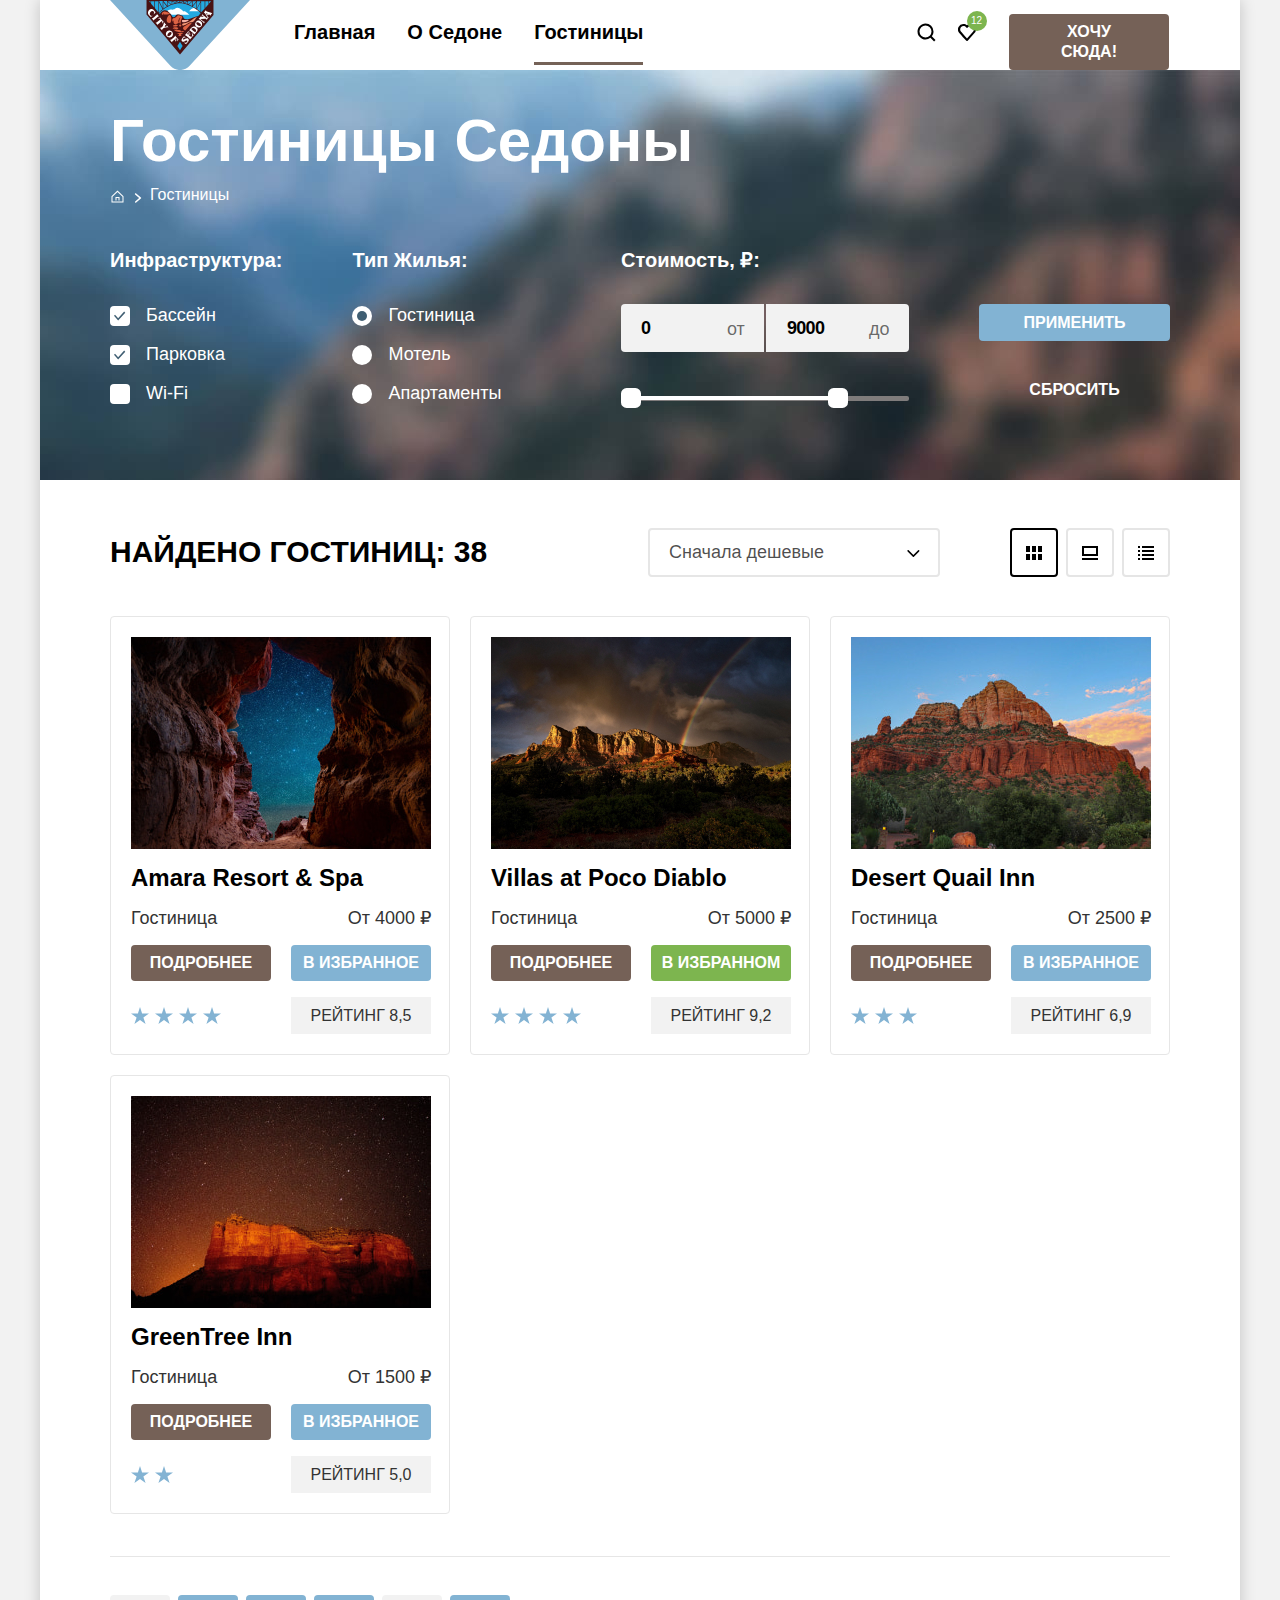
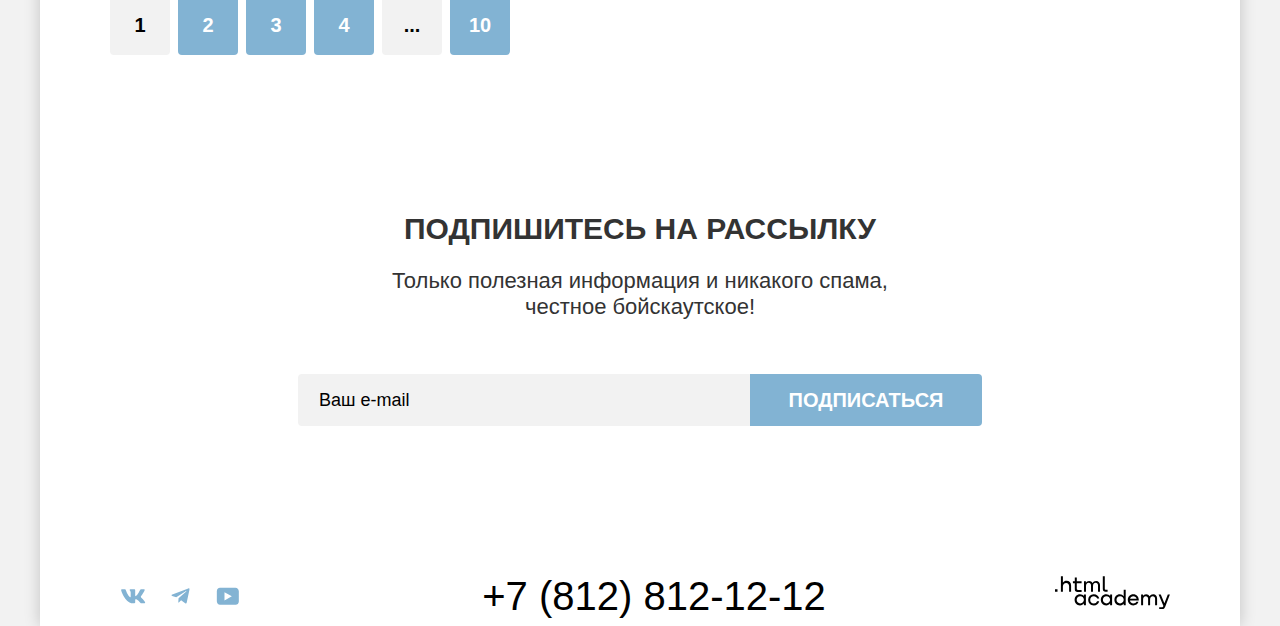
==== commit a39f3d2b: "Доработала некоторые правки  ( ссылку на логотип, тени, input number)" ====
--- a/catalog.html
+++ b/catalog.html
@@ -22,7 +22,7 @@
           <li class="navigation-item">
             <a class="navigation-link navigation-link-about link" href=#>О Седоне</a>
           </li>
-          <li class="navigation-item">
+          <li class="navigation-item navigation-link-hotels">
             <a class="navigation-link navigation-link-hotels link" href="catalog.html">Гостиницы</a>
           </li>
         </ul>
--- a/styles/styles.css
+++ b/styles/styles.css
@@ -582,15 +582,16 @@
 }
 
 .logo {
-  /*! margin-bottom: 21px; */
   position: absolute;
   z-index: 100;
-  /*! top: 0px; */
 }
 
 .link-logo {
   align-self: start;
   grid-area: 1/1/1/2;
+  width: 138px;
+  height: 64px;
+  outline: none;
 }
 
 .navigation-item .navigation-link {
@@ -673,17 +674,6 @@
   border: 0;
 }
 
-img.logo {
-  text-decoration: none;
-  /* Убирает подчеркивание */
-  outline: none;
-  /* Убирает обводку */
-  border: none;
-  /* Убирает границу */
-  pointer-events: auto;
-  /* Делает элемент активным для взаимодействия */
-}
-
 .navigation-link:not(.button):focus,
 .navigation-link:not(.button):hover,
 .navigation-link:not(.navigation-link):hover,
@@ -705,13 +695,8 @@
   border-bottom: #756257;
 }
 
-.body-inner .navigation-link-index {
-  border-bottom-color: transparent;
-  pointer-events: all;
-  cursor: pointer;
-}
-
-.body-inner .navigation-link-hotels {
+.body-inner .navigation-link-hotels,
+.body-index .navigation-link-index {
   border-bottom-color: #756257;
   pointer-events: none;
   cursor: default;
@@ -949,7 +934,6 @@
   justify-content: center;
 }
 
-
 .catalog-hotels {
   width: 1060px;
   min-height: 160px;
@@ -992,7 +976,6 @@
   margin: 0;
 }
 
-
 .filtration-result {
   min-height: 1235px;
   display: flex;
@@ -1016,7 +999,6 @@
   border: solid #e5e5e5 2px;
   border-radius: 4px;
 }
-
 
 .hotel-card {
   min-height: 438px;
@@ -1145,6 +1127,11 @@
   content: "";
 }
 
+.control-input:focus + .control-mark,
+.control-input:hover + .control-mark {
+  filter: brightness(0.8);
+}
+
 .choice-rental-price {
   display: flex;
   flex-direction: column;
@@ -1278,13 +1265,17 @@
 .range-toggle:focus {
   outline: none;
   outline: 3px solid #83b3d3;
-  box-shadow: 0 7px 15px 0 rgba(0, 0, 0, 0.4);
+  box-shadow: 0 7px 15px 5px #00000066;
+
+
 }
 
 .range-toggle:active {
   outline: none;
   outline: 2px solid #83b3d3;
-  box-shadow: 0 7px 15px 0 rgba(0, 0, 0, 0.4);
+  box-shadow: 0 7px 15px 5px #00000066;
+
+
 }
 
 .toggle-min {
@@ -1395,7 +1386,7 @@
 
 .modal {
   position: relative;
-  top: 25%;
+  top: 15%;
   margin: 0 auto;
   background-color: #ffffff;
   width: 717px;
@@ -1418,7 +1409,6 @@
   background-color: #f2f2f2;
   z-index: 200;
 }
-
 
 .field-group {
   min-height: 48px;
@@ -1457,7 +1447,6 @@
   filter: brightness(0.9);
 }
 
-
 .reservation-start-label::after,
 .reservation-end-label::after {
   position: absolute;
@@ -1486,18 +1475,20 @@
 }
 
 input.min-price,
-input.max-price {
+input.max-price,
+input.quantity-adults,
+input.quantity-children {
   -moz-appearance: textfield;
 }
 
 input.max-price::-webkit-outer-spin-button,
-input.max-price::-webkit-inner-spin-button {
-  -webkit-appearance: none;
-  margin: 0;
-}
-
+input.max-price::-webkit-inner-spin-button,
 input.min-price::-webkit-outer-spin-button,
-input.min-price::-webkit-inner-spin-button {
+input.min-price::-webkit-inner-spin-button,
+input.quantity-adults::-webkit-inner-spin-button,
+input.quantity-adults::-webkit-outer-spin-button,
+input.quantity-children::-webkit-inner-spin-button,
+input.quantity-children::-webkit-outer-spin-button, {
   -webkit-appearance: none;
   margin: 0;
 }
@@ -1511,13 +1502,11 @@
 }
 
 .reservation-form-children input {
-
   width: 110px;
   padding: 0 10px;
   text-align: center;
   border-radius: 4px;
 }
-
 
 .reservation-form {
   width: 577px;
@@ -1569,7 +1558,6 @@
 .reservation-form-children + div {
   grid-area: 6/ 1/ 7/ 6;
 }
-
 
 .reservation-submit {
   grid-area: 7 / 1 / 8 / 6;
@@ -1708,10 +1696,3 @@
   border: transparent;
   border-color: rgba(131, 179, 211, 0.2);
 }
-
-
-a.navigation-link-index {
-  border-bottom-color: #756257;
-  pointer-events: none;
-  cursor: default;
-}
